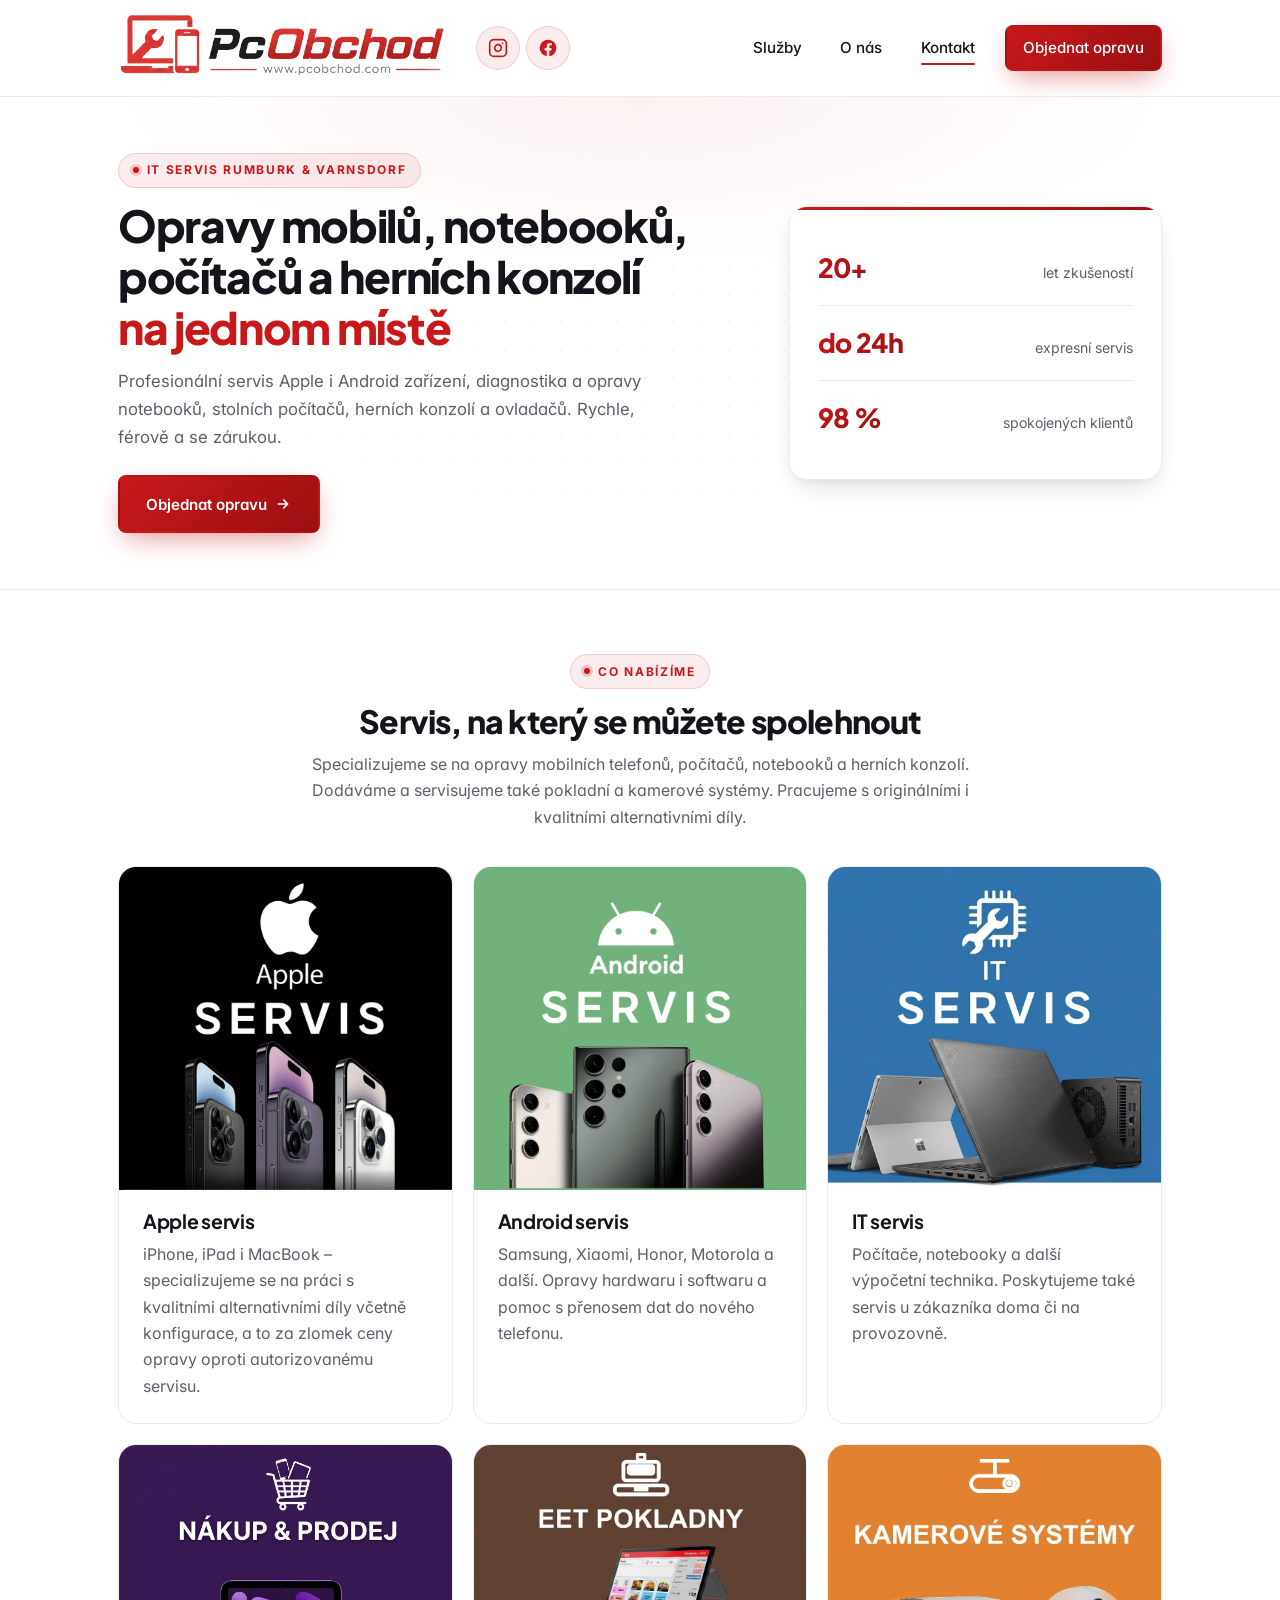
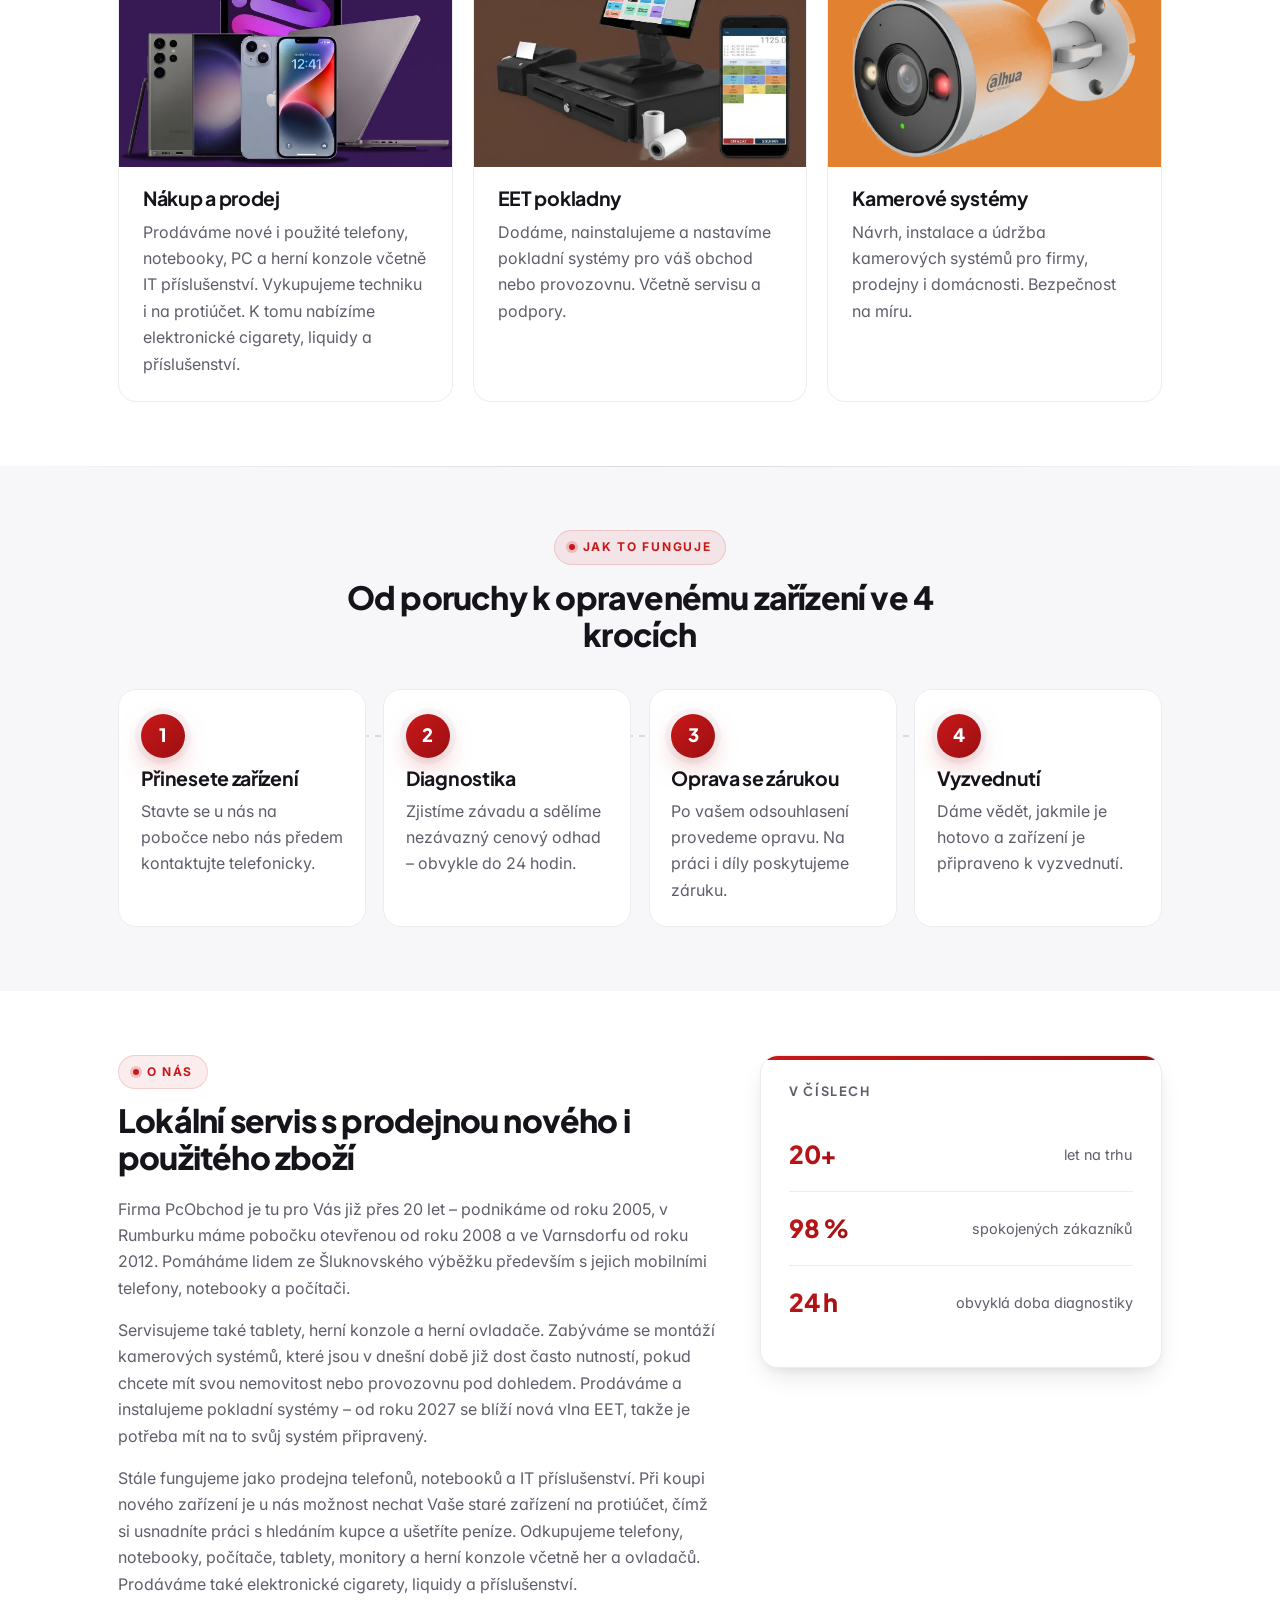
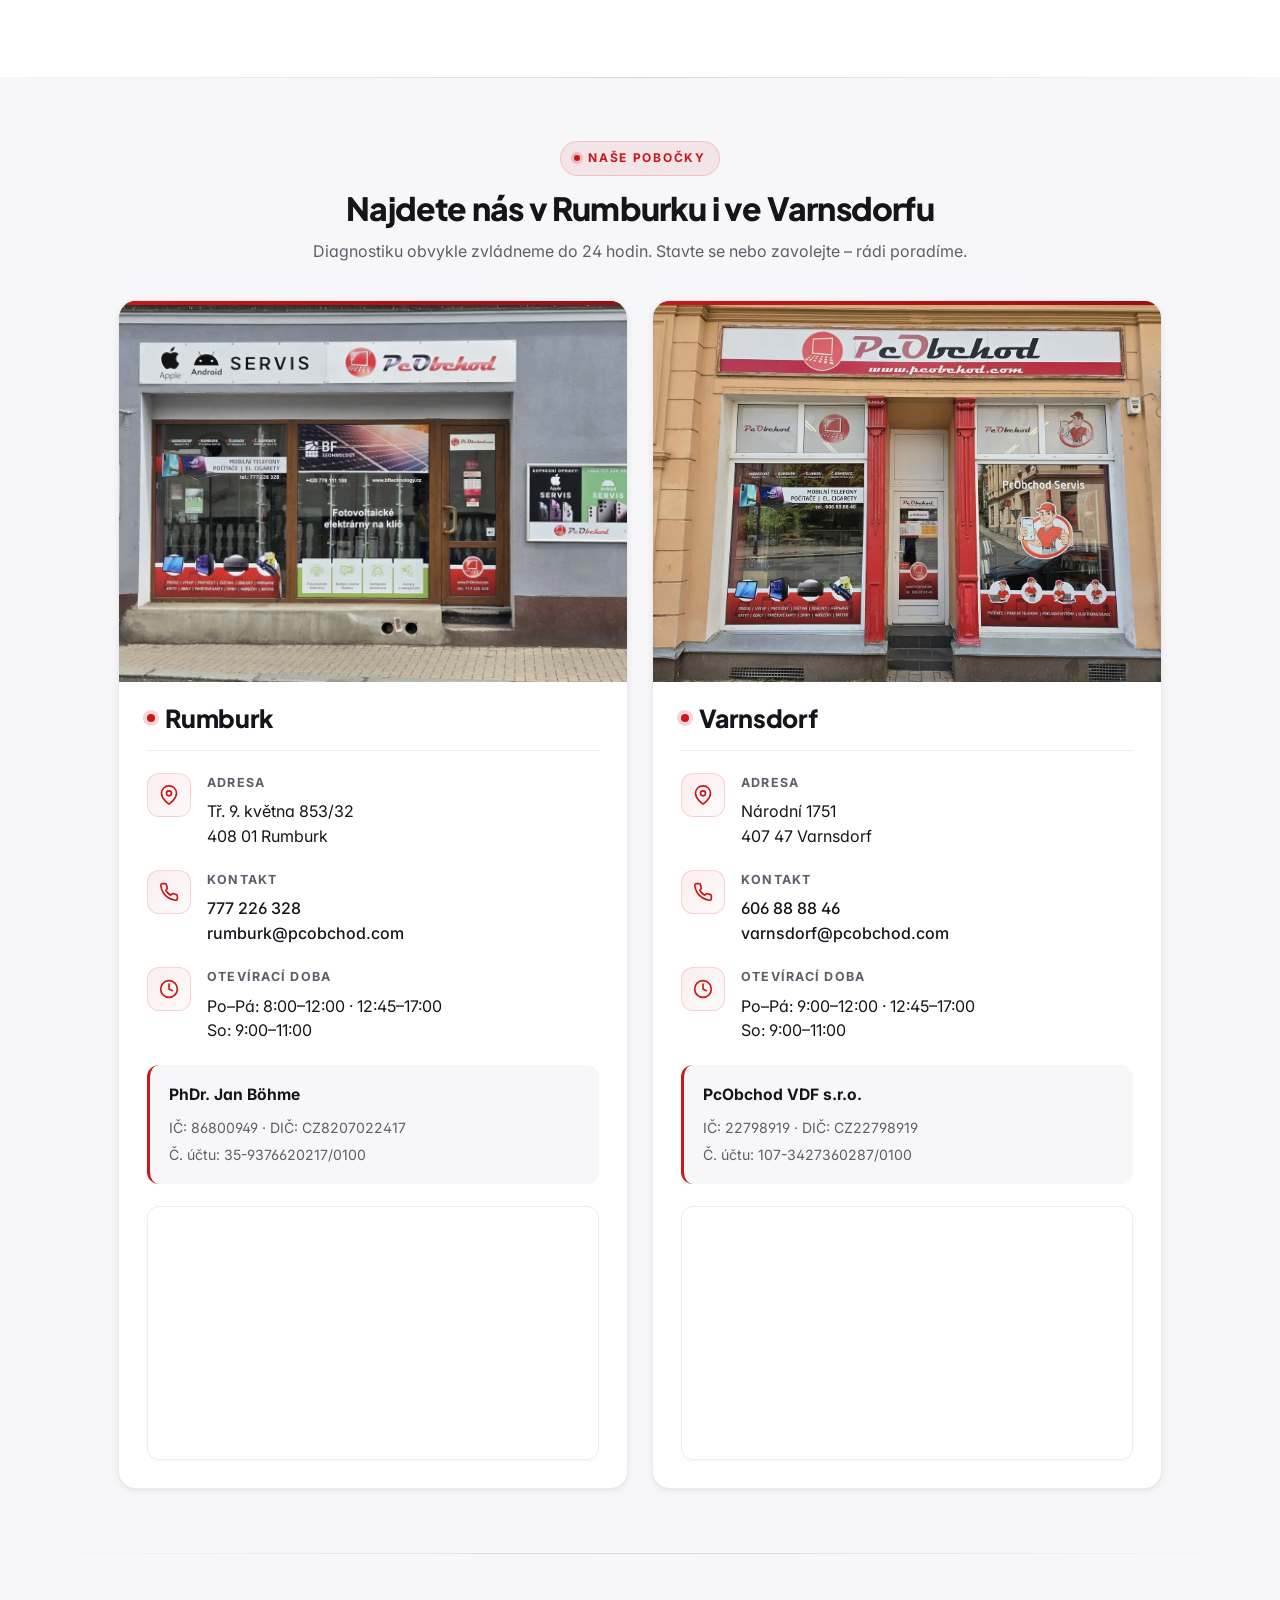
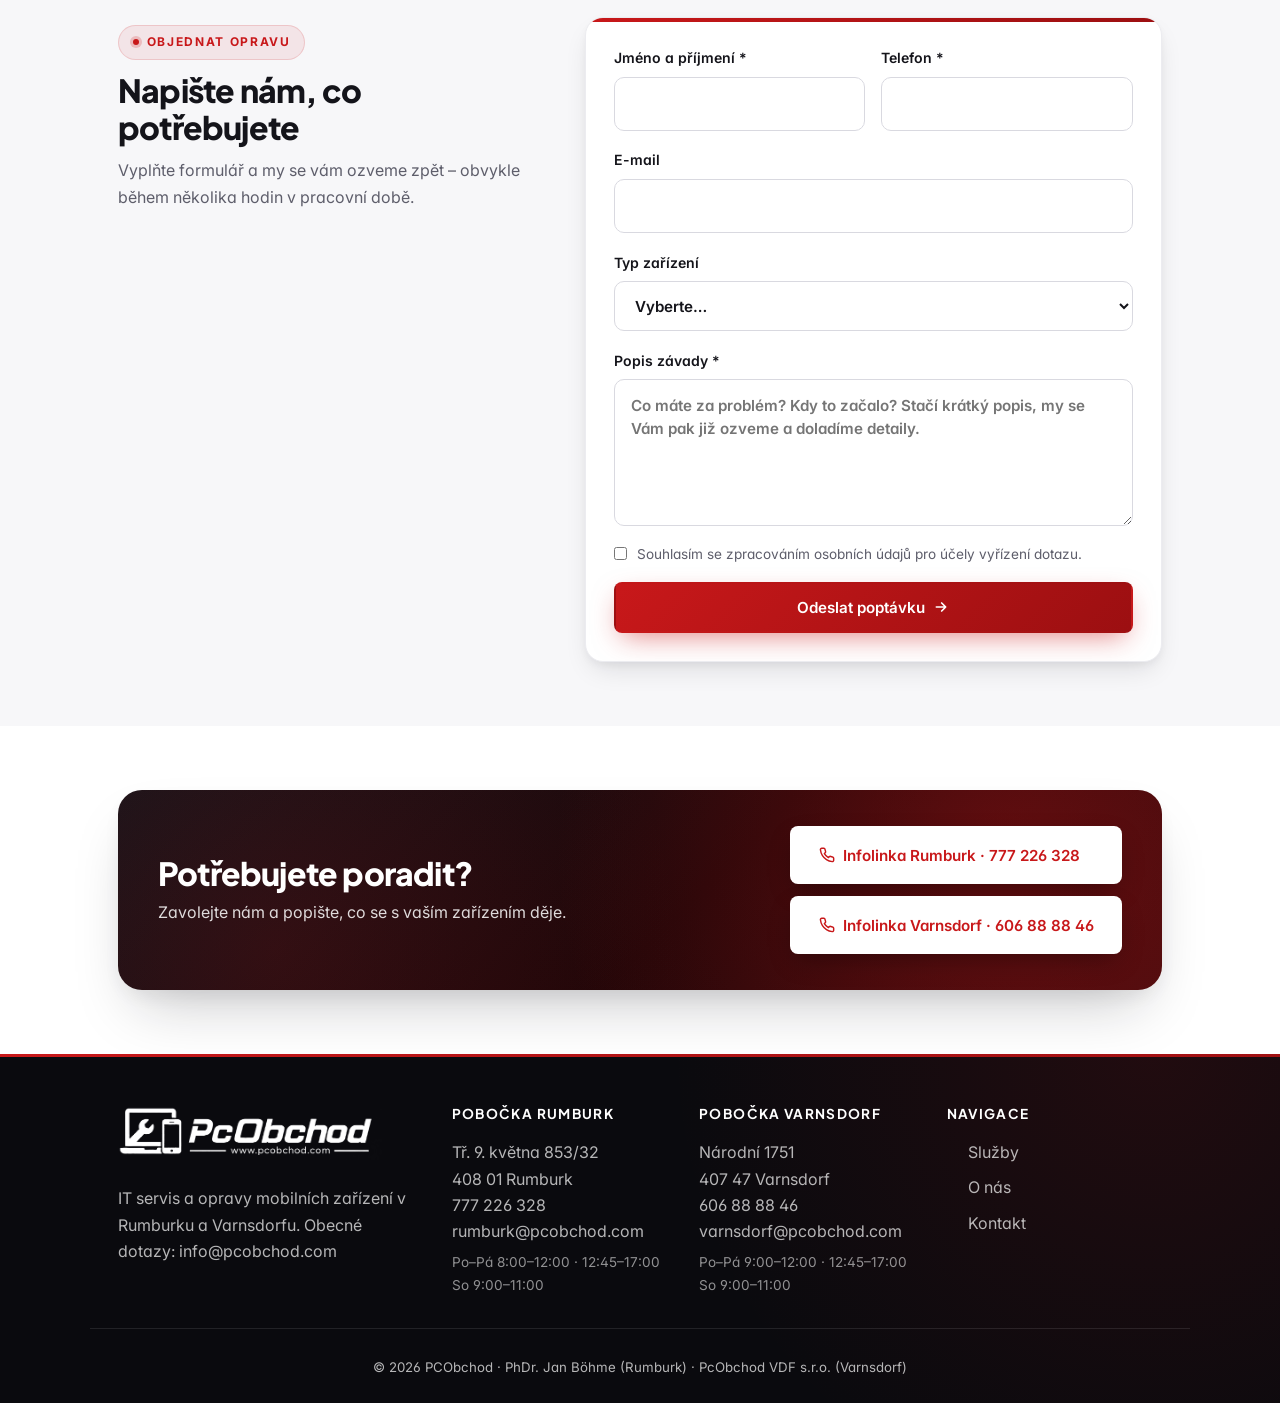
==== index.html @ e296c0eb "Update index.html" ====
<!DOCTYPE html>
<html lang="cs">
<head>
    <meta charset="UTF-8">
    <meta name="viewport" content="width=device-width, initial-scale=1.0">
    <meta name="description" content="PCObchod Rumburk – IT servis, opravy mobilů, telefonů, počítačů a notebooků. Apple a Android servis. Tř. 9. května 853/32, Rumburk.">
    <meta name="theme-color" content="#c8181a">
    <title>PCObchod Rumburk – IT servis, opravy mobilů a počítačů</title>
    <link rel="icon" type="image/png" sizes="32x32" href="img/favicon-32.png">
    <link rel="icon" type="image/png" sizes="192x192" href="img/favicon-192.png">
    <link rel="icon" type="image/png" sizes="512x512" href="img/favicon-512.png">
    <link rel="apple-touch-icon" sizes="180x180" href="img/apple-touch-icon.png">
    <link rel="shortcut icon" href="img/favicon.png">
    <link rel="preconnect" href="https://fonts.googleapis.com">
    <link rel="preconnect" href="https://fonts.gstatic.com" crossorigin>
    <link rel="stylesheet" href="https://fonts.googleapis.com/css2?family=Inter:wght@400;500;600;700&family=Plus+Jakarta+Sans:wght@600;700;800&display=swap">
    <link rel="stylesheet" href="css/style.css">
</head>
<body>
    <header class="header">
        <div class="container header-inner">
            <div class="header-left">
                <a href="#top" class="logo">
                    <img src="img/logo_new.webp" alt="PCObchod – IT servis Rumburk" width="1200" height="253">
                </a>
                <div class="header-social">
                    <a href="https://www.instagram.com/pcobchod.servis/" target="_blank" rel="noopener" class="social-btn social-btn-light" aria-label="Instagram">
                        <svg viewBox="0 0 24 24" fill="none" stroke="currentColor" stroke-width="2" stroke-linecap="round" stroke-linejoin="round"><rect x="2" y="2" width="20" height="20" rx="5" ry="5"/><path d="M16 11.37A4 4 0 1 1 12.63 8 4 4 0 0 1 16 11.37z"/><line x1="17.5" y1="6.5" x2="17.51" y2="6.5"/></svg>
                    </a>
                    <a href="https://www.facebook.com/PCOBCHOD?locale=cs_CZ" target="_blank" rel="noopener" class="social-btn social-btn-light" aria-label="Facebook">
                        <svg viewBox="0 0 24 24" fill="currentColor"><path d="M22 12a10 10 0 1 0-11.56 9.88v-6.99H7.9V12h2.54V9.8c0-2.51 1.49-3.89 3.78-3.89 1.09 0 2.24.2 2.24.2v2.46h-1.26c-1.24 0-1.63.77-1.63 1.56V12h2.78l-.44 2.89h-2.34v6.99A10 10 0 0 0 22 12z"/></svg>
                    </a>
                </div>
            </div>
            <button class="nav-toggle" aria-label="Otevřít menu" aria-expanded="false">
                <span></span><span></span><span></span>
            </button>
            <nav class="nav">
                <a href="#sluzby">Služby</a>
                <a href="#o-nas">O nás</a>
                <a href="#kontakt">Kontakt</a>
                <a href="#objednat" class="btn btn-primary btn-sm">Objednat opravu</a>
            </nav>
        </div>
    </header>

    <span id="top"></span>

    <section class="hero">
        <div class="container hero-inner">
            <div class="hero-text" data-reveal>
                <span class="eyebrow">IT servis Rumburk &amp; Varnsdorf</span>
                <h1>Opravy mobilů, notebooků, počítačů a herních konzolí <span class="accent">na jednom místě</span></h1>
                <p class="lead">Profesionální servis Apple i Android zařízení, diagnostika a opravy notebooků, stolních počítačů, herních konzolí a ovladačů. Rychle, férově a se zárukou.</p>
                <div class="hero-cta">
                    <a href="#objednat" class="btn btn-primary">
                        Objednat opravu
                        <svg viewBox="0 0 24 24" fill="none" stroke="currentColor" stroke-width="2.5" stroke-linecap="round" stroke-linejoin="round"><path d="M5 12h14M13 6l6 6-6 6"/></svg>
                    </a>
                </div>
            </div>
            <aside class="hero-aside" data-reveal style="--reveal-delay: 120ms">
                <ul class="hero-meta">
                    <li><strong>20+</strong> <span>let zkušeností</span></li>
                    <li><strong>do 24h</strong> <span>expresní servis</span></li>
                    <li><strong>98 %</strong> <span>spokojených klientů</span></li>
                </ul>
            </aside>
        </div>
    </section>

    <section class="section" id="sluzby">
        <div class="container">
            <div class="section-head" data-reveal>
                <span class="eyebrow">Co nabízíme</span>
                <h2>Servis, na který se můžete spolehnout</h2>
                <p>Specializujeme se na opravy mobilních telefonů, počítačů, notebooků a herních konzolí. Dodáváme a servisujeme také pokladní a kamerové systémy. Pracujeme s originálními i kvalitními alternativními díly.</p>
            </div>

            <div class="grid grid-services">
                <article class="service-card service-card-image" data-reveal>
                    <div class="service-image">
                        <img src="img/service-apple.webp" alt="Apple servis – iPhone, iPad, MacBook" width="900" height="872" loading="lazy">
                    </div>
                    <div class="service-body">
                        <h3>Apple servis</h3>
                        <p>iPhone, iPad i MacBook – specializujeme se na práci s kvalitními alternativními díly včetně konfigurace, a to za zlomek ceny opravy oproti autorizovanému servisu.</p>
                    </div>
                </article>

                <article class="service-card service-card-image" data-reveal style="--reveal-delay: 100ms">
                    <div class="service-image">
                        <img src="img/service-android.webp" alt="Android servis – Samsung, Xiaomi, Huawei" width="900" height="872" loading="lazy">
                    </div>
                    <div class="service-body">
                        <h3>Android servis</h3>
                        <p>Samsung, Xiaomi, Honor, Motorola a další. Opravy hardwaru i softwaru a pomoc s přenosem dat do nového telefonu.</p>
                    </div>
                </article>

                <article class="service-card service-card-image" data-reveal style="--reveal-delay: 200ms">
                    <div class="service-image">
                        <img src="img/servis_new.webp" alt="IT servis – počítače a notebooky" width="1024" height="992" loading="lazy">
                    </div>
                    <div class="service-body">
                        <h3>IT servis</h3>
                        <p>Počítače, notebooky a další výpočetní technika. Poskytujeme také servis u zákazníka doma či na provozovně.</p>
                    </div>
                </article>

                <article class="service-card service-card-image" data-reveal style="--reveal-delay: 300ms">
                    <div class="service-image">
                        <img src="img/nakup_prodej.webp" alt="Nákup a prodej – telefony, tablety, notebooky" width="1200" height="1161" loading="lazy">
                    </div>
                    <div class="service-body">
                        <h3>Nákup a prodej</h3>
                        <p>Prodáváme nové i použité telefony, notebooky, PC a herní konzole včetně IT příslušenství. Vykupujeme techniku i na protiúčet. K tomu nabízíme elektronické cigarety, liquidy a příslušenství.</p>
                    </div>
                </article>

                <article class="service-card service-card-image" data-reveal style="--reveal-delay: 400ms">
                    <div class="service-image">
                        <img src="img/service-eet.webp" alt="EET pokladny" width="1200" height="899" loading="lazy">
                    </div>
                    <div class="service-body">
                        <h3>EET pokladny</h3>
                        <p>Dodáme, nainstalujeme a nastavíme pokladní systémy pro váš obchod nebo provozovnu. Včetně servisu a podpory.</p>
                    </div>
                </article>

                <article class="service-card service-card-image" data-reveal style="--reveal-delay: 500ms">
                    <div class="service-image">
                        <img src="img/service-kamery.webp" alt="Kamerové systémy" width="900" height="900" loading="lazy">
                    </div>
                    <div class="service-body">
                        <h3>Kamerové systémy</h3>
                        <p>Návrh, instalace a údržba kamerových systémů pro firmy, prodejny i domácnosti. Bezpečnost na míru.</p>
                    </div>
                </article>
            </div>
        </div>
    </section>

    <section class="section section-alt">
        <div class="container">
            <div class="section-head" data-reveal>
                <span class="eyebrow">Jak to funguje</span>
                <h2>Od poruchy k opravenému zařízení ve 4 krocích</h2>
            </div>

            <ol class="steps">
                <li data-reveal>
                    <span class="step-num">1</span>
                    <h3>Přinesete zařízení</h3>
                    <p>Stavte se u nás na pobočce nebo nás předem kontaktujte telefonicky.</p>
                </li>
                <li data-reveal style="--reveal-delay: 100ms">
                    <span class="step-num">2</span>
                    <h3>Diagnostika</h3>
                    <p>Zjistíme závadu a sdělíme nezávazný cenový odhad – obvykle do 24 hodin.</p>
                </li>
                <li data-reveal style="--reveal-delay: 200ms">
                    <span class="step-num">3</span>
                    <h3>Oprava se zárukou</h3>
                    <p>Po vašem odsouhlasení provedeme opravu. Na práci i díly poskytujeme záruku.</p>
                </li>
                <li data-reveal style="--reveal-delay: 300ms">
                    <span class="step-num">4</span>
                    <h3>Vyzvednutí</h3>
                    <p>Dáme vědět, jakmile je hotovo a zařízení je připraveno k vyzvednutí.</p>
                </li>
            </ol>
        </div>
    </section>

    <section class="section" id="o-nas">
        <div class="container">
            <div class="split">
                <div class="split-text" data-reveal>
                    <span class="eyebrow">O nás</span>
                    <h2>Lokální servis s prodejnou nového i použitého zboží</h2>
                    <p>Firma PcObchod je tu pro Vás již přes 20 let – podnikáme od roku 2005, v Rumburku máme pobočku otevřenou od roku 2008 a ve Varnsdorfu od roku 2012. Pomáháme lidem ze Šluknovského výběžku především s jejich mobilními telefony, notebooky a počítači.</p>
                    <p>Servisujeme také tablety, herní konzole a herní ovladače. Zabýváme se montáží kamerových systémů, které jsou v dnešní době již dost často nutností, pokud chcete mít svou nemovitost nebo provozovnu pod dohledem. Prodáváme a instalujeme pokladní systémy – od roku 2027 se blíží nová vlna EET, takže je potřeba mít na to svůj systém připravený.</p>
                    <p>Stále fungujeme jako prodejna telefonů, notebooků a IT příslušenství. Při koupi nového zařízení je u nás možnost nechat Vaše staré zařízení na protiúčet, čímž si usnadníte práci s hledáním kupce a ušetříte peníze. Odkupujeme telefony, notebooky, počítače, tablety, monitory a herní konzole včetně her a ovladačů. Prodáváme také elektronické cigarety, liquidy a příslušenství.</p>
                </div>
                <div class="split-card" data-reveal style="--reveal-delay: 150ms">
                    <h4>V číslech</h4>
                    <ul class="stats-list">
                        <li><strong>20+</strong> <span>let na trhu</span></li>
                        <li><strong>98 %</strong> <span>spokojených zákazníků</span></li>
                        <li><strong>24 h</strong> <span>obvyklá doba diagnostiky</span></li>
                    </ul>
                </div>
            </div>
        </div>
    </section>

    <section class="section section-alt" id="kontakt">
        <div class="container">
            <div class="section-head" data-reveal>
                <span class="eyebrow">Naše pobočky</span>
                <h2>Najdete nás v Rumburku i ve Varnsdorfu</h2>
                <p>Diagnostiku obvykle zvládneme do 24 hodin. Stavte se nebo zavolejte – rádi poradíme.</p>
            </div>

            <div class="branches">
                <article class="branch-card" data-reveal>
                    <div class="branch-photo">
                        <img src="img/rbk_prodejna.webp" alt="Pobočka PCObchod Rumburk – Tř. 9. května 853/32" width="1400" height="788" loading="lazy">
                    </div>
                    <header class="branch-head">
                        <h3>Rumburk</h3>
                    </header>

                    <div class="branch-row">
                        <div class="branch-icon" aria-hidden="true">
                            <svg viewBox="0 0 24 24"><path d="M21 10c0 7-9 13-9 13s-9-6-9-13a9 9 0 0 1 18 0z"/><circle cx="12" cy="10" r="3"/></svg>
                        </div>
                        <div>
                            <strong>Adresa</strong>
                            <p>Tř. 9. května 853/32<br>408 01 Rumburk</p>
                        </div>
                    </div>

                    <div class="branch-row">
                        <div class="branch-icon" aria-hidden="true">
                            <svg viewBox="0 0 24 24"><path d="M22 16.92v3a2 2 0 0 1-2.18 2 19.79 19.79 0 0 1-8.63-3.07 19.5 19.5 0 0 1-6-6 19.79 19.79 0 0 1-3.07-8.67A2 2 0 0 1 4.11 2h3a2 2 0 0 1 2 1.72 12.84 12.84 0 0 0 .7 2.81 2 2 0 0 1-.45 2.11L8.09 9.91a16 16 0 0 0 6 6l1.27-1.27a2 2 0 0 1 2.11-.45 12.84 12.84 0 0 0 2.81.7A2 2 0 0 1 22 16.92z"/></svg>
                        </div>
                        <div>
                            <strong>Kontakt</strong>
                            <p><a href="tel:+420777226328">777 226 328</a><br>
                            <a href="mailto:rumburk@pcobchod.com">rumburk@pcobchod.com</a></p>
                        </div>
                    </div>

                    <div class="branch-row">
                        <div class="branch-icon" aria-hidden="true">
                            <svg viewBox="0 0 24 24"><circle cx="12" cy="12" r="10"/><polyline points="12 6 12 12 16 14"/></svg>
                        </div>
                        <div>
                            <strong>Otevírací doba</strong>
                            <p>Po–Pá: 8:00–12:00 · 12:45–17:00<br>So: 9:00–11:00</p>
                        </div>
                    </div>

                    <div class="branch-business">
                        <strong>PhDr. Jan Böhme</strong>
                        <span>IČ: 86800949 · DIČ: CZ8207022417</span>
                        <span>Č. účtu: 35-9376620217/0100</span>
                    </div>

                    <div class="branch-map">
                        <iframe
                            src="https://www.openstreetmap.org/export/embed.html?bbox=14.5450%2C50.9480%2C14.5650%2C50.9580&amp;layer=mapnik&amp;marker=50.9530%2C14.5550"
                            title="Mapa – Rumburk Tř. 9. května 853/32"
                            loading="lazy"></iframe>
                    </div>
                </article>

                <article class="branch-card" data-reveal style="--reveal-delay: 150ms">
                    <div class="branch-photo">
                        <img src="img/vdf_prodejna.webp" alt="Pobočka PCObchod Varnsdorf – Národní 1751" width="1400" height="1050" loading="lazy">
                    </div>
                    <header class="branch-head">
                        <h3>Varnsdorf</h3>
                    </header>

                    <div class="branch-row">
                        <div class="branch-icon" aria-hidden="true">
                            <svg viewBox="0 0 24 24"><path d="M21 10c0 7-9 13-9 13s-9-6-9-13a9 9 0 0 1 18 0z"/><circle cx="12" cy="10" r="3"/></svg>
                        </div>
                        <div>
                            <strong>Adresa</strong>
                            <p>Národní 1751<br>407 47 Varnsdorf</p>
                        </div>
                    </div>

                    <div class="branch-row">
                        <div class="branch-icon" aria-hidden="true">
                            <svg viewBox="0 0 24 24"><path d="M22 16.92v3a2 2 0 0 1-2.18 2 19.79 19.79 0 0 1-8.63-3.07 19.5 19.5 0 0 1-6-6 19.79 19.79 0 0 1-3.07-8.67A2 2 0 0 1 4.11 2h3a2 2 0 0 1 2 1.72 12.84 12.84 0 0 0 .7 2.81 2 2 0 0 1-.45 2.11L8.09 9.91a16 16 0 0 0 6 6l1.27-1.27a2 2 0 0 1 2.11-.45 12.84 12.84 0 0 0 2.81.7A2 2 0 0 1 22 16.92z"/></svg>
                        </div>
                        <div>
                            <strong>Kontakt</strong>
                            <p><a href="tel:+420606888846">606 88 88 46</a><br>
                            <a href="mailto:varnsdorf@pcobchod.com">varnsdorf@pcobchod.com</a></p>
                        </div>
                    </div>

                    <div class="branch-row">
                        <div class="branch-icon" aria-hidden="true">
                            <svg viewBox="0 0 24 24"><circle cx="12" cy="12" r="10"/><polyline points="12 6 12 12 16 14"/></svg>
                        </div>
                        <div>
                            <strong>Otevírací doba</strong>
                            <p>Po–Pá: 9:00–12:00 · 12:45–17:00<br>So: 9:00–11:00</p>
                        </div>
                    </div>

                    <div class="branch-business">
                        <strong>PcObchod VDF s.r.o.</strong>
                        <span>IČ: 22798919 · DIČ: CZ22798919</span>
                        <span>Č. účtu: 107-3427360287/0100</span>
                    </div>

                    <div class="branch-map">
                        <iframe
                            src="https://www.openstreetmap.org/export/embed.html?bbox=14.6080%2C50.9050%2C14.6280%2C50.9150&amp;layer=mapnik&amp;marker=50.9097%2C14.6172"
                            title="Mapa – Varnsdorf Národní 1751"
                            loading="lazy"></iframe>
                    </div>
                </article>
            </div>
        </div>
    </section>

    <section class="section section-alt" id="objednat">
        <div class="container">
            <div class="form-wrap">
                <div class="form-text" data-reveal>
                    <span class="eyebrow">Objednat opravu</span>
                    <h2>Napište nám, co potřebujete</h2>
                    <p>Vyplňte formulář a my se vám ozveme zpět – obvykle během několika hodin v pracovní době.</p>
                </div>

                <form class="form" action="https://api.web3forms.com/submit" method="POST" data-reveal style="--reveal-delay: 150ms">
                    <input type="hidden" name="access_key" value="a232e8a3-eaba-466a-b5f4-cc34fd7a3a84">
                    <input type="hidden" name="subject" value="Nová poptávka z webu PCObchod">
                    <input type="hidden" name="from_name" value="PCObchod – web formulář">
                    <input type="checkbox" name="botcheck" style="display:none" tabindex="-1" autocomplete="off">

                    <div class="form-row">
                        <label>
                            <span>Jméno a příjmení *</span>
                            <input type="text" name="name" required autocomplete="name">
                        </label>
                        <label>
                            <span>Telefon *</span>
                            <input type="tel" name="phone" required autocomplete="tel">
                        </label>
                    </div>
                    <label>
                        <span>E-mail</span>
                        <input type="email" name="email" autocomplete="email">
                    </label>
                    <label>
                        <span>Typ zařízení</span>
                        <select name="device">
                            <option value="">Vyberte…</option>
                            <option>Apple telefon</option>
                            <option>Android telefon</option>
                            <option>Apple tablet</option>
                            <option>Android tablet</option>
                            <option>Notebook</option>
                            <option>Stolní počítač</option>
                            <option>Herní konzole</option>
                            <option>Jiné</option>
                        </select>
                    </label>
                    <label>
                        <span>Popis závady *</span>
                        <textarea name="message" rows="5" required placeholder="Co máte za problém? Kdy to začalo? Stačí krátký popis, my se Vám pak již ozveme a doladíme detaily."></textarea>
                    </label>
                    <label class="check">
                        <input type="checkbox" required>
                        <span>Souhlasím se zpracováním osobních údajů pro účely vyřízení dotazu.</span>
                    </label>
                    <button type="submit" class="btn btn-primary">
                        Odeslat poptávku
                        <svg viewBox="0 0 24 24" fill="none" stroke="currentColor" stroke-width="2.5" stroke-linecap="round" stroke-linejoin="round"><path d="M5 12h14M13 6l6 6-6 6"/></svg>
                    </button>
                </form>
            </div>
        </div>
    </section>

    <section class="section">
        <div class="container">
            <div class="cta-box" data-reveal>
                <div>
                    <h2>Potřebujete poradit?</h2>
                    <p>Zavolejte nám a popište, co se s vaším zařízením děje.</p>
                </div>
                <div class="cta-actions">
                    <a href="tel:+420777226328" class="btn btn-primary">
                        <svg viewBox="0 0 24 24" fill="none" stroke="currentColor" stroke-width="2.2" stroke-linecap="round" stroke-linejoin="round"><path d="M22 16.92v3a2 2 0 0 1-2.18 2 19.79 19.79 0 0 1-8.63-3.07 19.5 19.5 0 0 1-6-6 19.79 19.79 0 0 1-3.07-8.67A2 2 0 0 1 4.11 2h3a2 2 0 0 1 2 1.72 12.84 12.84 0 0 0 .7 2.81 2 2 0 0 1-.45 2.11L8.09 9.91a16 16 0 0 0 6 6l1.27-1.27a2 2 0 0 1 2.11-.45 12.84 12.84 0 0 0 2.81.7A2 2 0 0 1 22 16.92z"/></svg>
                        Infolinka Rumburk · 777 226 328
                    </a>
                    <a href="tel:+420606888846" class="btn btn-primary">
                        <svg viewBox="0 0 24 24" fill="none" stroke="currentColor" stroke-width="2.2" stroke-linecap="round" stroke-linejoin="round"><path d="M22 16.92v3a2 2 0 0 1-2.18 2 19.79 19.79 0 0 1-8.63-3.07 19.5 19.5 0 0 1-6-6 19.79 19.79 0 0 1-3.07-8.67A2 2 0 0 1 4.11 2h3a2 2 0 0 1 2 1.72 12.84 12.84 0 0 0 .7 2.81 2 2 0 0 1-.45 2.11L8.09 9.91a16 16 0 0 0 6 6l1.27-1.27a2 2 0 0 1 2.11-.45 12.84 12.84 0 0 0 2.81.7A2 2 0 0 1 22 16.92z"/></svg>
                        Infolinka Varnsdorf · 606 88 88 46
                    </a>
                </div>
            </div>
        </div>
    </section>

    <footer class="footer">
        <div class="container footer-inner">
            <div>
                <a href="#top" class="logo logo-light">
                    <img src="img/logo_new.webp" alt="PCObchod" width="1200" height="253" loading="lazy">
                </a>
                <p>IT servis a opravy mobilních zařízení v Rumburku a Varnsdorfu. Obecné dotazy: <a href="mailto:info@pcobchod.com">info@pcobchod.com</a></p>
            </div>
            <div>
                <h4>Pobočka Rumburk</h4>
                <p>Tř. 9. května 853/32<br>408 01 Rumburk</p>
                <p><a href="tel:+420777226328">777 226 328</a><br><a href="mailto:rumburk@pcobchod.com">rumburk@pcobchod.com</a></p>
                <p class="footer-small">Po–Pá 8:00–12:00 · 12:45–17:00<br>So 9:00–11:00</p>
            </div>
            <div>
                <h4>Pobočka Varnsdorf</h4>
                <p>Národní 1751<br>407 47 Varnsdorf</p>
                <p><a href="tel:+420606888846">606 88 88 46</a><br><a href="mailto:varnsdorf@pcobchod.com">varnsdorf@pcobchod.com</a></p>
                <p class="footer-small">Po–Pá 9:00–12:00 · 12:45–17:00<br>So 9:00–11:00</p>
            </div>
            <div>
                <h4>Navigace</h4>
                <ul class="footer-links">
                    <li><a href="#sluzby">Služby</a></li>
                    <li><a href="#o-nas">O nás</a></li>
                    <li><a href="#kontakt">Kontakt</a></li>
                </ul>
            </div>
        </div>
        <div class="container footer-bottom">
            <p>© 2026 PCObchod · PhDr. Jan Böhme (Rumburk) · PcObchod VDF s.r.o. (Varnsdorf)</p>
        </div>
    </footer>

    <script src="js/main.js"></script>
</body>
</html>
---- css/style.css ----
/* ---------- Tokens ---------- */
:root {
    --primary: #c8181a;
    --primary-dark: #9c0f11;
    --primary-light: #e63a3c;
    --primary-glow: rgba(200, 24, 26, 0.45);
    --accent: #c8181a;

    --bg: #ffffff;
    --bg-alt: #f7f7f9;
    --bg-soft: #fafafb;
    --bg-dark: #14141a;
    --bg-darker: #0a0a0e;

    --text: #14141a;
    --text-muted: #5e5e6b;
    --text-faint: #8e8e99;

    --border: #ececf0;
    --border-strong: #d9d9e0;

    --shadow-xs: 0 1px 2px rgba(20, 20, 26, 0.05);
    --shadow-sm: 0 2px 8px rgba(20, 20, 26, 0.06), 0 1px 2px rgba(20, 20, 26, 0.04);
    --shadow-md: 0 12px 28px -8px rgba(20, 20, 26, 0.14), 0 4px 10px -2px rgba(20, 20, 26, 0.06);
    --shadow-lg: 0 30px 60px -20px rgba(20, 20, 26, 0.25), 0 8px 24px -4px rgba(20, 20, 26, 0.08);
    --shadow-red: 0 10px 28px -8px rgba(200, 24, 26, 0.55);
    --shadow-red-sm: 0 4px 14px -2px rgba(200, 24, 26, 0.35);

    --radius-sm: 8px;
    --radius: 12px;
    --radius-lg: 18px;
    --radius-xl: 24px;

    --container: 1100px;
    --transition: 0.25s cubic-bezier(0.4, 0, 0.2, 1);
    --transition-slow: 0.45s cubic-bezier(0.4, 0, 0.2, 1);

    --grad-primary: linear-gradient(135deg, #c8181a 0%, #9c0f11 100%);
    --grad-primary-soft: linear-gradient(135deg, rgba(200, 24, 26, 0.08), rgba(200, 24, 26, 0.02));
    --grad-dark: linear-gradient(135deg, #14141a 0%, #1f0608 55%, #3a0a0c 100%);
}

* { box-sizing: border-box; margin: 0; padding: 0; }

html { scroll-behavior: smooth; scroll-padding-top: 112px; }

body {
    font-family: "Inter", -apple-system, BlinkMacSystemFont, "Segoe UI", Roboto, sans-serif;
    color: var(--text);
    background: var(--bg);
    line-height: 1.65;
    -webkit-font-smoothing: antialiased;
    -moz-osx-font-smoothing: grayscale;
    text-rendering: optimizeLegibility;
    font-feature-settings: "cv02", "cv03", "cv04", "cv11";
}

img, iframe, svg { max-width: 100%; display: block; }

a { color: var(--primary); text-decoration: none; transition: color var(--transition); }
a:hover { color: var(--primary-dark); }

ul { list-style: none; }

::selection { background: var(--primary); color: #fff; }

h1, h2, h3, h4 {
    font-family: "Plus Jakarta Sans", "Inter", -apple-system, sans-serif;
    line-height: 1.15;
    color: var(--text);
    font-weight: 800;
    letter-spacing: -0.025em;
}
h1 { font-size: clamp(1.9rem, 4vw, 2.75rem); font-weight: 800; letter-spacing: -0.03em; }
h2 { font-size: clamp(1.5rem, 2.6vw, 2rem); margin-bottom: 0.7rem; letter-spacing: -0.025em; }
h3 { font-size: 1.22rem; margin-bottom: 0.5rem; font-weight: 700; letter-spacing: -0.015em; }
h4 { font-size: 1rem; margin-bottom: 0.75rem; font-weight: 700; }

p { color: var(--text-muted); }

.container {
    max-width: var(--container);
    margin: 0 auto;
    padding: 0 28px;
}

.eyebrow {
    display: inline-flex;
    align-items: center;
    gap: 0.5rem;
    font-size: 0.75rem;
    font-weight: 700;
    text-transform: uppercase;
    letter-spacing: 0.14em;
    color: var(--primary);
    margin-bottom: 0.8rem;
    padding: 0.4rem 0.85rem;
    background: rgba(200, 24, 26, 0.08);
    border-radius: 999px;
    border: 1px solid rgba(200, 24, 26, 0.15);
}
.eyebrow::before {
    content: "";
    width: 6px;
    height: 6px;
    border-radius: 50%;
    background: var(--primary);
    box-shadow: 0 0 0 3px rgba(200, 24, 26, 0.2);
}

.lead {
    font-size: 1.15rem;
    color: var(--text-muted);
    max-width: 60ch;
    line-height: 1.65;
}

.accent {
    color: var(--primary);
    position: relative;
    display: inline-block;
}

/* ---------- Buttons ---------- */
.btn {
    display: inline-flex;
    align-items: center;
    justify-content: center;
    gap: 0.5rem;
    padding: 0.9rem 1.65rem;
    font-weight: 600;
    font-family: inherit;
    border-radius: var(--radius-sm);
    border: 2px solid transparent;
    cursor: pointer;
    font-size: 0.95rem;
    transition: transform var(--transition), background var(--transition), box-shadow var(--transition), color var(--transition), border-color var(--transition);
    text-align: center;
    position: relative;
    overflow: hidden;
    isolation: isolate;
}
.btn-sm { padding: 0.6rem 1.1rem; font-size: 0.85rem; }
.btn-primary {
    background: var(--grad-primary);
    color: #fff;
    box-shadow: var(--shadow-red);
}
.btn-primary::after {
    content: "";
    position: absolute;
    inset: 0;
    background: linear-gradient(135deg, var(--primary-light), var(--primary));
    opacity: 0;
    transition: opacity var(--transition);
    z-index: -1;
}
.btn-primary:hover {
    color: #fff;
    transform: translateY(-2px);
    box-shadow: 0 16px 34px -8px rgba(200, 24, 26, 0.65);
}
.btn-primary:hover::after { opacity: 1; }
.btn-primary:active { transform: translateY(0); }

.btn-ghost {
    background: transparent;
    color: var(--text);
    border-color: var(--border-strong);
}
.btn-ghost:hover {
    border-color: var(--primary);
    color: var(--primary);
    transform: translateY(-2px);
    background: rgba(200, 24, 26, 0.04);
}

.btn svg { width: 16px; height: 16px; }

/* ---------- Header ---------- */
.header {
    position: sticky;
    top: 0;
    z-index: 50;
    background: rgba(255, 255, 255, 0.85);
    backdrop-filter: saturate(180%) blur(14px);
    -webkit-backdrop-filter: saturate(180%) blur(14px);
    border-bottom: 1px solid var(--border);
    transition: box-shadow var(--transition), border-color var(--transition);
}
.header.scrolled {
    box-shadow: var(--shadow-sm);
    border-bottom-color: transparent;
}
.header::after {
    content: "";
    position: absolute;
    left: 0;
    right: 0;
    bottom: -1px;
    height: 2px;
    background: var(--grad-primary);
    transform: scaleX(0);
    transform-origin: left;
    transition: transform var(--transition-slow);
}
.header.scrolled::after { transform: scaleX(1); }
.header-inner {
    display: flex;
    align-items: center;
    justify-content: space-between;
    height: 96px;
    position: relative;
}
.header-left {
    display: flex;
    align-items: center;
    gap: 1rem;
}
.header-social {
    display: inline-flex;
    gap: 0.4rem;
}
.social-btn-light {
    width: 38px;
    height: 38px;
    background: rgba(200, 24, 26, 0.08);
    border: 1.5px solid rgba(200, 24, 26, 0.15);
    color: var(--primary);
}
.social-btn-light:hover {
    background: var(--primary);
    color: #fff;
    border-color: var(--primary);
    transform: translateY(-2px);
}
.social-btn-light svg { width: 18px; height: 18px; }
.logo {
    display: inline-flex;
    align-items: center;
    gap: 0.5rem;
    transition: transform var(--transition);
}
.logo:hover { transform: scale(1.02); }
.logo img {
    height: 72px;
    width: auto;
    display: block;
}
.logo-light {
    display: inline-block;
    margin-bottom: 1rem;
    filter: brightness(0) invert(1);
}
.logo-light img { height: 56px; }

.nav {
    display: flex;
    align-items: center;
    gap: 0.4rem;
}
.nav a {
    color: var(--text);
    font-weight: 500;
    font-size: 0.95rem;
    padding: 0.55rem 1rem;
    border-radius: var(--radius-sm);
    transition: all var(--transition);
    position: relative;
}
.nav a:not(.btn)::after {
    content: "";
    position: absolute;
    bottom: 0.3rem;
    left: 1rem;
    right: 1rem;
    height: 2px;
    background: var(--primary);
    border-radius: 2px;
    transform: scaleX(0);
    transform-origin: center;
    transition: transform var(--transition);
}
.nav a:not(.btn):hover {
    color: var(--primary);
}
.nav a:not(.btn):hover::after,
.nav a:not(.btn).active::after {
    transform: scaleX(1);
}
.nav a.btn { color: #fff; margin-left: 0.5rem; }
.nav a.btn:not(.btn-primary) { color: var(--text); }

.nav-toggle {
    display: none;
    background: none;
    border: 0;
    cursor: pointer;
    width: 44px;
    height: 44px;
    flex-direction: column;
    justify-content: center;
    align-items: center;
    gap: 5px;
    border-radius: var(--radius-sm);
    transition: background var(--transition);
}
.nav-toggle:hover { background: var(--bg-alt); }
.nav-toggle span {
    display: block;
    width: 22px;
    height: 2px;
    background: var(--text);
    border-radius: 2px;
    transition: transform var(--transition), opacity var(--transition);
}

/* ---------- Hero ---------- */
.hero {
    padding: 3.5rem 0 3.5rem;
    background: #fff;
    color: var(--text);
    overflow: hidden;
    position: relative;
    border-bottom: 1px solid var(--border);
}
.hero::before {
    content: "";
    position: absolute;
    inset: 0;
    background:
        radial-gradient(ellipse 60% 50% at 50% 0%, rgba(200, 24, 26, 0.06), transparent 70%);
    pointer-events: none;
}
.hero::after {
    content: "";
    position: absolute;
    inset: 0;
    background-image:
        radial-gradient(circle at 1px 1px, rgba(20, 20, 26, 0.05) 1px, transparent 0);
    background-size: 28px 28px;
    pointer-events: none;
    mask-image: radial-gradient(ellipse at center, black 20%, transparent 65%);
    -webkit-mask-image: radial-gradient(ellipse at center, black 20%, transparent 65%);
}
.hero .container { position: relative; z-index: 1; }
.hero .accent {
    color: var(--primary);
}

.hero-inner {
    display: grid;
    grid-template-columns: 1.25fr 0.75fr;
    gap: 3rem;
    align-items: center;
}
.hero-text h1 { margin-bottom: 1rem; }
.hero-text .lead { margin-bottom: 1.5rem; font-size: 1.05rem; max-width: 52ch; }
.hero-cta {
    display: flex;
    gap: 0.75rem;
    flex-wrap: wrap;
}
.hero-aside {
    background: #fff;
    border: 1px solid var(--border);
    border-radius: var(--radius-lg);
    box-shadow: var(--shadow-md);
    padding: 1.5rem 1.75rem;
    position: relative;
    overflow: hidden;
}
.hero-aside::before {
    content: "";
    position: absolute;
    top: 0; left: 0; right: 0;
    height: 3px;
    background: var(--grad-primary);
}
.hero-meta {
    display: flex;
    flex-direction: column;
    gap: 0;
}
.hero-meta li {
    display: flex;
    align-items: baseline;
    justify-content: space-between;
    gap: 1rem;
    padding: 0.95rem 0;
    border-bottom: 1px solid var(--border);
}
.hero-meta li:last-child { border-bottom: 0; }
.hero-meta strong {
    font-size: 1.65rem;
    color: var(--text);
    font-weight: 800;
    font-family: "Plus Jakarta Sans", "Inter", sans-serif;
    letter-spacing: -0.02em;
    background: var(--grad-primary);
    -webkit-background-clip: text;
    background-clip: text;
    -webkit-text-fill-color: transparent;
}
.hero-meta span {
    font-size: 0.88rem;
    color: var(--text-muted);
    text-align: right;
}

/* ---------- Sections ---------- */
.section { padding: 4rem 0; position: relative; }
.section-alt {
    background: var(--bg-alt);
    position: relative;
}
.section-alt::before {
    content: "";
    position: absolute;
    top: 0; left: 0; right: 0;
    height: 1px;
    background: linear-gradient(90deg, transparent, var(--border-strong), transparent);
}

.section-head {
    text-align: center;
    max-width: 700px;
    margin: 0 auto 2.25rem;
}
.section-head .eyebrow { margin-bottom: 0.9rem; }
.section-head .lead, .section-head p {
    margin: 0.6rem auto 0;
}

/* ---------- Grids ---------- */
.grid {
    display: grid;
    gap: 1.25rem;
}
.grid-3 { grid-template-columns: repeat(3, 1fr); }
.grid-4 { grid-template-columns: repeat(4, 1fr); }
.grid-services { grid-template-columns: repeat(3, 1fr); }

.service-card,
.value-card {
    background: #fff;
    border: 1px solid var(--border);
    border-radius: var(--radius-lg);
    padding: 1.5rem;
    transition: transform var(--transition), box-shadow var(--transition), border-color var(--transition);
    position: relative;
    overflow: hidden;
}
.service-card::before,
.value-card::before {
    content: "";
    position: absolute;
    top: 0; left: 0;
    width: 100%;
    height: 3px;
    background: var(--grad-primary);
    transform: scaleX(0);
    transform-origin: left;
    transition: transform var(--transition-slow);
    z-index: 2;
}
.service-card:hover::before,
.value-card:hover::before { transform: scaleX(1); }

.service-card:hover,
.value-card:hover {
    transform: translateY(-6px);
    box-shadow: var(--shadow-lg);
    border-color: transparent;
}
.service-card-image {
    padding: 0;
    overflow: hidden;
    display: flex;
    flex-direction: column;
}
.service-card-image .service-image {
    aspect-ratio: 900/872;
    background: var(--bg-alt);
    overflow: hidden;
    position: relative;
}
.service-card-image .service-image::after {
    content: "";
    position: absolute;
    inset: 0;
    background: linear-gradient(180deg, transparent 60%, rgba(20, 20, 26, 0.08));
    pointer-events: none;
    opacity: 0;
    transition: opacity var(--transition);
}
.service-card-image:hover .service-image::after { opacity: 1; }
.service-card-image .service-image img {
    width: 100%;
    height: 100%;
    object-fit: cover;
    display: block;
    transition: transform 0.6s cubic-bezier(0.4, 0, 0.2, 1);
}
.service-card-image:hover .service-image img {
    transform: scale(1.06);
}
.service-card-image .service-body {
    padding: 1.25rem 1.5rem 1.5rem;
}
.service-card-image h3 {
    margin-bottom: 0.55rem;
}
.service-icon {
    width: 56px; height: 56px;
    display: grid; place-items: center;
    background: var(--grad-primary);
    color: #fff;
    border-radius: var(--radius);
    font-size: 1.6rem;
    margin-bottom: 1rem;
    box-shadow: var(--shadow-red-sm);
}
.service-card p,
.value-card p { margin-bottom: 0; }

/* ---------- Steps ---------- */
.steps {
    display: grid;
    grid-template-columns: repeat(4, 1fr);
    gap: 1.1rem;
    position: relative;
    counter-reset: step;
    list-style: none;
    padding-left: 0;
}
.steps::before {
    content: "";
    position: absolute;
    top: 46px;
    left: 12%;
    right: 12%;
    height: 2px;
    background: repeating-linear-gradient(90deg, var(--border-strong) 0 6px, transparent 6px 12px);
    z-index: 0;
}
.steps li {
    background: #fff;
    border: 1px solid var(--border);
    border-radius: var(--radius-lg);
    padding: 1.5rem 1.35rem 1.4rem;
    position: relative;
    transition: transform var(--transition), box-shadow var(--transition), border-color var(--transition);
    z-index: 1;
}
.steps li:hover {
    transform: translateY(-4px);
    box-shadow: var(--shadow-md);
    border-color: transparent;
}
.steps li h3 {
    margin-top: 0.6rem;
}
.step-num {
    display: inline-grid;
    place-items: center;
    width: 44px; height: 44px;
    background: var(--grad-primary);
    color: #fff;
    border-radius: 50%;
    font-weight: 800;
    font-family: "Plus Jakarta Sans", "Inter", sans-serif;
    font-size: 1.15rem;
    box-shadow: var(--shadow-red), 0 0 0 6px #fff;
    position: relative;
}
.section-alt .step-num { box-shadow: var(--shadow-red), 0 0 0 6px var(--bg-alt); }

/* ---------- Split (services detail) ---------- */
.split {
    display: grid;
    grid-template-columns: 1.2fr 0.8fr;
    gap: 2.5rem;
    align-items: start;
}
.split-text h2 { margin-bottom: 1.25rem; }
.split-text p { margin-bottom: 1rem; }

.split-card {
    background: #fff;
    border: 1px solid var(--border);
    border-radius: var(--radius-lg);
    padding: 1.75rem;
    box-shadow: var(--shadow-md);
    position: sticky;
    top: 92px;
    overflow: hidden;
}
.split-card::before {
    content: "";
    position: absolute;
    top: 0; left: 0; right: 0;
    height: 4px;
    background: var(--grad-primary);
}
.split-card h4 {
    font-size: 0.8rem;
    text-transform: uppercase;
    letter-spacing: 0.12em;
    color: var(--text-muted);
    margin-bottom: 1.25rem;
    font-weight: 700;
}

.stats-list li {
    display: flex;
    justify-content: space-between;
    align-items: center;
    padding: 1rem 0;
    border-bottom: 1px solid var(--border);
}
.stats-list li:last-child { border-bottom: 0; }
.stats-list strong {
    font-size: 1.55rem;
    color: var(--text);
    font-family: "Plus Jakarta Sans", sans-serif;
    font-weight: 800;
    letter-spacing: -0.02em;
    background: var(--grad-primary);
    -webkit-background-clip: text;
    background-clip: text;
    -webkit-text-fill-color: transparent;
}
.stats-list span { color: var(--text-muted); font-size: 0.9rem; }

/* ---------- CTA box ---------- */
.cta-box {
    background: var(--grad-dark);
    color: #fff;
    border-radius: var(--radius-xl);
    padding: 2.25rem 2.5rem;
    display: flex;
    align-items: center;
    justify-content: space-between;
    gap: 2rem;
    flex-wrap: wrap;
    box-shadow: var(--shadow-lg);
    position: relative;
    overflow: hidden;
}
.cta-box::before {
    content: "";
    position: absolute;
    inset: 0;
    background:
        radial-gradient(circle at 85% 30%, rgba(200, 24, 26, 0.35), transparent 50%),
        radial-gradient(circle at 15% 80%, rgba(200, 24, 26, 0.15), transparent 45%);
    pointer-events: none;
}
.cta-box > * { position: relative; z-index: 1; }
.cta-box h2 { color: #fff; margin-bottom: 0.5rem; }
.cta-box p { color: rgba(255, 255, 255, 0.85); margin-top: 0.25rem; max-width: 50ch; }
.cta-actions {
    display: flex;
    flex-direction: column;
    gap: 0.75rem;
    align-items: stretch;
    min-width: 260px;
}
.cta-actions .btn { justify-content: flex-start; }
.social-btn {
    width: 44px;
    height: 44px;
    display: inline-grid;
    place-items: center;
    border-radius: 50%;
    transition: background var(--transition), border-color var(--transition), transform var(--transition), color var(--transition);
}
.social-btn svg { width: 20px; height: 20px; }
.cta-box .btn-primary {
    background: #fff;
    color: var(--primary);
    box-shadow: 0 10px 28px -8px rgba(0, 0, 0, 0.4);
}
.cta-box .btn-primary::after { display: none; }
.cta-box .btn-primary:hover {
    background: #fff;
    color: var(--primary-dark);
    transform: translateY(-2px);
    box-shadow: 0 16px 34px -8px rgba(0, 0, 0, 0.5);
}
.cta-box .btn-ghost {
    color: #fff;
    border-color: rgba(255, 255, 255, 0.35);
    background: rgba(255, 255, 255, 0.05);
}
.cta-box .btn-ghost:hover {
    background: rgba(255, 255, 255, 0.12);
    color: #fff;
    border-color: #fff;
}

/* ---------- Branches ---------- */
.branches {
    display: grid;
    grid-template-columns: 1fr 1fr;
    gap: 1.5rem;
}
.branch-card {
    background: #fff;
    border: 1px solid var(--border);
    border-radius: var(--radius-lg);
    padding: 1.75rem;
    box-shadow: var(--shadow-sm);
    display: flex;
    flex-direction: column;
    gap: 1.35rem;
    position: relative;
    overflow: hidden;
    transition: transform var(--transition), box-shadow var(--transition);
}
.branch-card:hover {
    transform: translateY(-4px);
    box-shadow: var(--shadow-lg);
}
.branch-card::before {
    content: "";
    position: absolute;
    top: 0; left: 0; right: 0;
    height: 4px;
    background: var(--grad-primary);
    z-index: 2;
}
.branch-photo {
    margin: -1.75rem -1.75rem 0;
    aspect-ratio: 4 / 3;
    overflow: hidden;
    background: var(--bg-alt);
}
.branch-photo img {
    width: 100%;
    height: 100%;
    object-fit: cover;
    object-position: center top;
    display: block;
    transition: transform 0.6s ease;
}
.branch-card:hover .branch-photo img {
    transform: scale(1.04);
}
.branch-head {
    display: flex;
    align-items: center;
    justify-content: space-between;
    gap: 1rem;
    border-bottom: 1px solid var(--border);
    padding-bottom: 1.1rem;
}
.branch-head h3 {
    margin: 0;
    font-size: 1.55rem;
    color: var(--text);
    font-weight: 800;
    display: inline-flex;
    align-items: center;
    gap: 0.6rem;
}
.branch-head h3::before {
    content: "";
    width: 8px;
    height: 8px;
    border-radius: 50%;
    background: var(--primary);
    box-shadow: 0 0 0 4px rgba(200, 24, 26, 0.18);
}
.branch-badge {
    background: rgba(200, 24, 26, 0.1);
    color: var(--primary);
    padding: 0.35rem 0.75rem;
    border-radius: 999px;
    font-size: 0.75rem;
    font-weight: 700;
    text-transform: uppercase;
    letter-spacing: 0.08em;
    white-space: nowrap;
}
.branch-row {
    display: flex;
    align-items: flex-start;
    gap: 1rem;
}
.branch-row strong {
    display: block;
    color: var(--text);
    font-weight: 700;
    font-size: 0.78rem;
    text-transform: uppercase;
    letter-spacing: 0.1em;
    margin-bottom: 0.35rem;
    color: var(--text-muted);
}
.branch-row p {
    color: var(--text);
    margin: 0;
    line-height: 1.55;
}
.branch-row a { color: var(--text); font-weight: 500; }
.branch-row a:hover { color: var(--primary); }
.branch-icon {
    flex-shrink: 0;
    width: 44px; height: 44px;
    display: grid; place-items: center;
    background: var(--grad-primary-soft);
    color: var(--primary);
    border-radius: var(--radius);
    border: 1px solid rgba(200, 24, 26, 0.15);
    transition: all var(--transition);
}
.branch-icon svg {
    width: 20px;
    height: 20px;
    stroke: currentColor;
    stroke-width: 2;
    fill: none;
    stroke-linecap: round;
    stroke-linejoin: round;
}
.branch-card:hover .branch-icon {
    background: var(--grad-primary);
    color: #fff;
    border-color: transparent;
    transform: scale(1.05);
    box-shadow: var(--shadow-red-sm);
}
.branch-business {
    background: var(--bg-alt);
    border-radius: var(--radius);
    padding: 1.1rem 1.2rem;
    display: flex;
    flex-direction: column;
    gap: 0.25rem;
    font-size: 0.88rem;
    color: var(--text-muted);
    border-left: 3px solid var(--primary);
}
.branch-business strong {
    color: var(--text);
    font-weight: 700;
    font-size: 0.98rem;
    margin-bottom: 0.25rem;
}
.branch-map {
    border-radius: var(--radius);
    overflow: hidden;
    border: 1px solid var(--border);
    aspect-ratio: 16 / 9;
    margin-top: auto;
    box-shadow: var(--shadow-xs);
    position: relative;
}
.branch-map iframe {
    width: 100%;
    height: 100%;
    border: 0;
    display: block;
    filter: saturate(0.85);
    transition: filter var(--transition);
}
.branch-card:hover .branch-map iframe { filter: saturate(1); }

.footer-small {
    font-size: 0.85rem;
    color: rgba(255, 255, 255, 0.55) !important;
    margin-top: 0.4rem;
}

/* ---------- Form ---------- */
.form-wrap {
    display: grid;
    grid-template-columns: 0.85fr 1.15fr;
    gap: 2.5rem;
    align-items: start;
}
.form-text { padding-top: 0.5rem; }

.form {
    background: #fff;
    border: 1px solid var(--border);
    border-radius: var(--radius-lg);
    padding: 1.75rem;
    box-shadow: var(--shadow-md);
    display: flex;
    flex-direction: column;
    gap: 1.1rem;
    position: relative;
    overflow: hidden;
}
.form::before {
    content: "";
    position: absolute;
    top: 0; left: 0; right: 0;
    height: 4px;
    background: var(--grad-primary);
}
.form-row {
    display: grid;
    grid-template-columns: 1fr 1fr;
    gap: 1rem;
}
.form label {
    display: flex;
    flex-direction: column;
    gap: 0.45rem;
    font-size: 0.88rem;
    font-weight: 600;
    color: var(--text);
}
.form input,
.form select,
.form textarea {
    width: 100%;
    padding: 0.85rem 1rem;
    border: 1.5px solid var(--border-strong);
    border-radius: 10px;
    font: inherit;
    font-size: 0.95rem;
    color: var(--text);
    background: #fff;
    transition: border-color var(--transition), box-shadow var(--transition), background var(--transition);
}
.form input:hover,
.form select:hover,
.form textarea:hover {
    border-color: var(--text-muted);
}
.form input:focus,
.form select:focus,
.form textarea:focus {
    outline: none;
    border-color: var(--primary);
    box-shadow: 0 0 0 4px rgba(200, 24, 26, 0.15);
    background: #fff;
}
.form textarea { resize: vertical; min-height: 120px; line-height: 1.55; }
.form .check {
    flex-direction: row;
    align-items: flex-start;
    gap: 0.65rem;
    font-weight: 400;
    color: var(--text-muted);
    font-size: 0.85rem;
    line-height: 1.5;
}
.form .check input {
    width: auto;
    margin-top: 0.2rem;
    accent-color: var(--primary);
}
.form-note {
    font-size: 0.78rem;
    color: var(--text-faint);
    text-align: center;
    font-style: italic;
}

/* ---------- Footer ---------- */
.footer {
    background: var(--bg-darker);
    color: rgba(255, 255, 255, 0.7);
    padding: 3.25rem 0 1.5rem;
    position: relative;
    overflow: hidden;
}
.footer::before {
    content: "";
    position: absolute;
    top: 0; left: 0; right: 0;
    height: 3px;
    background: var(--grad-primary);
}
.footer::after {
    content: "";
    position: absolute;
    inset: 0;
    background:
        radial-gradient(circle at 90% 0%, rgba(200, 24, 26, 0.12), transparent 40%);
    pointer-events: none;
}
.footer .container { position: relative; z-index: 1; }
.footer h4 {
    color: #fff;
    margin-bottom: 1.1rem;
    font-size: 0.85rem;
    text-transform: uppercase;
    letter-spacing: 0.1em;
    font-weight: 700;
}
.footer p, .footer a, .footer li { color: rgba(255, 255, 255, 0.7); }
.footer a { transition: color var(--transition); }
.footer a:hover { color: #fff; }
.footer-inner {
    display: grid;
    grid-template-columns: 1.4fr 1fr 1fr 1fr;
    gap: 2rem;
    padding-bottom: 2rem;
    border-bottom: 1px solid rgba(255, 255, 255, 0.1);
}
.footer-links li {
    margin-bottom: 0.55rem;
}
.footer-links a {
    display: inline-flex;
    align-items: center;
    gap: 0.4rem;
    transition: gap var(--transition), color var(--transition);
}
.footer-links a::before {
    content: "→";
    opacity: 0;
    transition: opacity var(--transition), transform var(--transition);
    transform: translateX(-4px);
}
.footer-links a:hover::before {
    opacity: 1;
    transform: translateX(0);
}
.footer-bottom {
    padding-top: 1.75rem;
    text-align: center;
    font-size: 0.83rem;
    color: rgba(255, 255, 255, 0.5);
}

/* ---------- Scroll reveal ---------- */
[data-reveal] {
    opacity: 0;
    transform: translateY(24px);
    transition: opacity 0.7s cubic-bezier(0.4, 0, 0.2, 1), transform 0.7s cubic-bezier(0.4, 0, 0.2, 1);
    transition-delay: var(--reveal-delay, 0ms);
}
[data-reveal].is-visible {
    opacity: 1;
    transform: translateY(0);
}
@media (prefers-reduced-motion: reduce) {
    [data-reveal] { opacity: 1; transform: none; transition: none; }
    .hero::before, .hero-blob { animation: none; }
}

/* ---------- Responsive ---------- */
@media (max-width: 980px) {
    .hero-inner { grid-template-columns: 1fr; gap: 2rem; }
    .hero-aside { max-width: 480px; }
    .grid-4 { grid-template-columns: repeat(2, 1fr); }
    .grid-3 { grid-template-columns: repeat(2, 1fr); }
    .grid-services { grid-template-columns: repeat(2, 1fr); }
    .steps { grid-template-columns: repeat(2, 1fr); }
    .steps::before { display: none; }
    .split, .form-wrap { grid-template-columns: 1fr; gap: 2rem; }
    .branches { grid-template-columns: 1fr; }
    .split-card { position: static; }
    .footer-inner { grid-template-columns: 1fr 1fr; }
    .cta-box { padding: 2.5rem; }
}

@media (max-width: 720px) {
    .nav-toggle { display: flex; }
    .header-inner { height: 72px; }
    .logo img { height: 54px; }
    .header-left { gap: 0.6rem; }
    .header-social { gap: 0.35rem; }
    .header-social .social-btn { width: 36px; height: 36px; }
    .header-social .social-btn svg { width: 16px; height: 16px; }
    .nav {
        position: absolute;
        top: 72px; left: 0; right: 0;
        flex-direction: column;
        align-items: stretch;
        gap: 0;
        background: #fff;
        border-bottom: 1px solid var(--border);
        padding: 0.75rem 1.5rem 1.5rem;
        box-shadow: var(--shadow-md);
        transform: translateY(-12px);
        opacity: 0;
        pointer-events: none;
        transition: transform var(--transition), opacity var(--transition);
    }
    .nav.open {
        transform: translateY(0);
        opacity: 1;
        pointer-events: auto;
    }
    .nav a {
        padding: 0.95rem 0;
        border-bottom: 1px solid var(--border);
        border-radius: 0;
    }
    .nav a:not(.btn)::after { display: none; }
    .nav a:last-child { border-bottom: 0; margin-top: 0.85rem; margin-left: 0; }
    .nav-toggle[aria-expanded="true"] span:nth-child(1) { transform: translateY(7px) rotate(45deg); }
    .nav-toggle[aria-expanded="true"] span:nth-child(2) { opacity: 0; }
    .nav-toggle[aria-expanded="true"] span:nth-child(3) { transform: translateY(-7px) rotate(-45deg); }

    .hero { padding: 2.5rem 0 3rem; }
    .section { padding: 3rem 0; }
    .grid-4, .grid-3, .grid-services, .steps, .form-row { grid-template-columns: 1fr; }
    .hero-meta { gap: 0; flex-wrap: wrap; padding-top: 1.5rem; }
    .hero-meta li { padding: 0 1.25rem; }
    .cta-box { padding: 2rem; flex-direction: column; align-items: flex-start; text-align: left; }
    .footer-inner { grid-template-columns: 1fr; gap: 2rem; padding-bottom: 2rem; }
    .branch-card { padding: 1.75rem; }
    .form { padding: 1.75rem; }
}
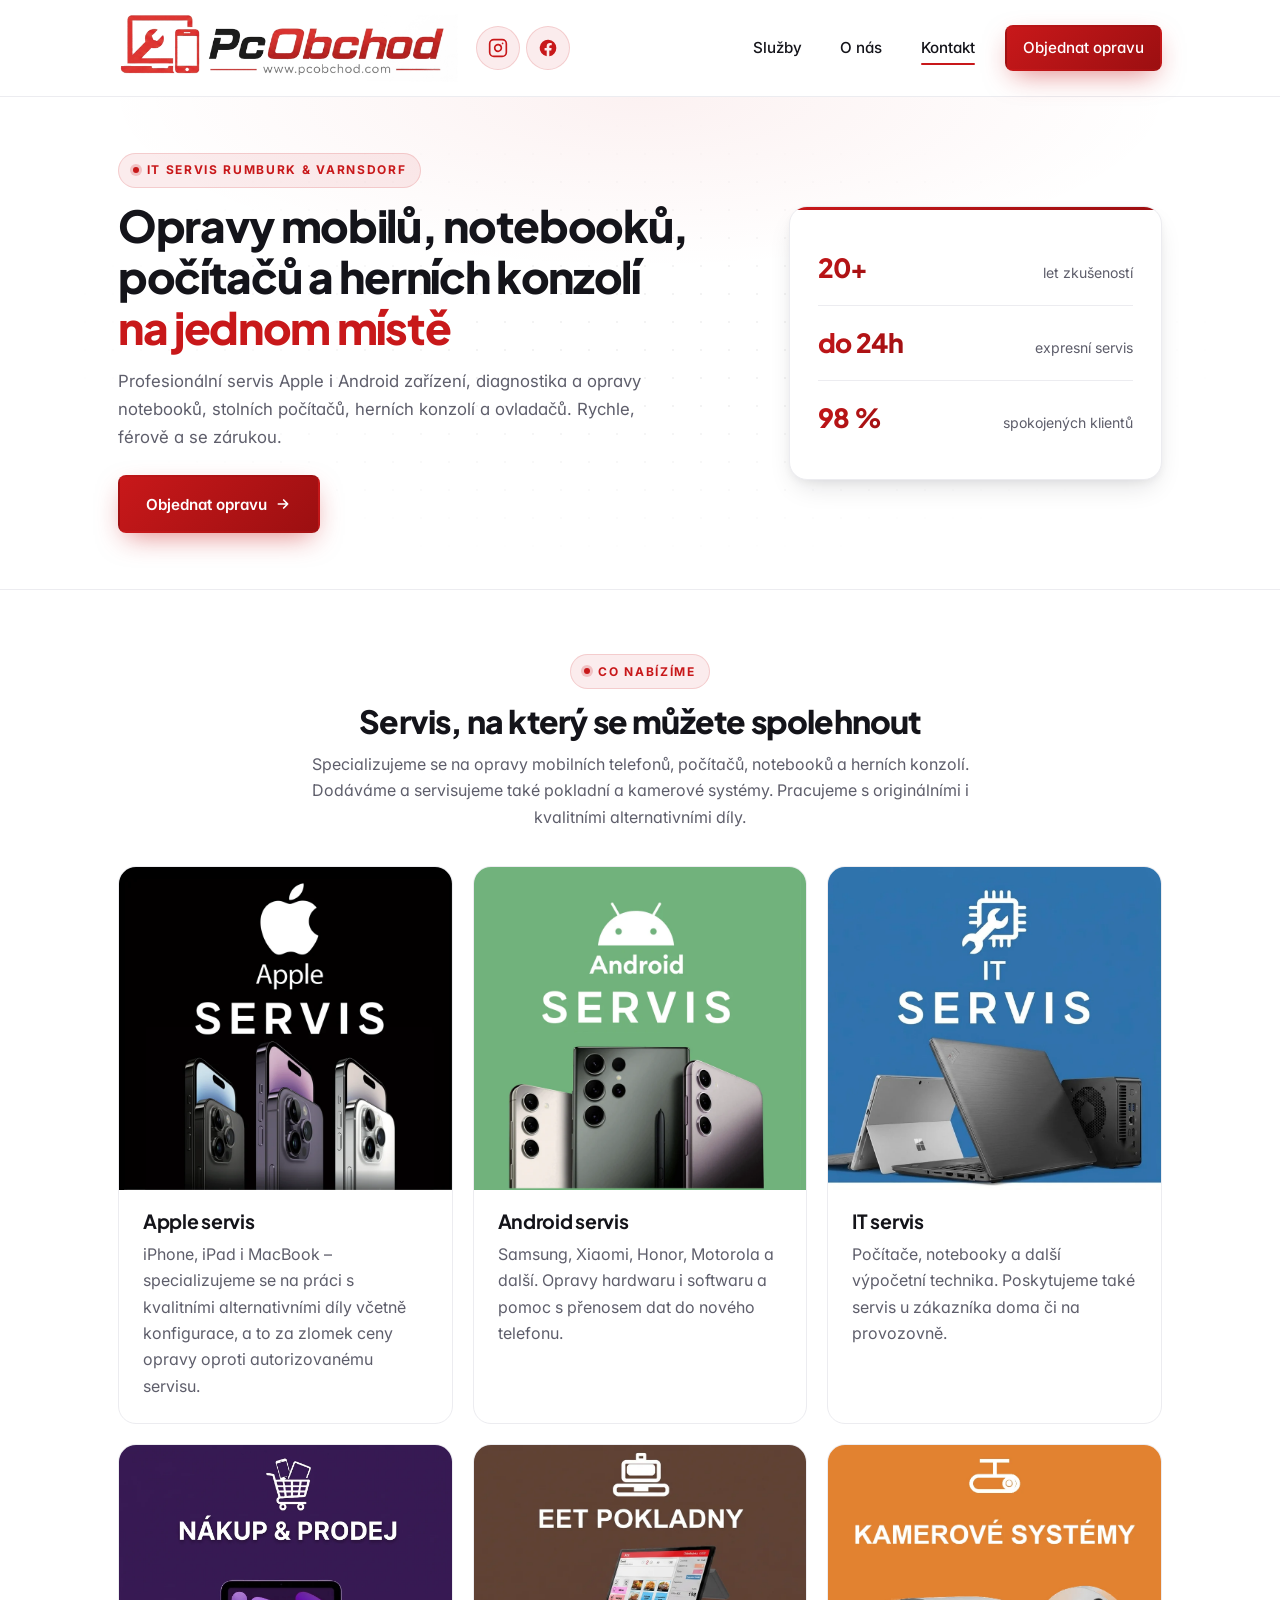
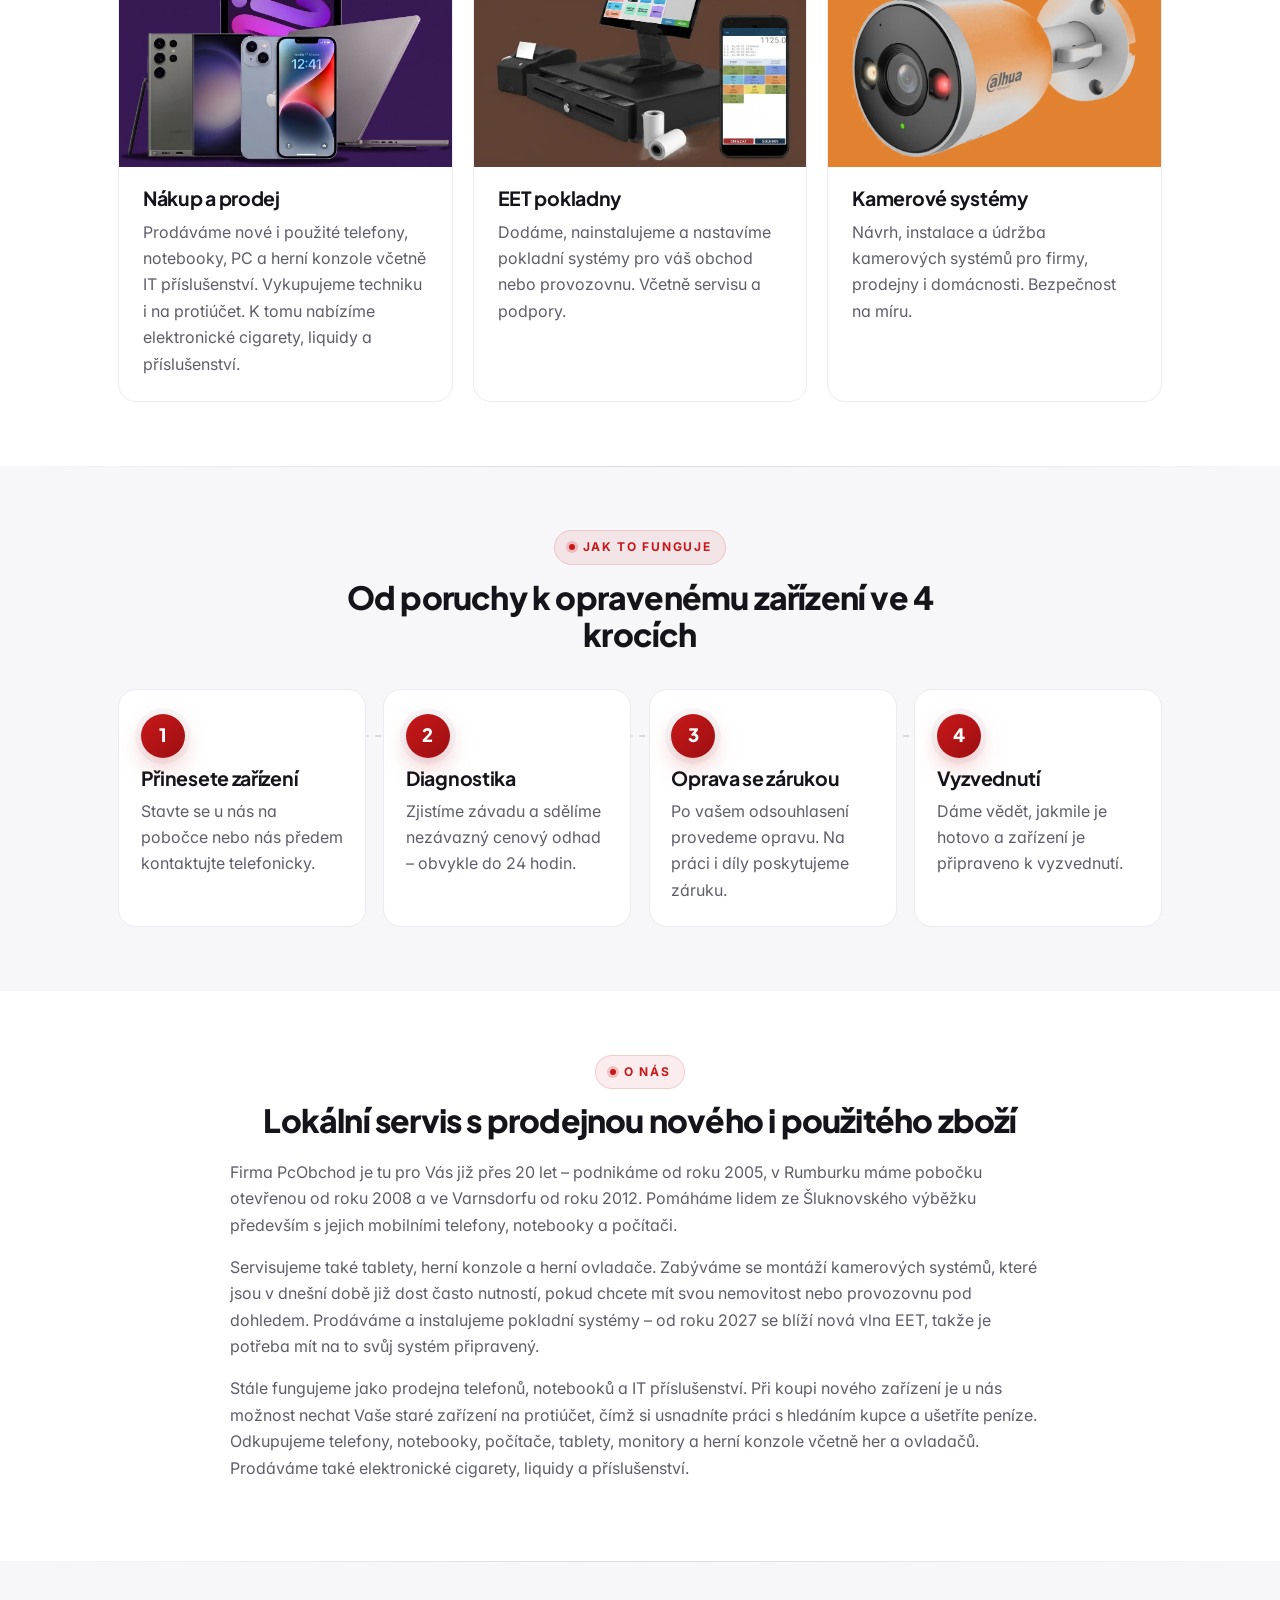
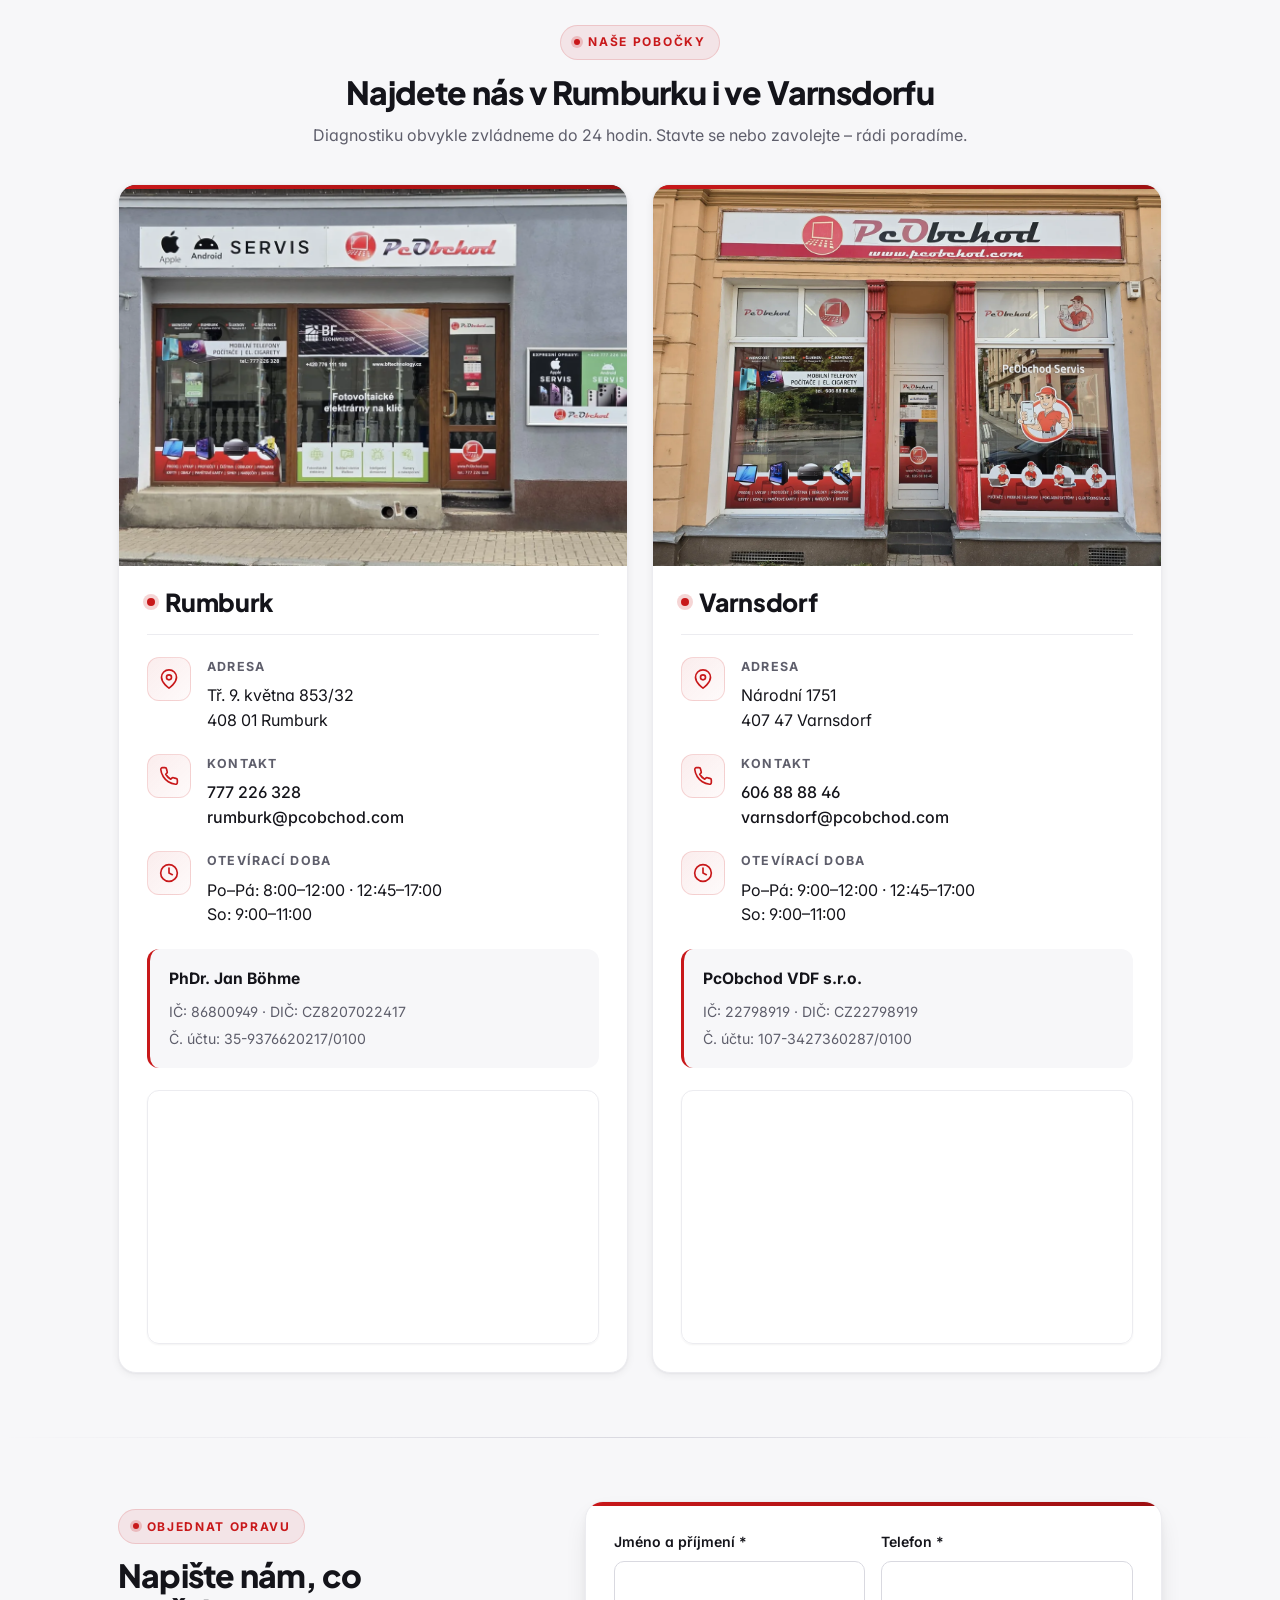
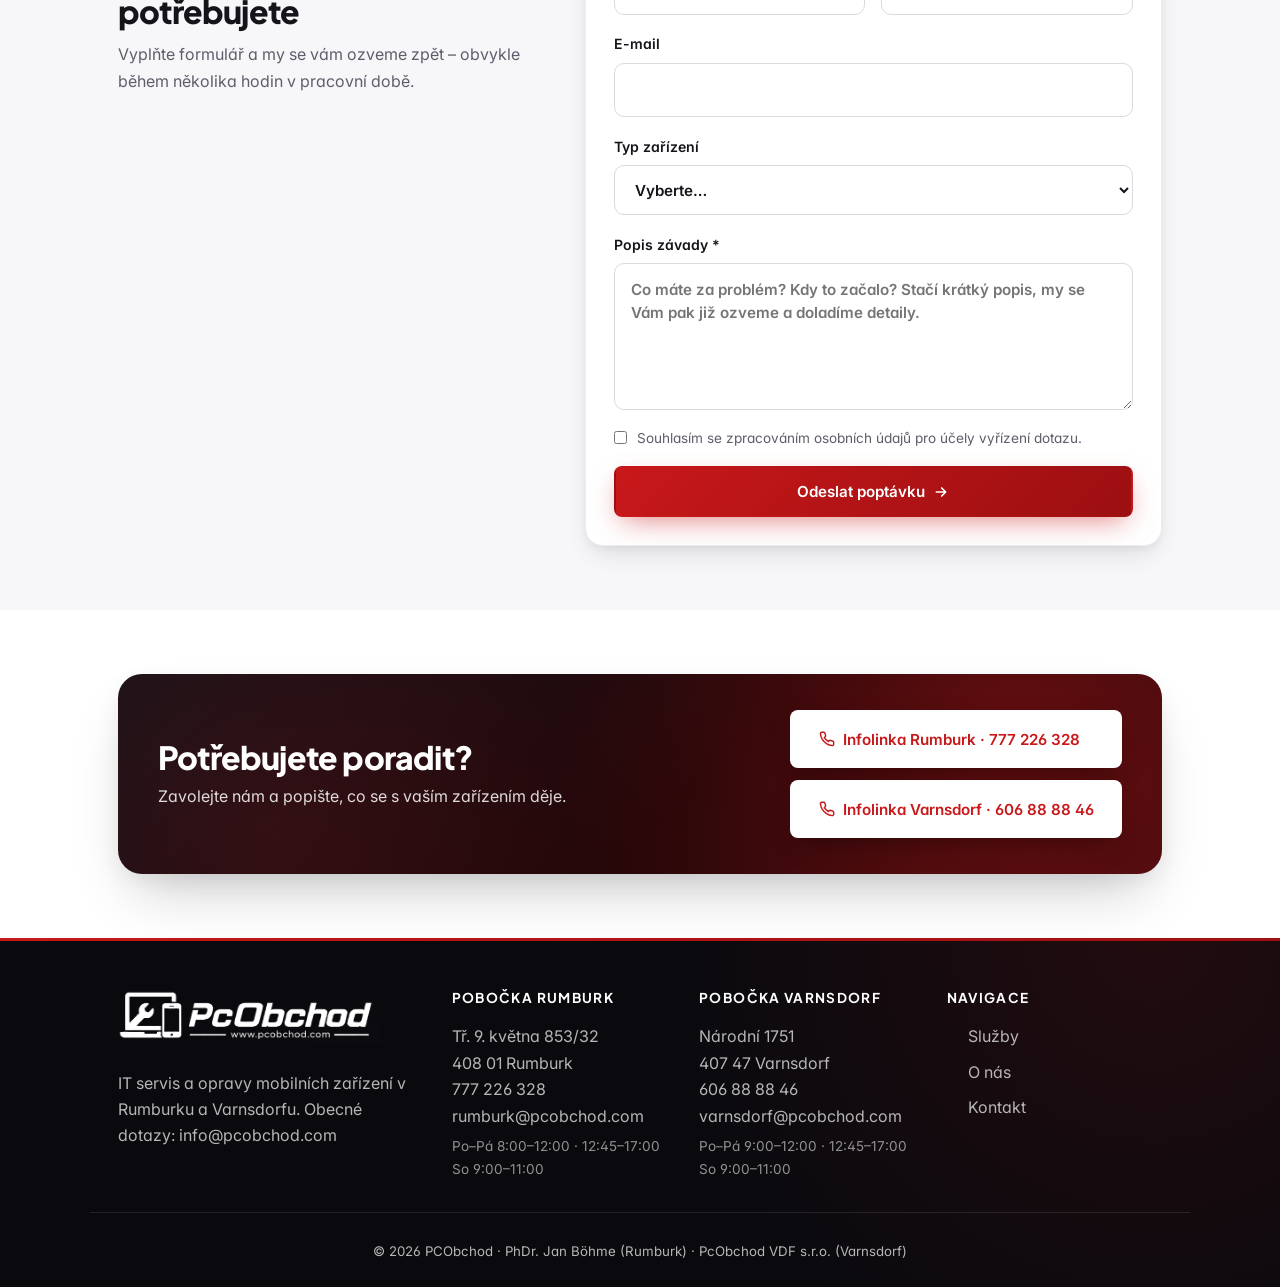
==== commit 7f890f64: "final" ====
--- a/index.html
+++ b/index.html
@@ -175,22 +175,12 @@
 
     <section class="section" id="o-nas">
         <div class="container">
-            <div class="split">
-                <div class="split-text" data-reveal>
-                    <span class="eyebrow">O nás</span>
-                    <h2>Lokální servis s prodejnou nového i použitého zboží</h2>
-                    <p>Firma PcObchod je tu pro Vás již přes 20 let – podnikáme od roku 2005, v Rumburku máme pobočku otevřenou od roku 2008 a ve Varnsdorfu od roku 2012. Pomáháme lidem ze Šluknovského výběžku především s jejich mobilními telefony, notebooky a počítači.</p>
-                    <p>Servisujeme také tablety, herní konzole a herní ovladače. Zabýváme se montáží kamerových systémů, které jsou v dnešní době již dost často nutností, pokud chcete mít svou nemovitost nebo provozovnu pod dohledem. Prodáváme a instalujeme pokladní systémy – od roku 2027 se blíží nová vlna EET, takže je potřeba mít na to svůj systém připravený.</p>
-                    <p>Stále fungujeme jako prodejna telefonů, notebooků a IT příslušenství. Při koupi nového zařízení je u nás možnost nechat Vaše staré zařízení na protiúčet, čímž si usnadníte práci s hledáním kupce a ušetříte peníze. Odkupujeme telefony, notebooky, počítače, tablety, monitory a herní konzole včetně her a ovladačů. Prodáváme také elektronické cigarety, liquidy a příslušenství.</p>
-                </div>
-                <div class="split-card" data-reveal style="--reveal-delay: 150ms">
-                    <h4>V číslech</h4>
-                    <ul class="stats-list">
-                        <li><strong>20+</strong> <span>let na trhu</span></li>
-                        <li><strong>98 %</strong> <span>spokojených zákazníků</span></li>
-                        <li><strong>24 h</strong> <span>obvyklá doba diagnostiky</span></li>
-                    </ul>
-                </div>
+            <div class="about-text" data-reveal>
+                <span class="eyebrow">O nás</span>
+                <h2>Lokální servis s prodejnou nového i použitého zboží</h2>
+                <p>Firma PcObchod je tu pro Vás již přes 20 let – podnikáme od roku 2005, v Rumburku máme pobočku otevřenou od roku 2008 a ve Varnsdorfu od roku 2012. Pomáháme lidem ze Šluknovského výběžku především s jejich mobilními telefony, notebooky a počítači.</p>
+                <p>Servisujeme také tablety, herní konzole a herní ovladače. Zabýváme se montáží kamerových systémů, které jsou v dnešní době již dost často nutností, pokud chcete mít svou nemovitost nebo provozovnu pod dohledem. Prodáváme a instalujeme pokladní systémy – od roku 2027 se blíží nová vlna EET, takže je potřeba mít na to svůj systém připravený.</p>
+                <p>Stále fungujeme jako prodejna telefonů, notebooků a IT příslušenství. Při koupi nového zařízení je u nás možnost nechat Vaše staré zařízení na protiúčet, čímž si usnadníte práci s hledáním kupce a ušetříte peníze. Odkupujeme telefony, notebooky, počítače, tablety, monitory a herní konzole včetně her a ovladačů. Prodáváme také elektronické cigarety, liquidy a příslušenství.</p>
             </div>
         </div>
     </section>
--- a/css/style.css
+++ b/css/style.css
@@ -585,6 +585,17 @@
 }
 .split-text h2 { margin-bottom: 1.25rem; }
 .split-text p { margin-bottom: 1rem; }
+
+.about-text {
+    max-width: 820px;
+    margin: 0 auto;
+    text-align: center;
+}
+.about-text h2 { margin-bottom: 1.25rem; }
+.about-text p {
+    margin-bottom: 1rem;
+    text-align: left;
+}
 
 .split-card {
     background: #fff;
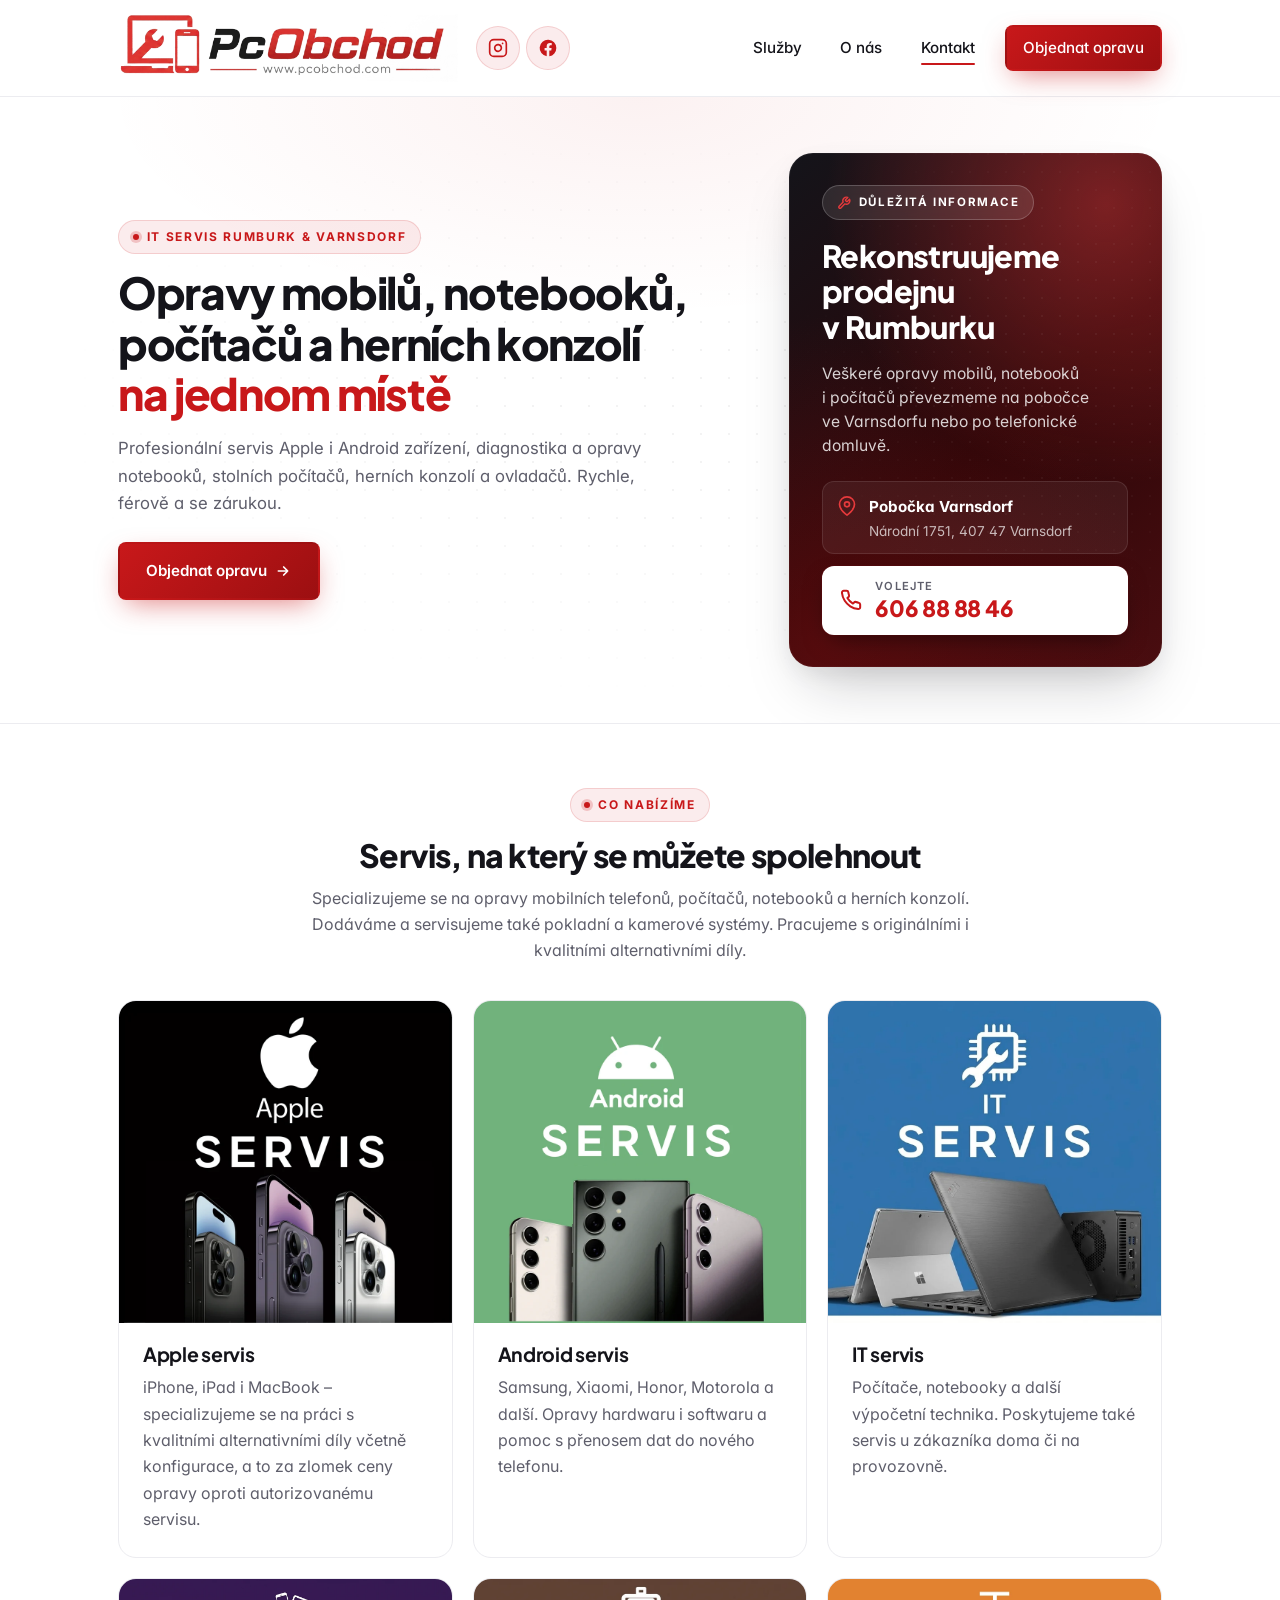
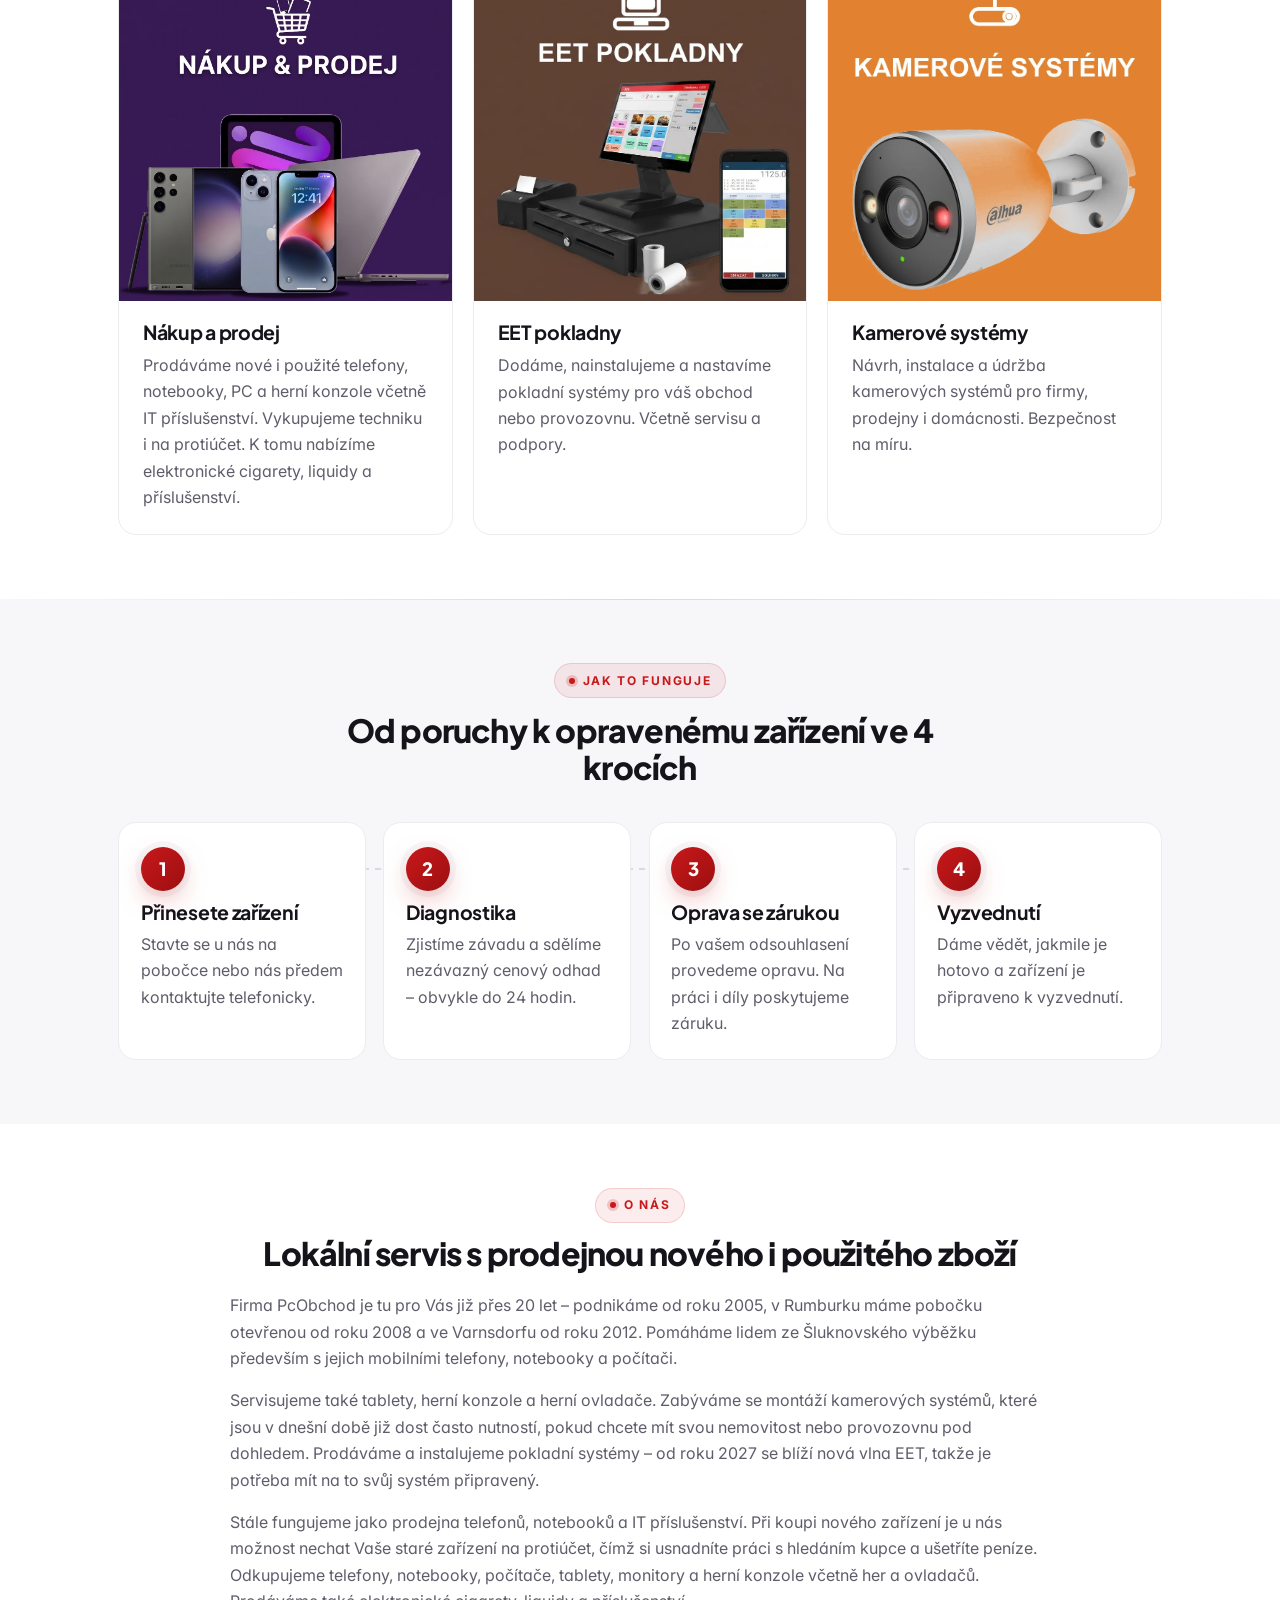
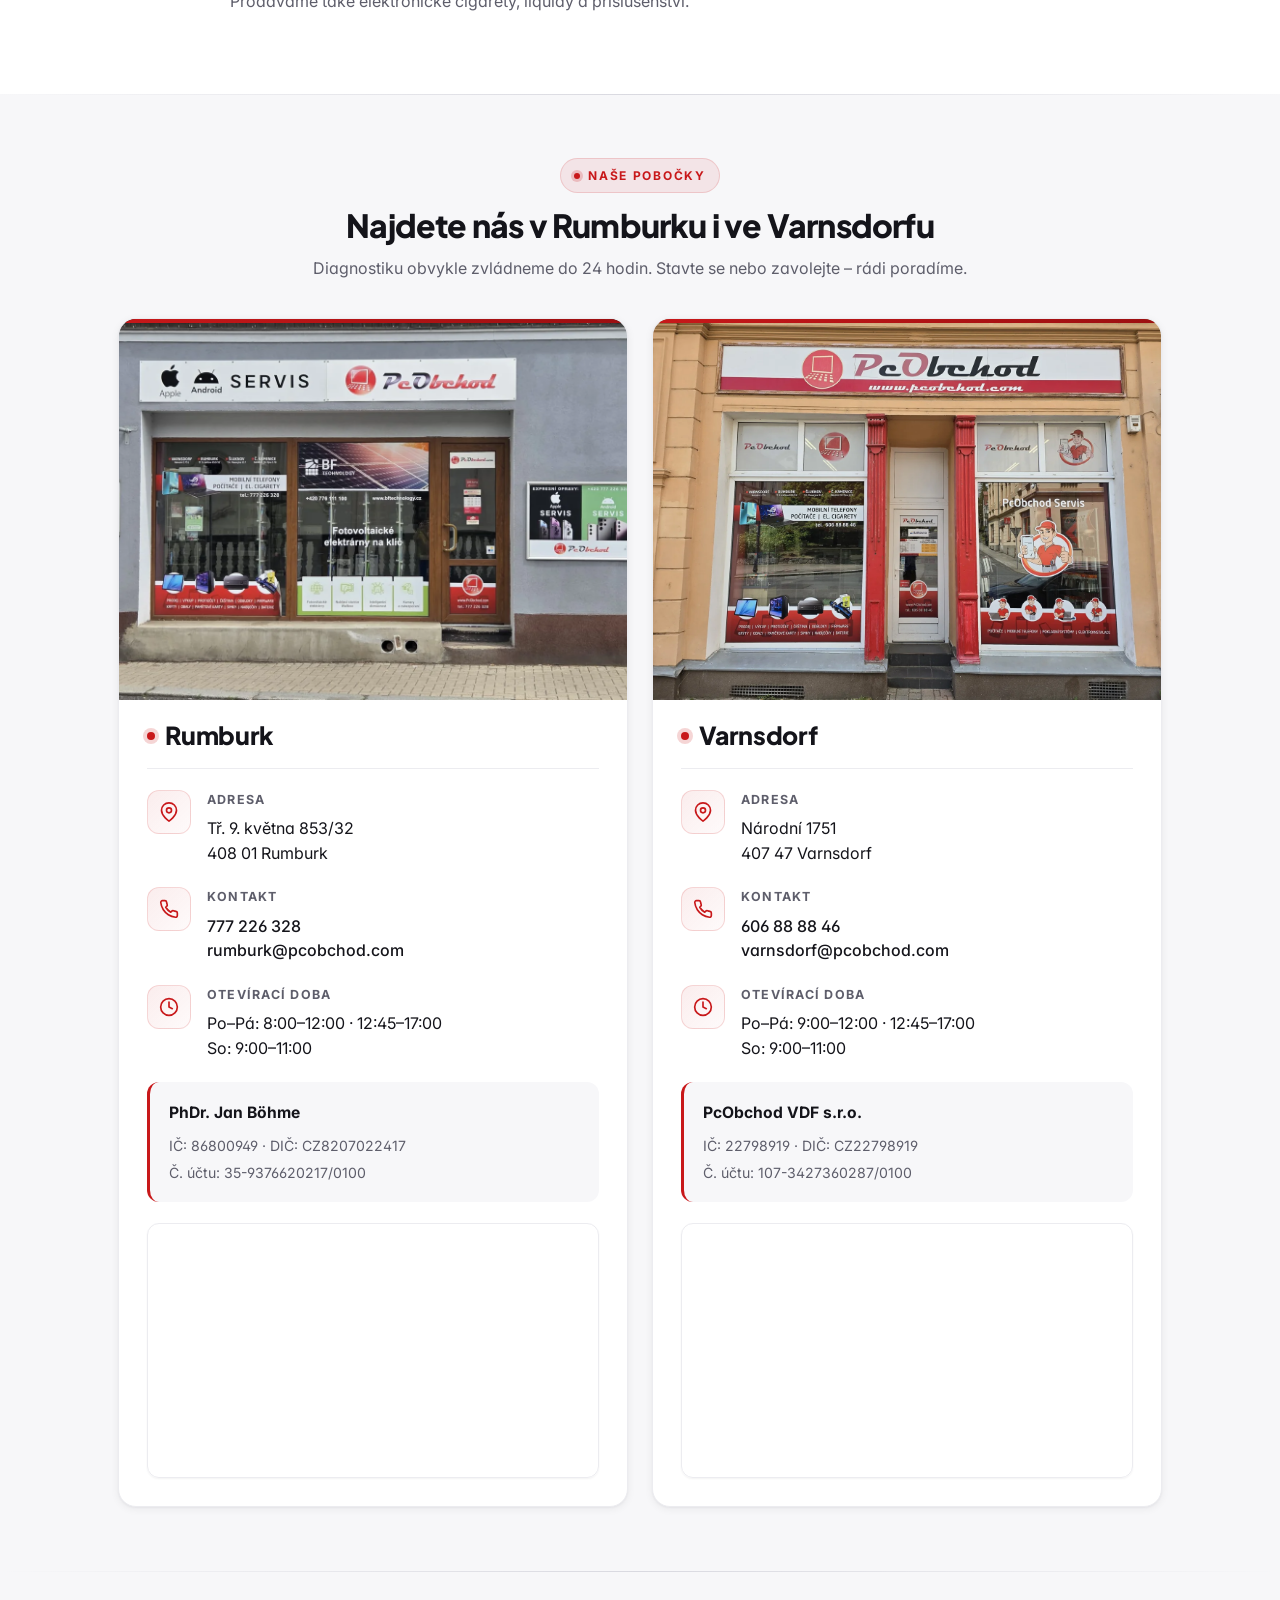
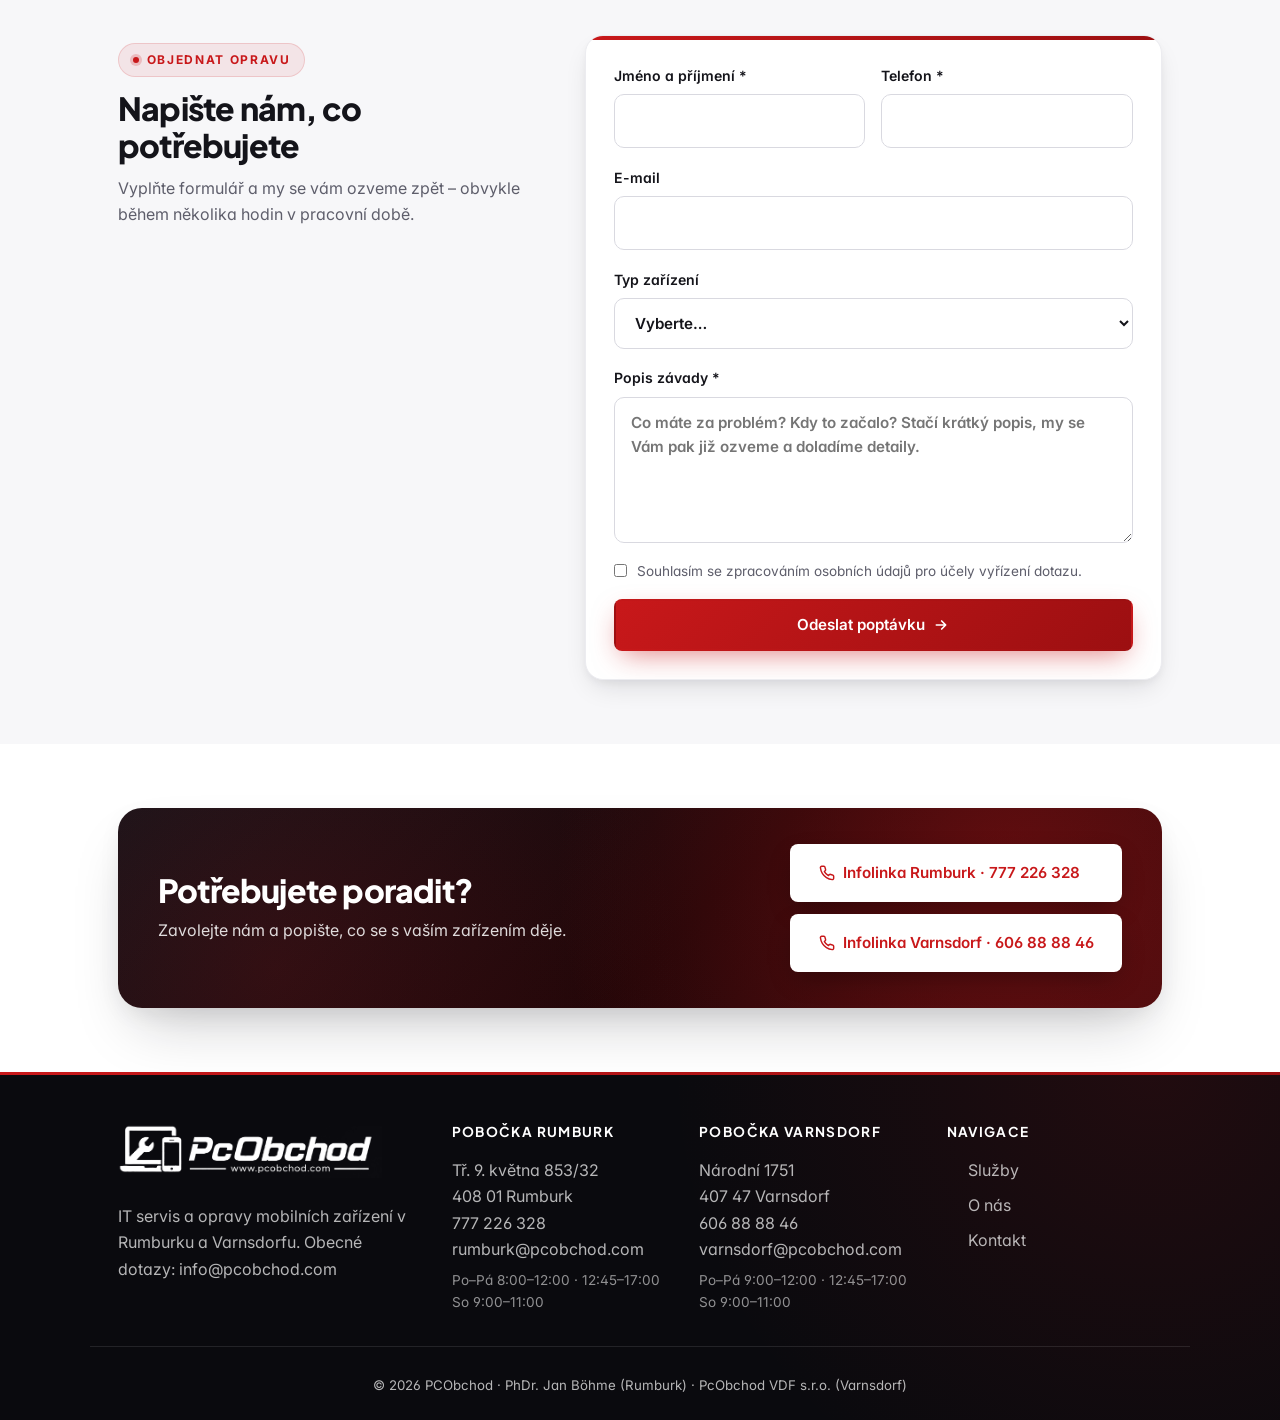
==== commit 249cbf84: "reko" ====
--- a/index.html
+++ b/index.html
@@ -6,6 +6,7 @@
     <meta name="description" content="PCObchod Rumburk – IT servis, opravy mobilů, telefonů, počítačů a notebooků. Apple a Android servis. Tř. 9. května 853/32, Rumburk.">
     <meta name="theme-color" content="#c8181a">
     <title>PCObchod Rumburk – IT servis, opravy mobilů a počítačů</title>
+    <link rel="canonical" href="https://www.pcobchod.com/">
     <link rel="icon" type="image/png" sizes="32x32" href="img/favicon-32.png">
     <link rel="icon" type="image/png" sizes="192x192" href="img/favicon-192.png">
     <link rel="icon" type="image/png" sizes="512x512" href="img/favicon-512.png">
@@ -59,12 +60,37 @@
                     </a>
                 </div>
             </div>
-            <aside class="hero-aside" data-reveal style="--reveal-delay: 120ms">
-                <ul class="hero-meta">
-                    <li><strong>20+</strong> <span>let zkušeností</span></li>
-                    <li><strong>do 24h</strong> <span>expresní servis</span></li>
-                    <li><strong>98 %</strong> <span>spokojených klientů</span></li>
-                </ul>
+            <aside class="hero-notice" data-reveal style="--reveal-delay: 120ms">
+                <div class="notice-glow" aria-hidden="true"></div>
+                <div class="notice-pattern" aria-hidden="true"></div>
+                <div class="notice-badge">
+                    <svg viewBox="0 0 24 24" fill="none" stroke="currentColor" stroke-width="2.4" stroke-linecap="round" stroke-linejoin="round" aria-hidden="true">
+                        <path d="M14.7 6.3a1 1 0 0 0 0 1.4l1.6 1.6a1 1 0 0 0 1.4 0l3.77-3.77a6 6 0 0 1-7.94 7.94l-6.91 6.91a2.12 2.12 0 0 1-3-3l6.91-6.91a6 6 0 0 1 7.94-7.94l-3.76 3.76z"/>
+                    </svg>
+                    <span>Důležitá informace</span>
+                </div>
+                <h2 class="notice-title">Rekonstruujeme<br>prodejnu v&nbsp;Rumburku</h2>
+                <p class="notice-text">Veškeré opravy mobilů, notebooků i&nbsp;počítačů převezmeme na&nbsp;pobočce ve&nbsp;Varnsdorfu nebo po&nbsp;telefonické domluvě.</p>
+                <div class="notice-contact">
+                    <div class="notice-location">
+                        <svg viewBox="0 0 24 24" fill="none" stroke="currentColor" stroke-width="2" stroke-linecap="round" stroke-linejoin="round" aria-hidden="true">
+                            <path d="M21 10c0 7-9 13-9 13s-9-6-9-13a9 9 0 0 1 18 0z"/><circle cx="12" cy="10" r="3"/>
+                        </svg>
+                        <div>
+                            <strong>Pobočka Varnsdorf</strong>
+                            <span>Národní 1751, 407 47&nbsp;Varnsdorf</span>
+                        </div>
+                    </div>
+                    <a href="tel:+420606888846" class="notice-phone">
+                        <svg viewBox="0 0 24 24" fill="none" stroke="currentColor" stroke-width="2.2" stroke-linecap="round" stroke-linejoin="round" aria-hidden="true">
+                            <path d="M22 16.92v3a2 2 0 0 1-2.18 2 19.79 19.79 0 0 1-8.63-3.07 19.5 19.5 0 0 1-6-6 19.79 19.79 0 0 1-3.07-8.67A2 2 0 0 1 4.11 2h3a2 2 0 0 1 2 1.72 12.84 12.84 0 0 0 .7 2.81 2 2 0 0 1-.45 2.11L8.09 9.91a16 16 0 0 0 6 6l1.27-1.27a2 2 0 0 1 2.11-.45 12.84 12.84 0 0 0 2.81.7A2 2 0 0 1 22 16.92z"/>
+                        </svg>
+                        <span>
+                            <small>Volejte</small>
+                            <strong>606 88 88 46</strong>
+                        </span>
+                    </a>
+                </div>
             </aside>
         </div>
     </section>
--- a/css/style.css
+++ b/css/style.css
@@ -176,6 +176,155 @@
 }
 
 .btn svg { width: 16px; height: 16px; }
+
+/* ---------- Hero notice (reconstruction banner) ---------- */
+.hero-notice {
+    position: relative;
+    background: linear-gradient(140deg, #14141a 0%, #2a0608 55%, #4a0d10 100%);
+    color: #fff;
+    border-radius: var(--radius-xl, 24px);
+    padding: 2rem 2.1rem 2rem;
+    overflow: hidden;
+    isolation: isolate;
+    box-shadow: var(--shadow-lg), 0 0 0 1px rgba(255,255,255,0.04) inset;
+    display: flex;
+    flex-direction: column;
+    gap: 1.1rem;
+}
+.notice-glow {
+    position: absolute;
+    inset: 0;
+    background:
+        radial-gradient(circle at 85% 10%, rgba(230, 58, 60, 0.45), transparent 50%),
+        radial-gradient(circle at 10% 95%, rgba(200, 24, 26, 0.25), transparent 55%);
+    pointer-events: none;
+    z-index: -1;
+}
+.notice-pattern {
+    position: absolute;
+    inset: 0;
+    background-image:
+        radial-gradient(circle at 1px 1px, rgba(255,255,255,0.08) 1px, transparent 0);
+    background-size: 18px 18px;
+    mask-image: radial-gradient(ellipse at 70% 40%, black 25%, transparent 70%);
+    -webkit-mask-image: radial-gradient(ellipse at 70% 40%, black 25%, transparent 70%);
+    pointer-events: none;
+    z-index: -1;
+    opacity: 0.6;
+}
+.notice-badge {
+    display: inline-flex;
+    align-items: center;
+    gap: 0.5rem;
+    align-self: flex-start;
+    padding: 0.45rem 0.85rem;
+    background: rgba(255, 255, 255, 0.1);
+    border: 1px solid rgba(255, 255, 255, 0.2);
+    border-radius: 999px;
+    font-size: 0.72rem;
+    font-weight: 700;
+    letter-spacing: 0.14em;
+    text-transform: uppercase;
+    color: #fff;
+    backdrop-filter: blur(6px);
+}
+.notice-badge svg {
+    width: 14px;
+    height: 14px;
+    color: var(--primary-light);
+}
+.notice-title {
+    font-family: "Plus Jakarta Sans", "Inter", sans-serif;
+    color: #fff;
+    font-size: clamp(1.5rem, 2.4vw, 2rem);
+    font-weight: 800;
+    line-height: 1.15;
+    letter-spacing: -0.02em;
+    margin: 0;
+}
+.notice-text {
+    color: rgba(255, 255, 255, 0.82);
+    font-size: 0.98rem;
+    line-height: 1.55;
+    margin: 0;
+}
+.notice-contact {
+    display: flex;
+    flex-direction: column;
+    gap: 0.75rem;
+    margin-top: 0.3rem;
+}
+.notice-location {
+    display: flex;
+    align-items: flex-start;
+    gap: 0.75rem;
+    padding: 0.75rem 0.9rem;
+    background: rgba(255, 255, 255, 0.06);
+    border: 1px solid rgba(255, 255, 255, 0.1);
+    border-radius: var(--radius);
+}
+.notice-location svg {
+    flex-shrink: 0;
+    width: 20px;
+    height: 20px;
+    color: var(--primary-light);
+    margin-top: 2px;
+}
+.notice-location strong {
+    display: block;
+    color: #fff;
+    font-size: 0.95rem;
+    font-weight: 700;
+    margin-bottom: 0.15rem;
+}
+.notice-location span {
+    display: block;
+    color: rgba(255, 255, 255, 0.7);
+    font-size: 0.85rem;
+    line-height: 1.4;
+}
+.notice-phone {
+    display: inline-flex;
+    align-items: center;
+    gap: 0.85rem;
+    padding: 0.9rem 1.1rem;
+    background: #fff;
+    color: var(--primary);
+    border-radius: var(--radius);
+    text-decoration: none;
+    box-shadow: 0 10px 24px -8px rgba(0, 0, 0, 0.5), 0 0 0 1px rgba(200, 24, 26, 0.08);
+    transition: transform var(--transition), box-shadow var(--transition);
+}
+.notice-phone:hover {
+    color: var(--primary-dark);
+    transform: translateY(-2px);
+    box-shadow: 0 16px 32px -8px rgba(0, 0, 0, 0.55);
+}
+.notice-phone svg {
+    width: 22px;
+    height: 22px;
+    flex-shrink: 0;
+}
+.notice-phone span {
+    display: flex;
+    flex-direction: column;
+    line-height: 1.1;
+}
+.notice-phone small {
+    font-size: 0.7rem;
+    font-weight: 600;
+    color: var(--text-muted);
+    text-transform: uppercase;
+    letter-spacing: 0.1em;
+    margin-bottom: 0.2rem;
+}
+.notice-phone strong {
+    font-family: "Plus Jakarta Sans", "Inter", sans-serif;
+    font-size: 1.4rem;
+    font-weight: 800;
+    letter-spacing: -0.01em;
+    color: var(--primary);
+}
 
 /* ---------- Header ---------- */
 .header {
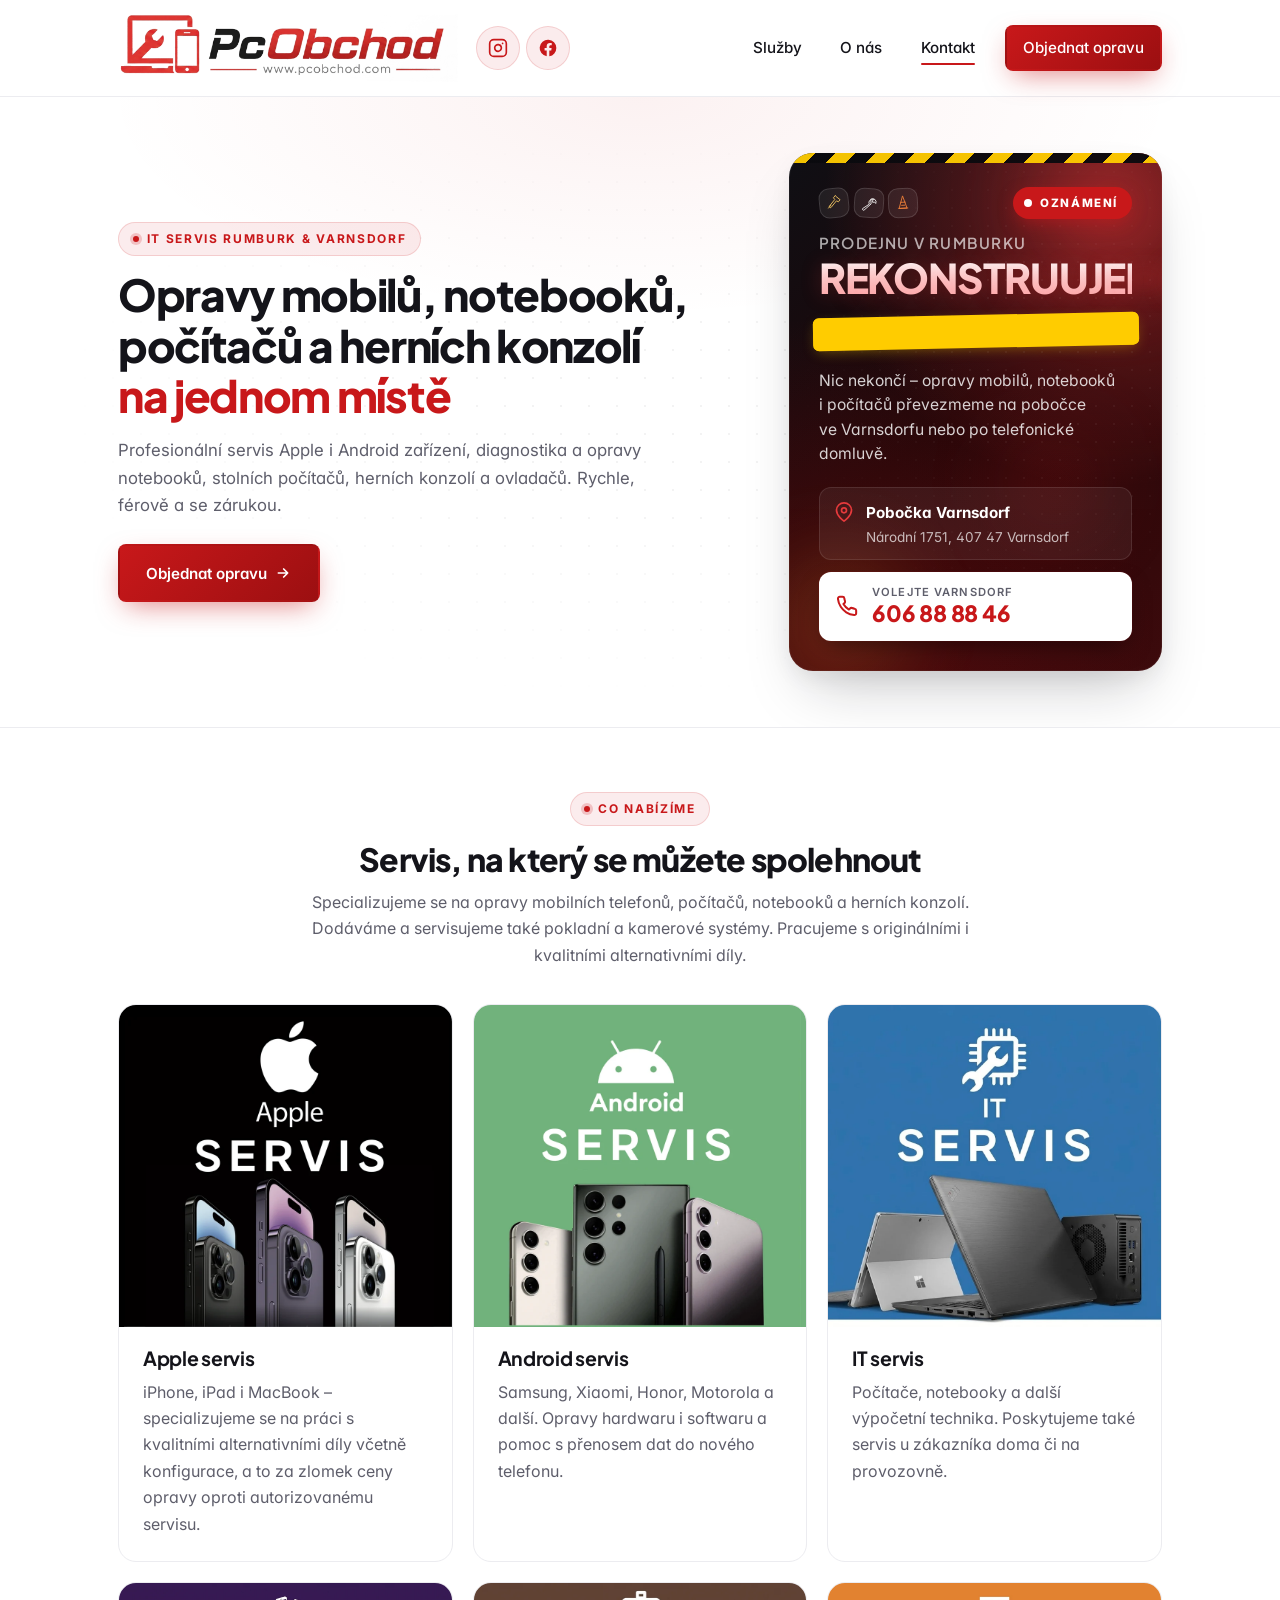
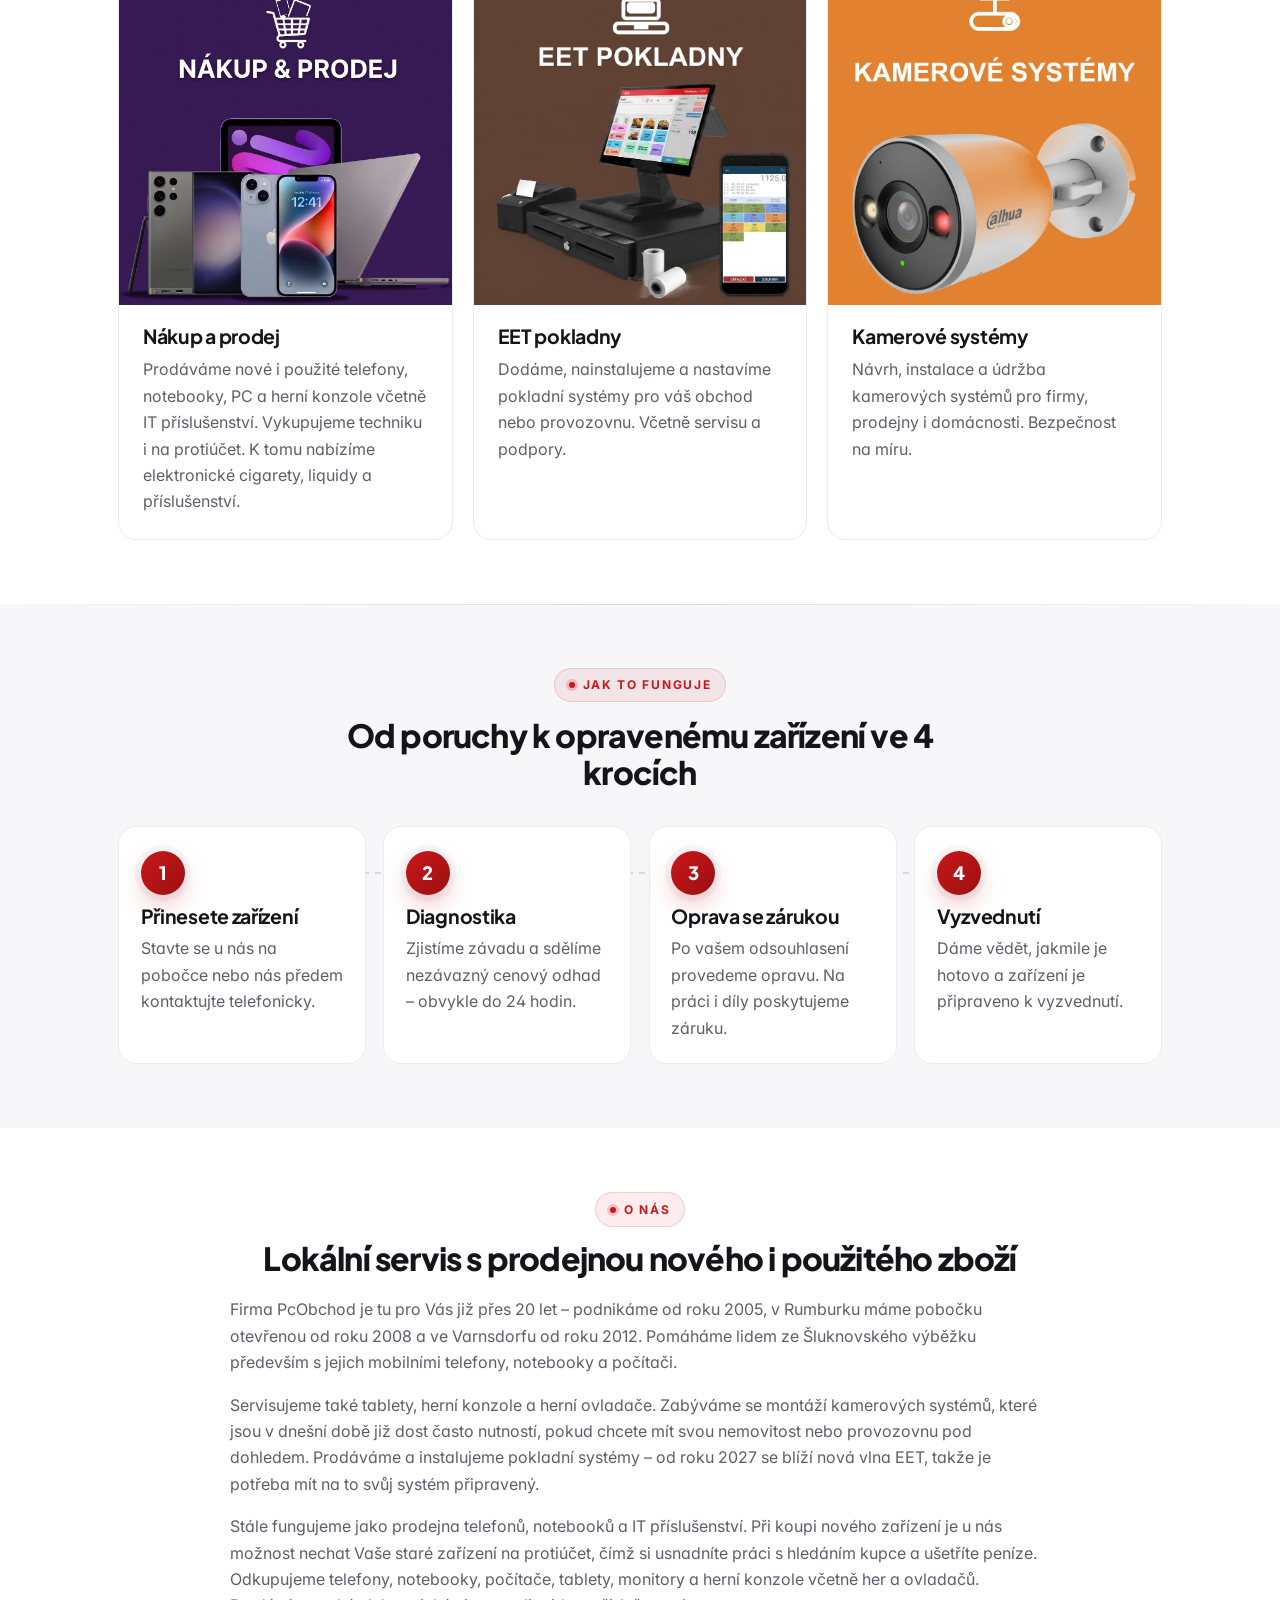
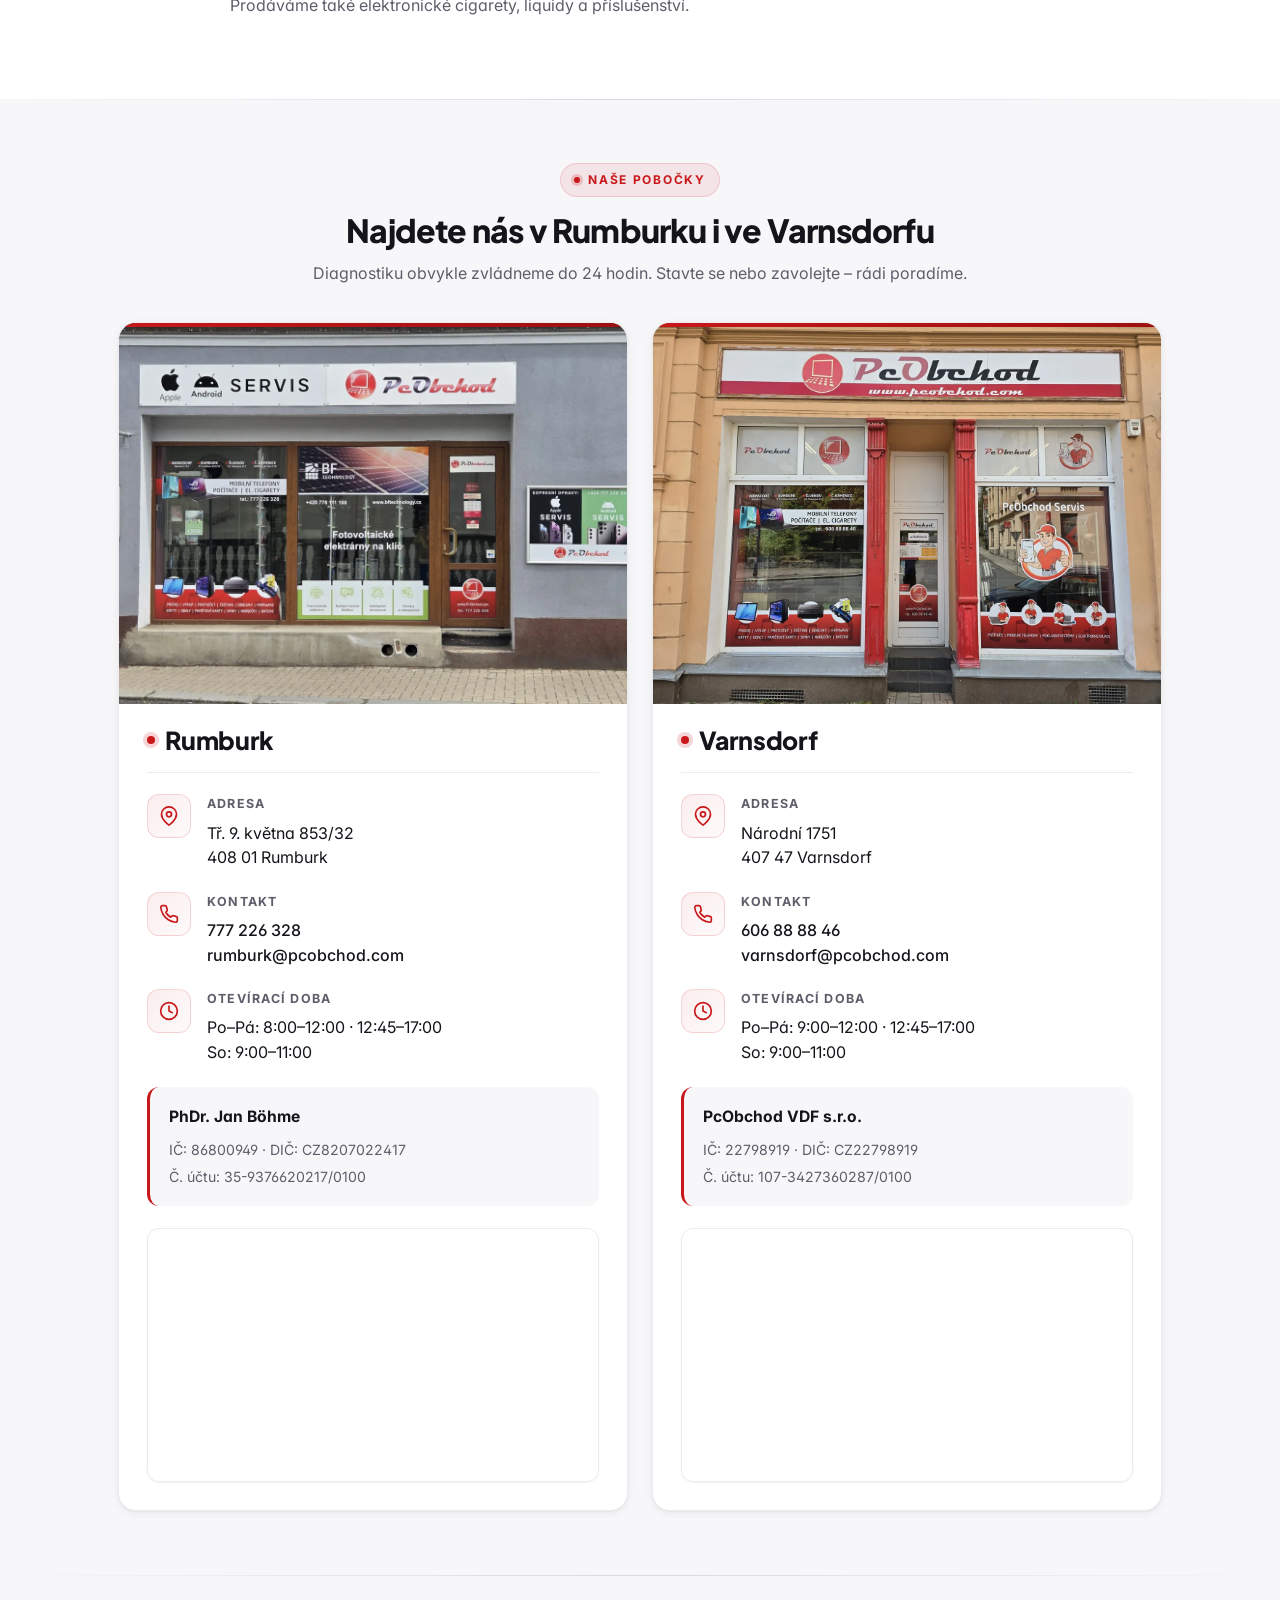
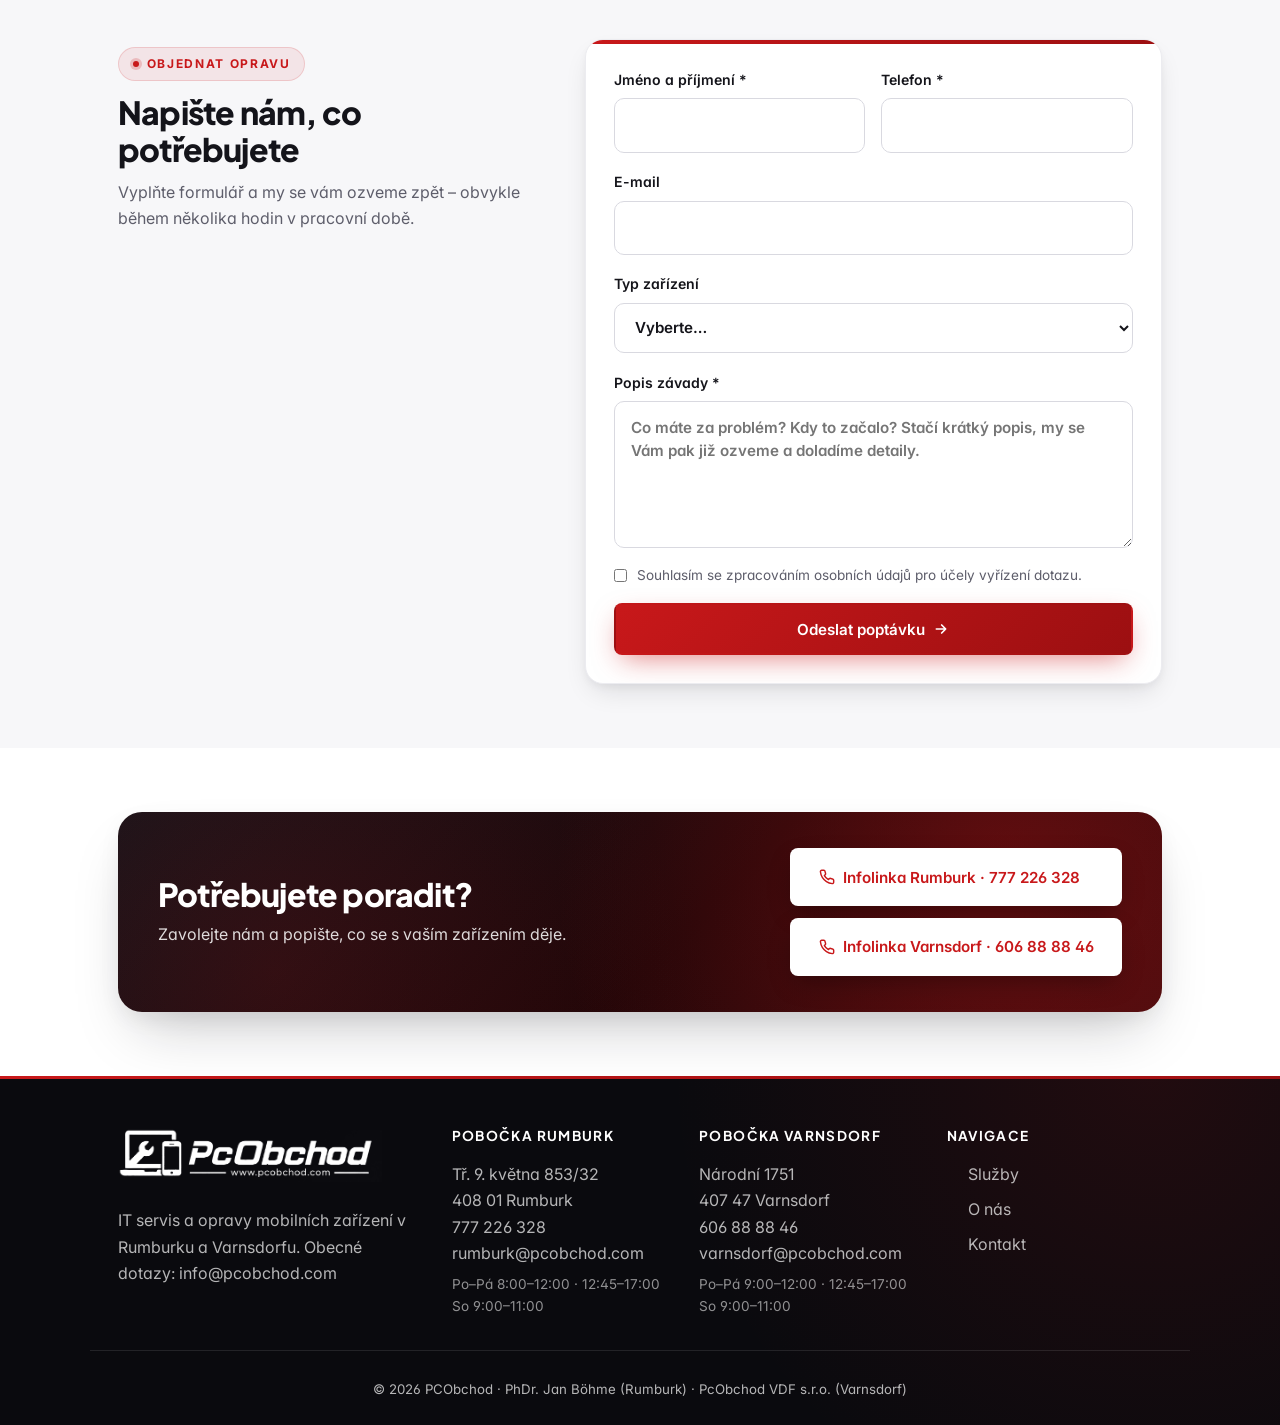
==== commit 5d0d2513: "upd 2" ====
--- a/index.html
+++ b/index.html
@@ -61,16 +61,51 @@
                 </div>
             </div>
             <aside class="hero-notice" data-reveal style="--reveal-delay: 120ms">
+                <div class="notice-stripes" aria-hidden="true"></div>
                 <div class="notice-glow" aria-hidden="true"></div>
                 <div class="notice-pattern" aria-hidden="true"></div>
-                <div class="notice-badge">
-                    <svg viewBox="0 0 24 24" fill="none" stroke="currentColor" stroke-width="2.4" stroke-linecap="round" stroke-linejoin="round" aria-hidden="true">
-                        <path d="M14.7 6.3a1 1 0 0 0 0 1.4l1.6 1.6a1 1 0 0 0 1.4 0l3.77-3.77a6 6 0 0 1-7.94 7.94l-6.91 6.91a2.12 2.12 0 0 1-3-3l6.91-6.91a6 6 0 0 1 7.94-7.94l-3.76 3.76z"/>
-                    </svg>
-                    <span>Důležitá informace</span>
-                </div>
-                <h2 class="notice-title">Rekonstruujeme<br>prodejnu v&nbsp;Rumburku</h2>
-                <p class="notice-text">Veškeré opravy mobilů, notebooků i&nbsp;počítačů převezmeme na&nbsp;pobočce ve&nbsp;Varnsdorfu nebo po&nbsp;telefonické domluvě.</p>
+                <div class="notice-blobs" aria-hidden="true">
+                    <span class="blob b1"></span>
+                    <span class="blob b2"></span>
+                    <span class="blob b3"></span>
+                </div>
+
+                <div class="notice-top">
+                    <div class="notice-tools" aria-hidden="true">
+                        <svg class="tool tool-hammer" viewBox="0 0 48 48" fill="none" stroke="currentColor" stroke-width="2.4" stroke-linecap="round" stroke-linejoin="round">
+                            <path d="M31 7l10 10-5 5-5-3-16 16a3 3 0 0 1-4-4l16-16-3-5 5-5z"/>
+                            <path d="M15 29l-7 7"/>
+                        </svg>
+                        <svg class="tool tool-wrench" viewBox="0 0 48 48" fill="none" stroke="currentColor" stroke-width="2.4" stroke-linecap="round" stroke-linejoin="round">
+                            <path d="M29 13a9 9 0 0 1 13 11l-4-4-4 2-2-4 4-4a9 9 0 0 0-11 13L8 40a3 3 0 0 0 4 4l17-17z"/>
+                        </svg>
+                        <svg class="tool tool-cone" viewBox="0 0 48 48" fill="none" stroke="currentColor" stroke-width="2.4" stroke-linecap="round" stroke-linejoin="round">
+                            <path d="M24 6l10 32H14z"/>
+                            <path d="M12 38h24"/>
+                            <path d="M18 22h12"/>
+                            <path d="M20 30h8"/>
+                        </svg>
+                    </div>
+                    <div class="notice-badge">
+                        <span class="dot"></span>
+                        <span>Oznámení</span>
+                    </div>
+                </div>
+
+                <h2 class="notice-title">
+                    <span class="title-small">Prodejnu v&nbsp;Rumburku</span>
+                    <span class="title-big">REKONSTRUUJEME</span>
+                </h2>
+
+                <div class="notice-tape" aria-hidden="true">
+                    <span>DOČASNĚ · UZAVŘENO · DOČASNĚ · UZAVŘENO · DOČASNĚ · UZAVŘENO</span>
+                </div>
+
+                <p class="notice-text">
+                    Nic nekončí – opravy mobilů, notebooků i&nbsp;počítačů převezmeme
+                    na&nbsp;pobočce ve&nbsp;Varnsdorfu nebo po&nbsp;telefonické domluvě.
+                </p>
+
                 <div class="notice-contact">
                     <div class="notice-location">
                         <svg viewBox="0 0 24 24" fill="none" stroke="currentColor" stroke-width="2" stroke-linecap="round" stroke-linejoin="round" aria-hidden="true">
@@ -86,7 +121,7 @@
                             <path d="M22 16.92v3a2 2 0 0 1-2.18 2 19.79 19.79 0 0 1-8.63-3.07 19.5 19.5 0 0 1-6-6 19.79 19.79 0 0 1-3.07-8.67A2 2 0 0 1 4.11 2h3a2 2 0 0 1 2 1.72 12.84 12.84 0 0 0 .7 2.81 2 2 0 0 1-.45 2.11L8.09 9.91a16 16 0 0 0 6 6l1.27-1.27a2 2 0 0 1 2.11-.45 12.84 12.84 0 0 0 2.81.7A2 2 0 0 1 22 16.92z"/>
                         </svg>
                         <span>
-                            <small>Volejte</small>
+                            <small>Volejte Varnsdorf</small>
                             <strong>606 88 88 46</strong>
                         </span>
                     </a>
--- a/css/style.css
+++ b/css/style.css
@@ -180,16 +180,64 @@
 /* ---------- Hero notice (reconstruction banner) ---------- */
 .hero-notice {
     position: relative;
-    background: linear-gradient(140deg, #14141a 0%, #2a0608 55%, #4a0d10 100%);
+    background:
+        linear-gradient(140deg, #0f0f14 0%, #1f0608 48%, #3d0a0c 100%);
     color: #fff;
     border-radius: var(--radius-xl, 24px);
-    padding: 2rem 2.1rem 2rem;
+    padding: 1.75rem 1.9rem 1.9rem;
     overflow: hidden;
     isolation: isolate;
-    box-shadow: var(--shadow-lg), 0 0 0 1px rgba(255,255,255,0.04) inset;
+    box-shadow: var(--shadow-lg), 0 0 0 1px rgba(255,255,255,0.05) inset;
     display: flex;
     flex-direction: column;
-    gap: 1.1rem;
+    gap: 1rem;
+}
+
+/* Yellow-black construction stripe along the top */
+.notice-stripes {
+    position: absolute;
+    top: 0; left: 0; right: 0;
+    height: 10px;
+    background: repeating-linear-gradient(
+        -45deg,
+        #ffcc00 0 14px,
+        #0a0a0e 14px 28px
+    );
+    opacity: 0.95;
+}
+
+/* Decorative blobs */
+.notice-blobs { position: absolute; inset: 0; pointer-events: none; z-index: -1; }
+.notice-blobs .blob {
+    position: absolute;
+    border-radius: 50%;
+    filter: blur(40px);
+    opacity: 0.55;
+}
+.notice-blobs .b1 {
+    width: 220px; height: 220px;
+    top: -60px; right: -60px;
+    background: radial-gradient(circle, rgba(230,58,60,0.9), transparent 70%);
+    animation: blob-float 9s ease-in-out infinite;
+}
+.notice-blobs .b2 {
+    width: 180px; height: 180px;
+    bottom: -40px; left: -40px;
+    background: radial-gradient(circle, rgba(255,180,60,0.5), transparent 70%);
+    animation: blob-float 11s ease-in-out infinite -3s;
+}
+.notice-blobs .b3 {
+    width: 140px; height: 140px;
+    top: 50%; right: 10%;
+    background: radial-gradient(circle, rgba(200,24,26,0.6), transparent 70%);
+    animation: blob-float 8s ease-in-out infinite -5s;
+}
+@keyframes blob-float {
+    0%, 100% { transform: translate(0, 0) scale(1); }
+    50% { transform: translate(14px, -18px) scale(1.08); }
+}
+@media (prefers-reduced-motion: reduce) {
+    .notice-blobs .blob, .notice-tape span { animation: none; }
 }
 .notice-glow {
     position: absolute;
@@ -212,36 +260,124 @@
     z-index: -1;
     opacity: 0.6;
 }
+.notice-top {
+    display: flex;
+    align-items: center;
+    justify-content: space-between;
+    gap: 1rem;
+    margin-top: 0.4rem;
+}
+.notice-tools {
+    display: inline-flex;
+    gap: 0.3rem;
+    color: #fff;
+    opacity: 0.9;
+}
+.notice-tools .tool {
+    width: 30px;
+    height: 30px;
+    padding: 5px;
+    border-radius: 10px;
+    background: rgba(255, 255, 255, 0.08);
+    border: 1px solid rgba(255, 255, 255, 0.15);
+}
+.notice-tools .tool-hammer { color: #ffd166; transform: rotate(-6deg); }
+.notice-tools .tool-wrench { color: #ffffff; transform: rotate(4deg); }
+.notice-tools .tool-cone { color: #ff8a3d; transform: rotate(-3deg); }
+
 .notice-badge {
     display: inline-flex;
     align-items: center;
     gap: 0.5rem;
-    align-self: flex-start;
-    padding: 0.45rem 0.85rem;
-    background: rgba(255, 255, 255, 0.1);
-    border: 1px solid rgba(255, 255, 255, 0.2);
+    padding: 0.4rem 0.85rem 0.4rem 0.7rem;
+    background: var(--primary);
     border-radius: 999px;
     font-size: 0.72rem;
-    font-weight: 700;
+    font-weight: 800;
     letter-spacing: 0.14em;
     text-transform: uppercase;
     color: #fff;
-    backdrop-filter: blur(6px);
-}
-.notice-badge svg {
-    width: 14px;
-    height: 14px;
-    color: var(--primary-light);
-}
+    box-shadow: 0 6px 18px -4px rgba(200, 24, 26, 0.6);
+}
+.notice-badge .dot {
+    width: 8px;
+    height: 8px;
+    border-radius: 50%;
+    background: #fff;
+    box-shadow: 0 0 0 0 rgba(255, 255, 255, 0.7);
+    animation: notice-pulse 1.6s ease-out infinite;
+}
+@keyframes notice-pulse {
+    0% { box-shadow: 0 0 0 0 rgba(255, 255, 255, 0.6); }
+    70% { box-shadow: 0 0 0 10px rgba(255, 255, 255, 0); }
+    100% { box-shadow: 0 0 0 0 rgba(255, 255, 255, 0); }
+}
+
 .notice-title {
     font-family: "Plus Jakarta Sans", "Inter", sans-serif;
     color: #fff;
-    font-size: clamp(1.5rem, 2.4vw, 2rem);
+    margin: 0;
+    display: flex;
+    flex-direction: column;
+    line-height: 1;
+}
+.notice-title .title-small {
+    font-size: 0.95rem;
+    font-weight: 600;
+    letter-spacing: 0.08em;
+    text-transform: uppercase;
+    color: rgba(255, 255, 255, 0.65);
+    margin-bottom: 0.5rem;
+}
+.notice-title .title-big {
+    font-size: clamp(1.9rem, 3.2vw, 2.6rem);
+    font-weight: 900;
+    letter-spacing: -0.03em;
+    line-height: 0.95;
+    background: linear-gradient(180deg, #fff 0%, #ffb0b2 100%);
+    -webkit-background-clip: text;
+    background-clip: text;
+    -webkit-text-fill-color: transparent;
+    text-shadow: 0 2px 20px rgba(230, 58, 60, 0.25);
+}
+
+/* Marquee construction tape */
+.notice-tape {
+    position: relative;
+    overflow: hidden;
+    background: #ffcc00;
+    color: #0a0a0e;
+    border-radius: 6px;
+    padding: 0.4rem 0;
+    font-family: "Plus Jakarta Sans", "Inter", sans-serif;
+    font-size: 0.78rem;
     font-weight: 800;
-    line-height: 1.15;
-    letter-spacing: -0.02em;
-    margin: 0;
-}
+    letter-spacing: 0.18em;
+    transform: rotate(-1.2deg);
+    box-shadow: 0 4px 14px -4px rgba(255, 204, 0, 0.4);
+    margin: 0.1rem -0.4rem 0.3rem;
+}
+.notice-tape::before, .notice-tape::after {
+    content: "";
+    position: absolute;
+    top: 0; bottom: 0;
+    width: 36px;
+    pointer-events: none;
+    z-index: 2;
+}
+.notice-tape::before { left: 0; background: linear-gradient(90deg, #ffcc00, transparent); }
+.notice-tape::after { right: 0; background: linear-gradient(-90deg, #ffcc00, transparent); }
+.notice-tape span {
+    display: inline-block;
+    padding-left: 100%;
+    white-space: nowrap;
+    animation: tape-scroll 18s linear infinite;
+}
+@keyframes tape-scroll {
+    0% { transform: translateX(0); }
+    100% { transform: translateX(-100%); }
+}
+
 .notice-text {
     color: rgba(255, 255, 255, 0.82);
     font-size: 0.98rem;
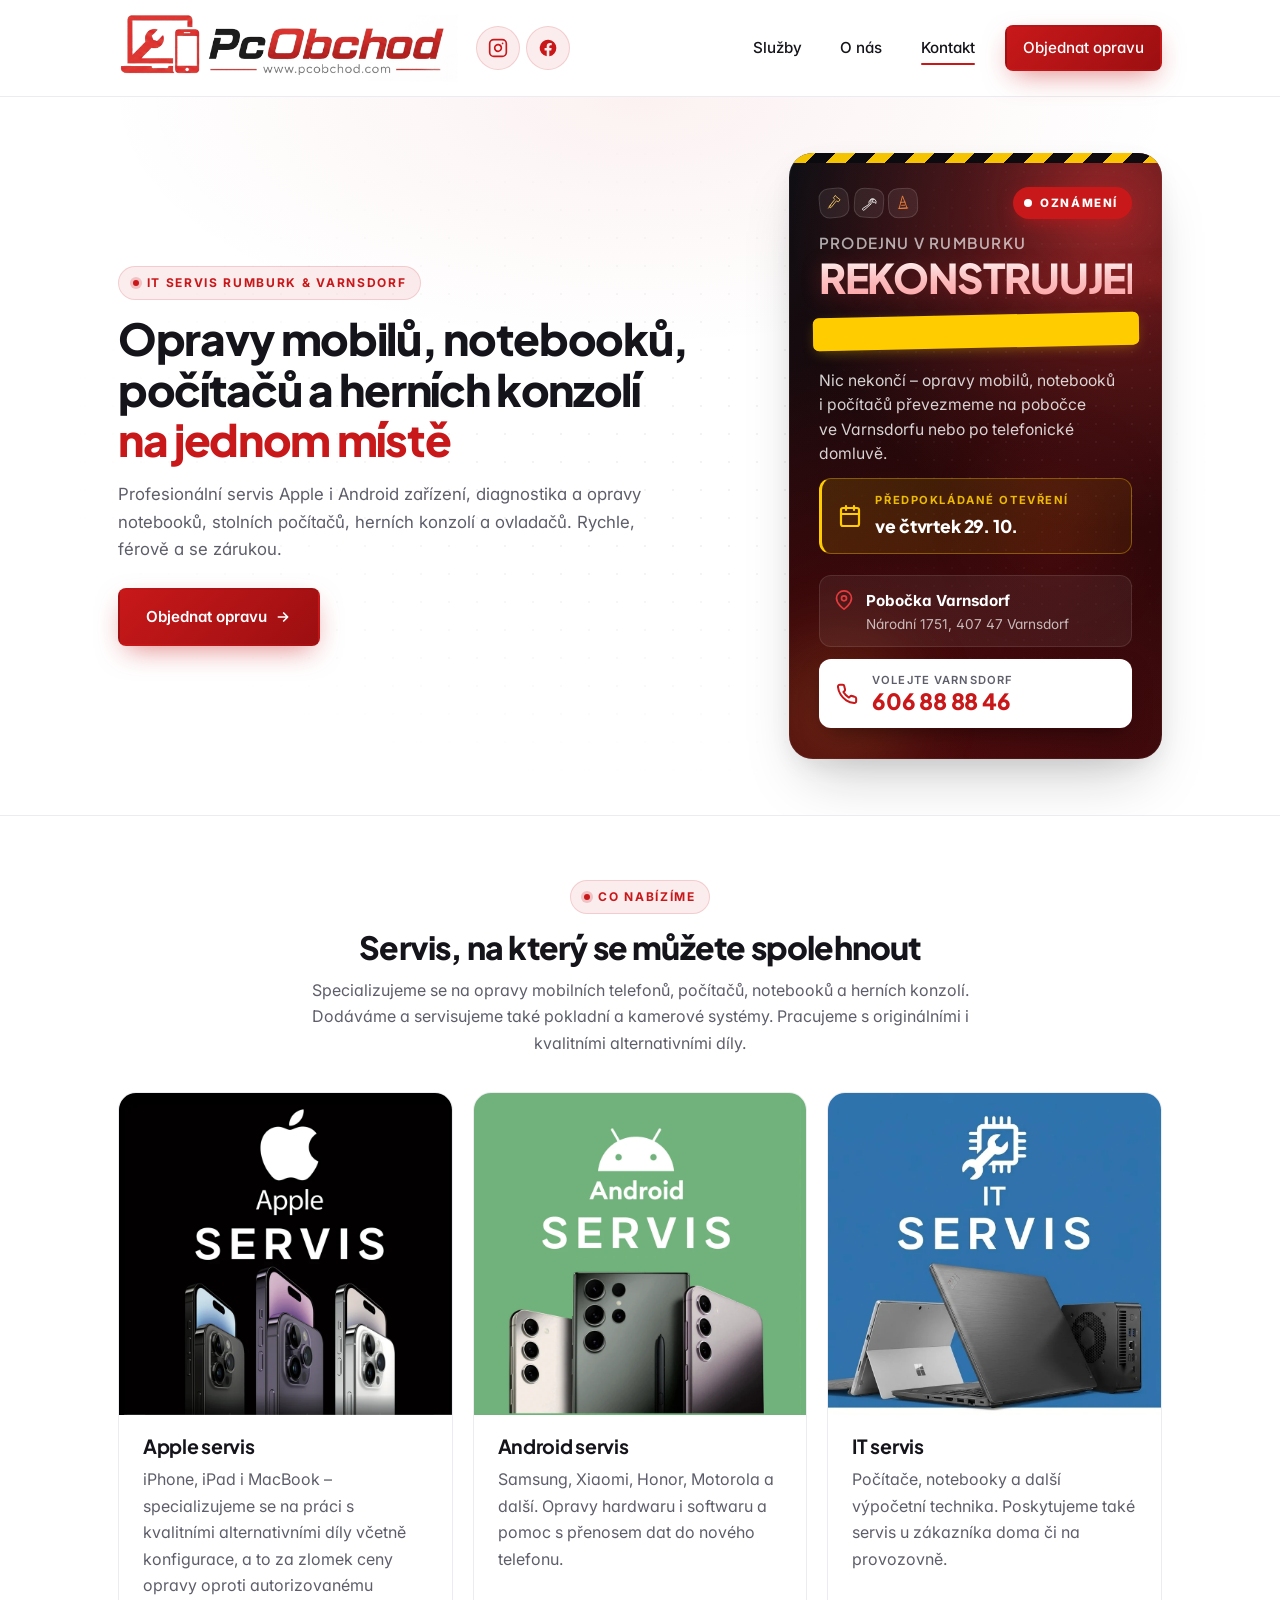
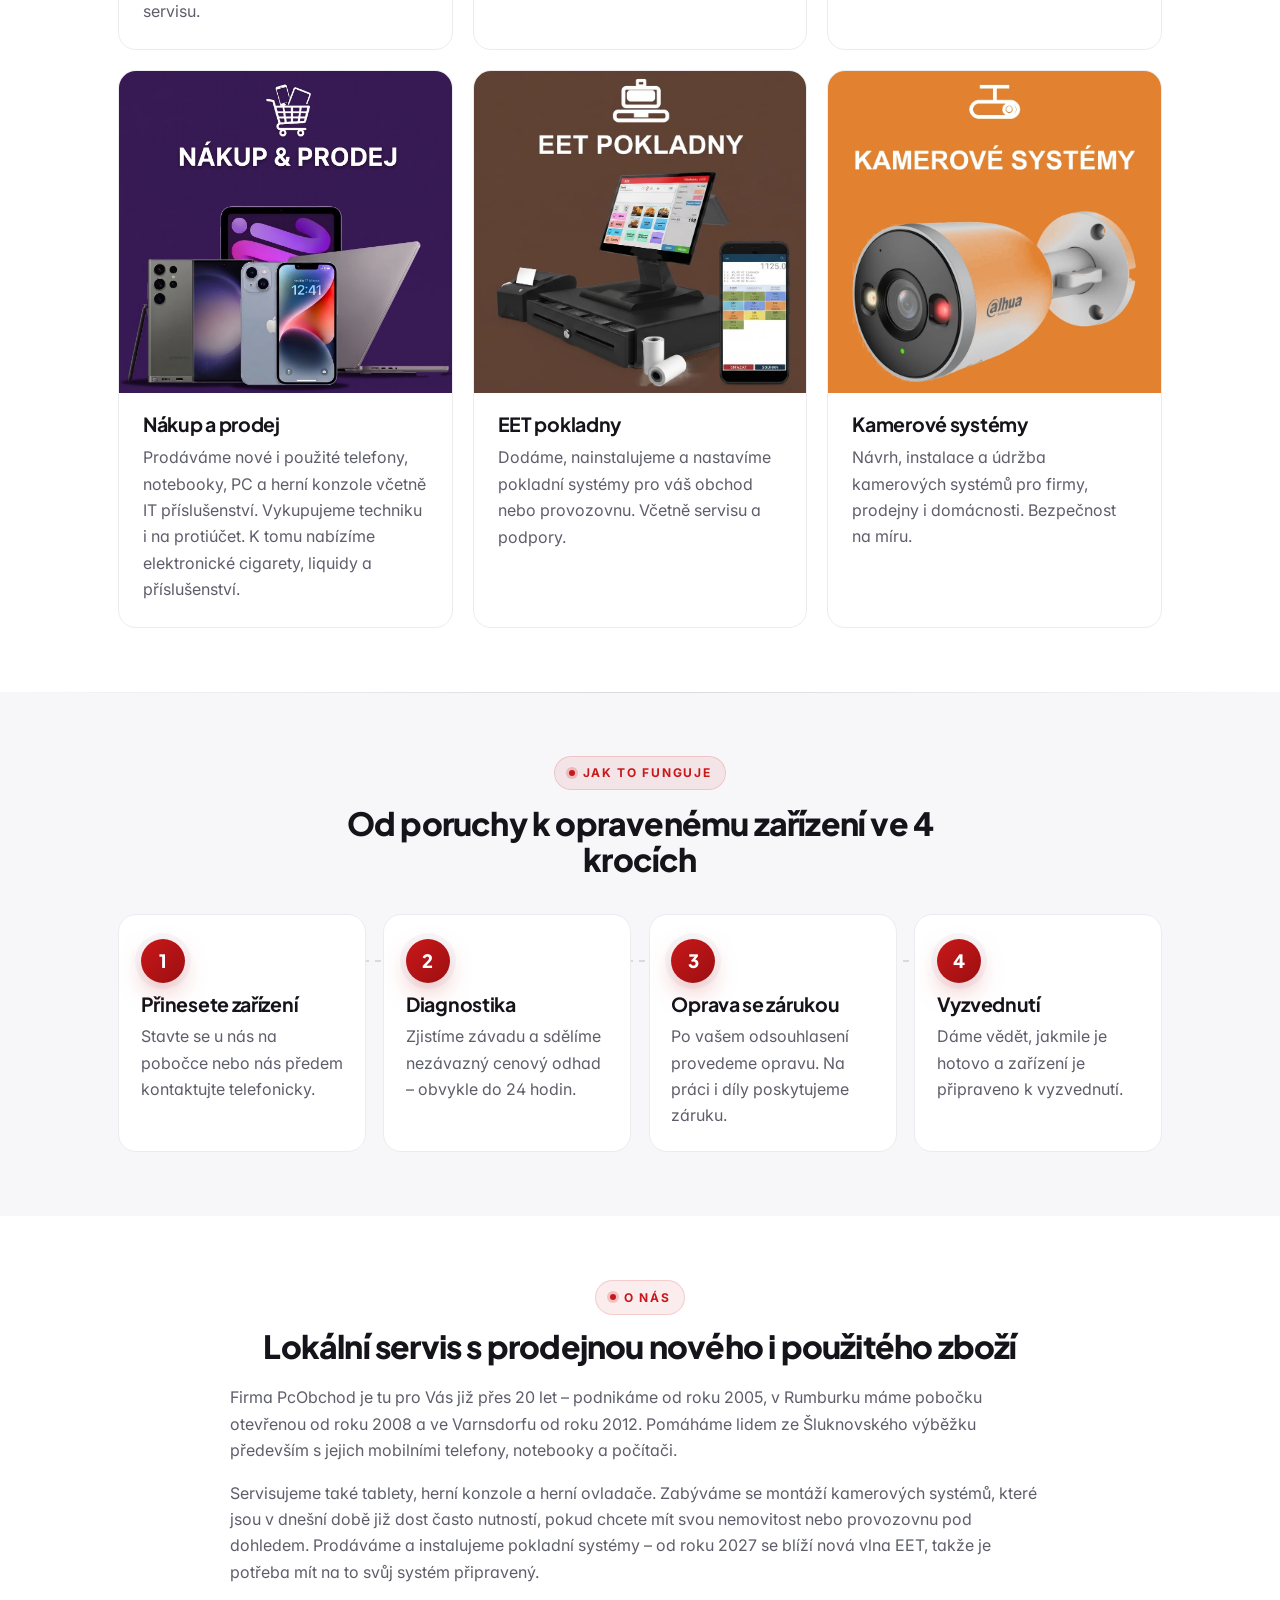
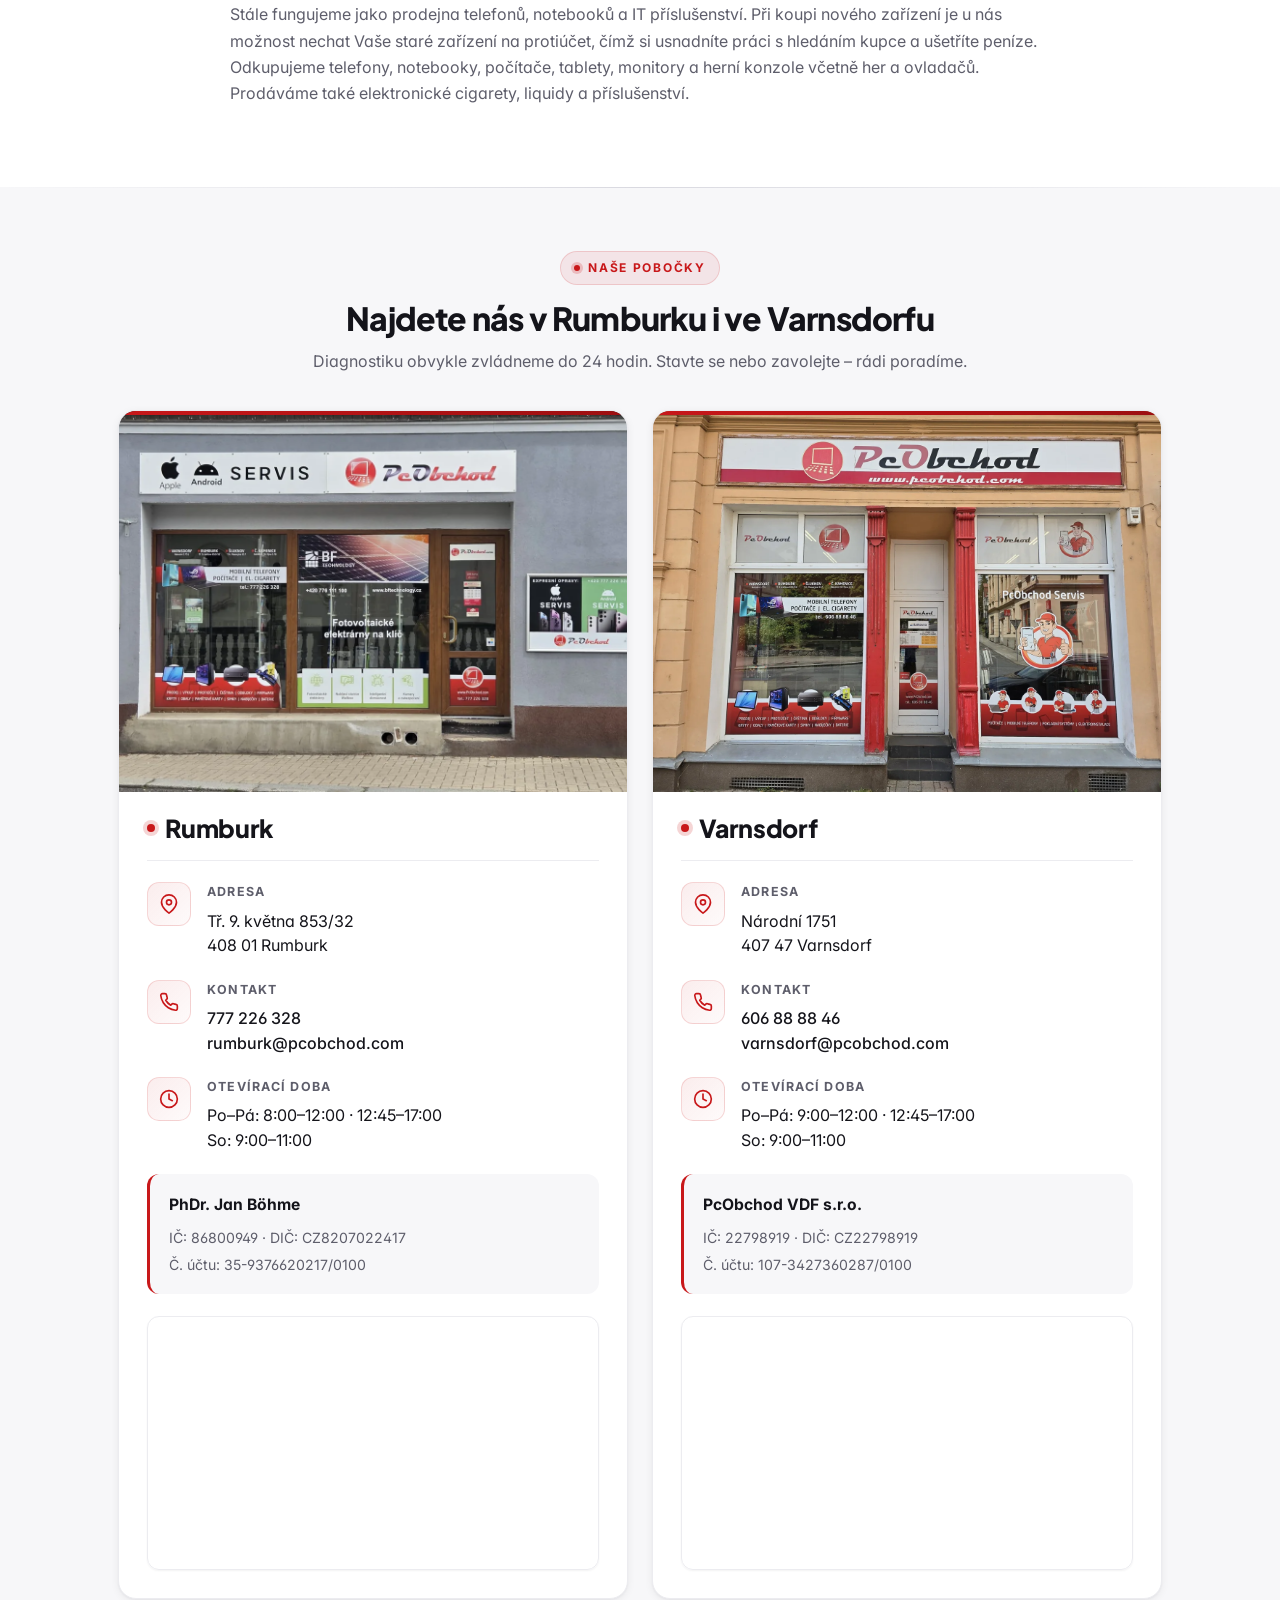
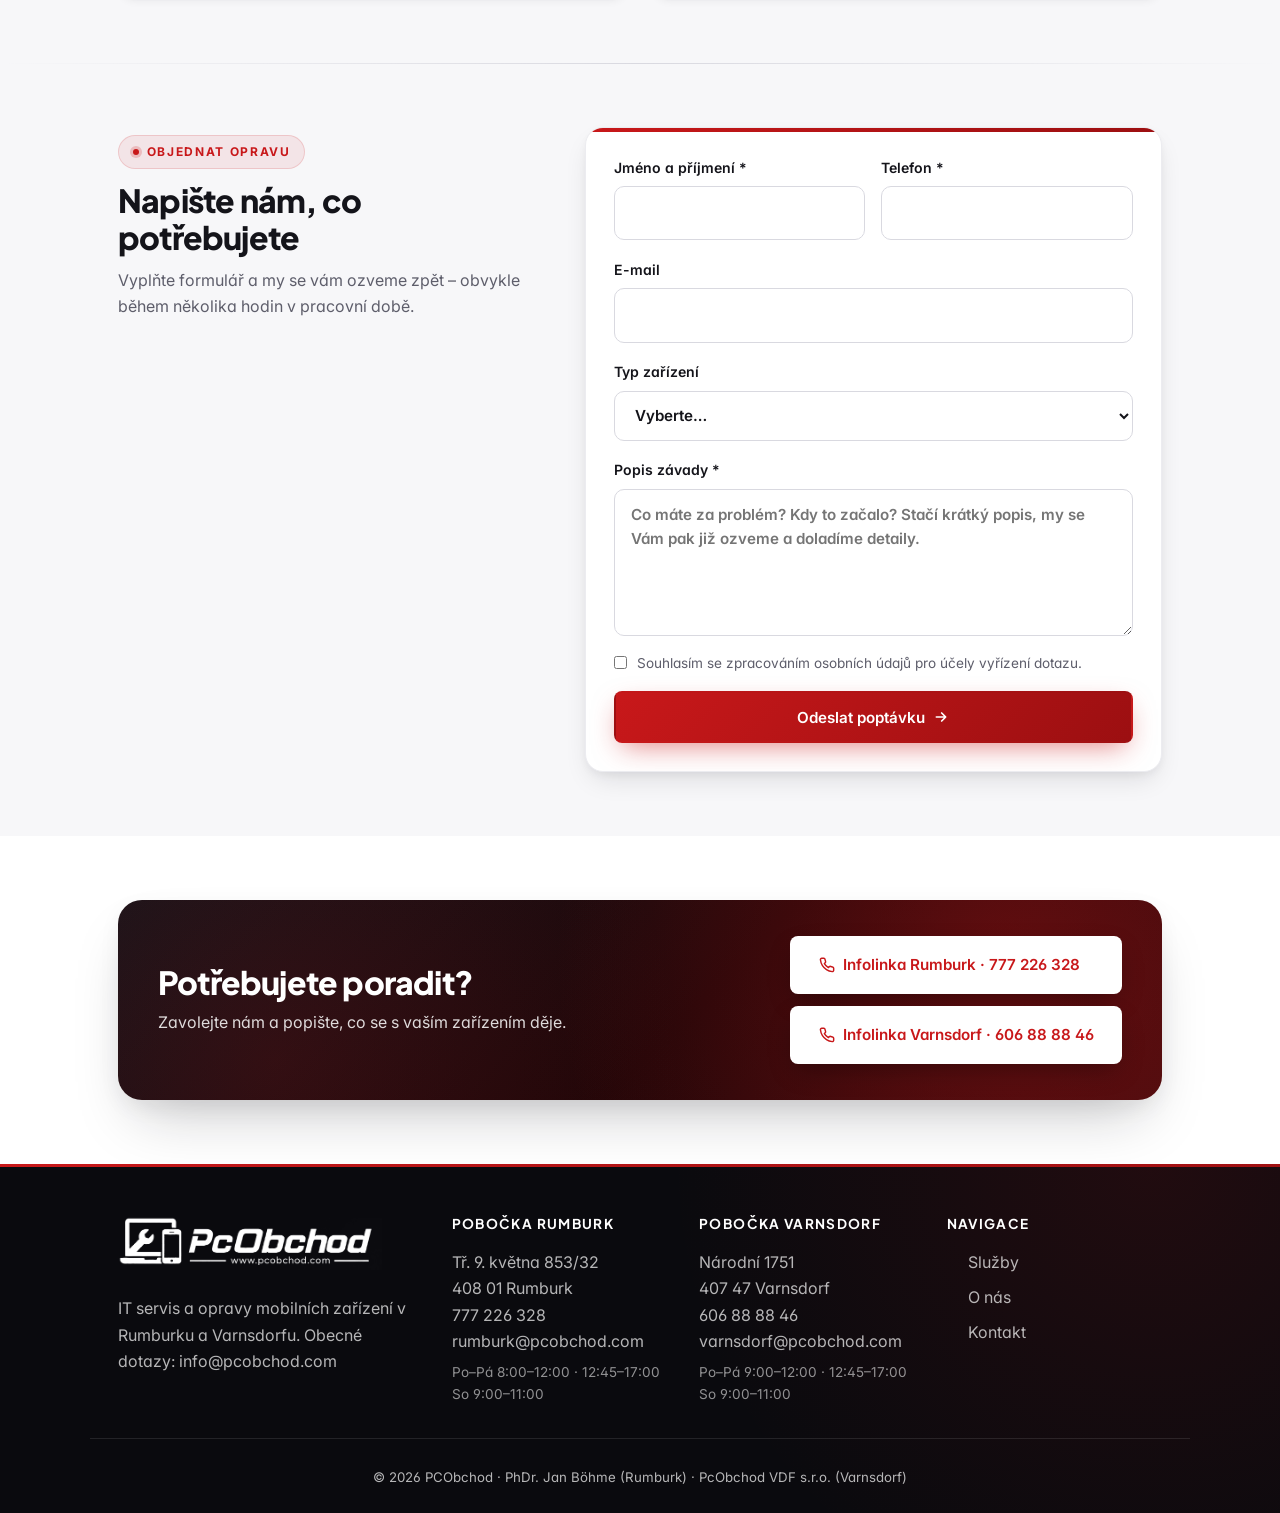
==== commit db49c4d9: "upd 3" ====
--- a/index.html
+++ b/index.html
@@ -105,6 +105,17 @@
                     Nic nekončí – opravy mobilů, notebooků i&nbsp;počítačů převezmeme
                     na&nbsp;pobočce ve&nbsp;Varnsdorfu nebo po&nbsp;telefonické domluvě.
                 </p>
+
+                <div class="notice-reopen">
+                    <svg viewBox="0 0 24 24" fill="none" stroke="currentColor" stroke-width="2.2" stroke-linecap="round" stroke-linejoin="round" aria-hidden="true">
+                        <rect x="3" y="4" width="18" height="18" rx="2"/>
+                        <path d="M16 2v4M8 2v4M3 10h18"/>
+                    </svg>
+                    <div>
+                        <small>Předpokládané otevření</small>
+                        <strong>ve&nbsp;čtvrtek 29.&nbsp;10.</strong>
+                    </div>
+                </div>
 
                 <div class="notice-contact">
                     <div class="notice-location">
--- a/css/style.css
+++ b/css/style.css
@@ -376,6 +376,41 @@
 @keyframes tape-scroll {
     0% { transform: translateX(0); }
     100% { transform: translateX(-100%); }
+}
+
+.notice-reopen {
+    display: flex;
+    align-items: center;
+    gap: 0.85rem;
+    padding: 0.75rem 1rem;
+    background: linear-gradient(135deg, rgba(255, 204, 0, 0.14), rgba(255, 204, 0, 0.06));
+    border: 1px solid rgba(255, 204, 0, 0.35);
+    border-left: 3px solid #ffcc00;
+    border-radius: var(--radius);
+    margin-top: -0.25rem;
+}
+.notice-reopen svg {
+    width: 24px;
+    height: 24px;
+    flex-shrink: 0;
+    color: #ffcc00;
+}
+.notice-reopen small {
+    display: block;
+    font-size: 0.7rem;
+    font-weight: 700;
+    letter-spacing: 0.14em;
+    text-transform: uppercase;
+    color: rgba(255, 204, 0, 0.9);
+    margin-bottom: 0.15rem;
+}
+.notice-reopen strong {
+    display: block;
+    font-family: "Plus Jakarta Sans", "Inter", sans-serif;
+    font-size: 1.1rem;
+    font-weight: 800;
+    color: #fff;
+    letter-spacing: -0.01em;
 }
 
 .notice-text {
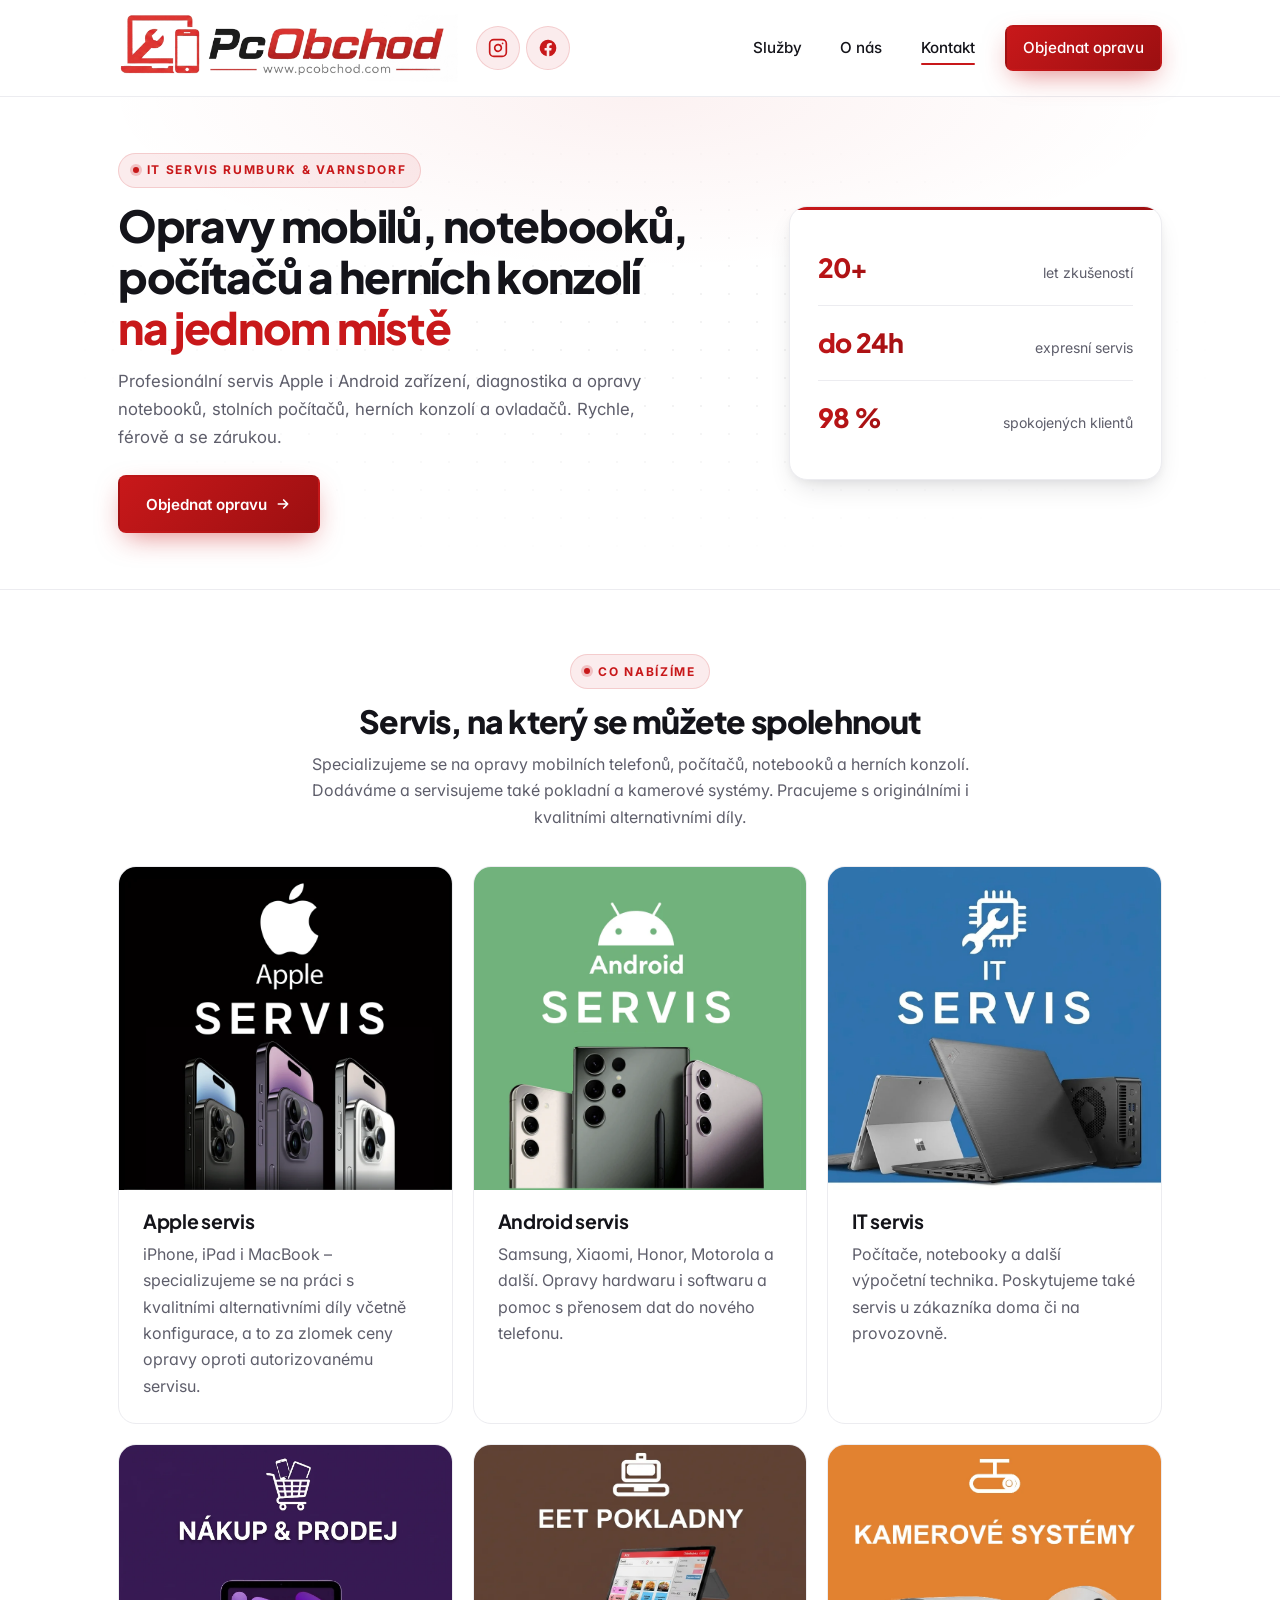
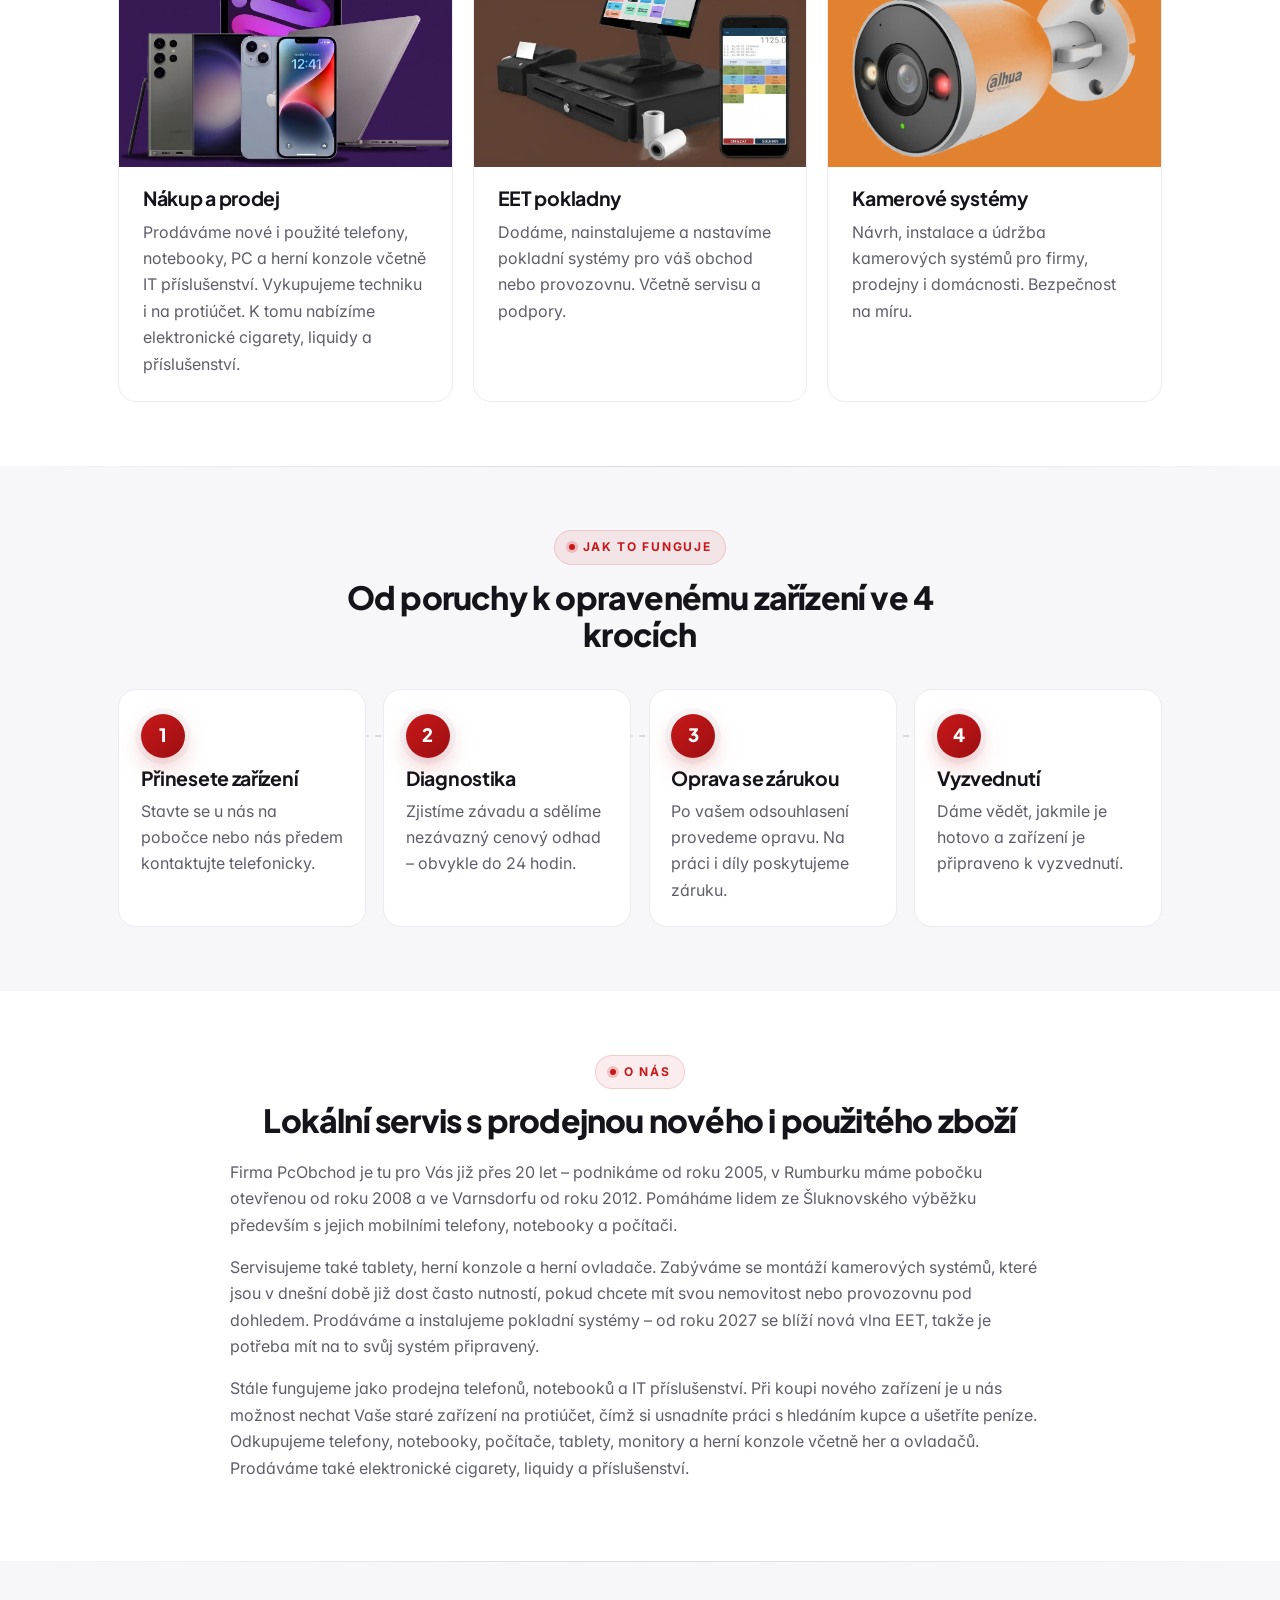
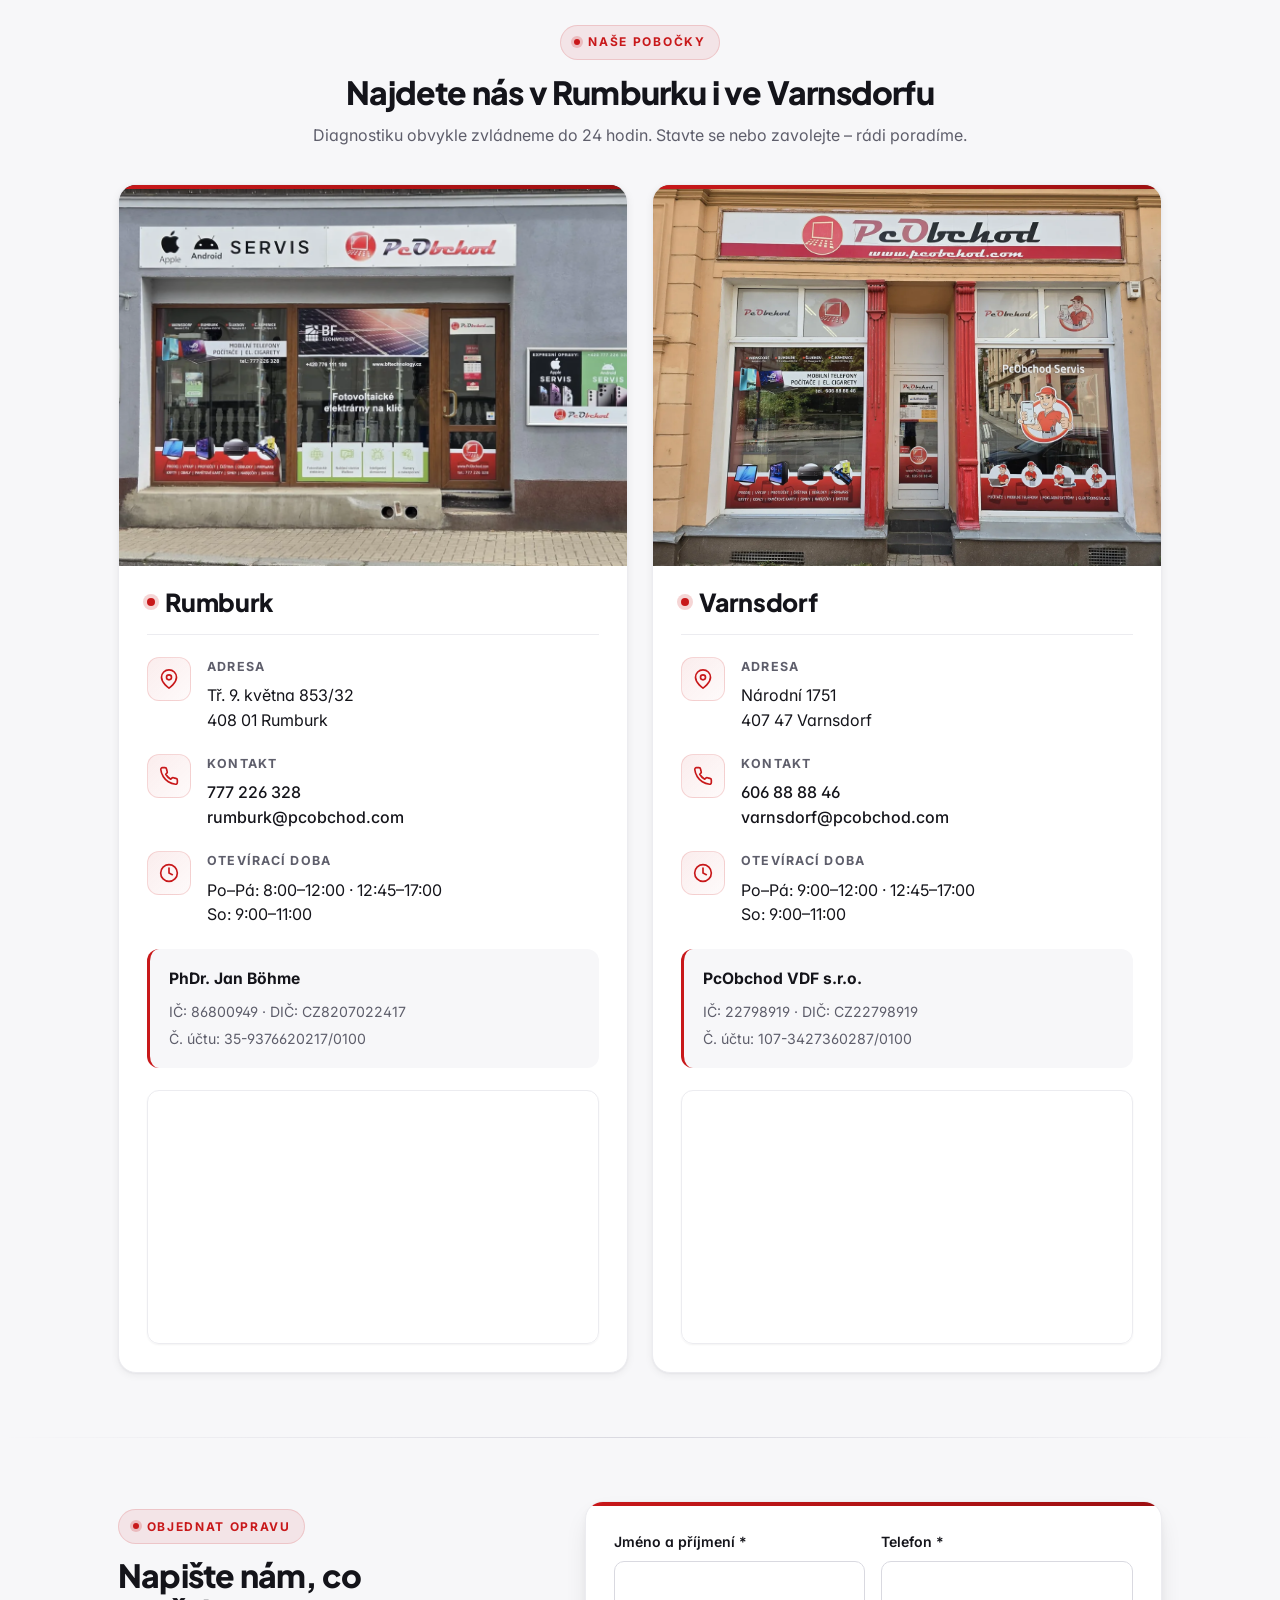
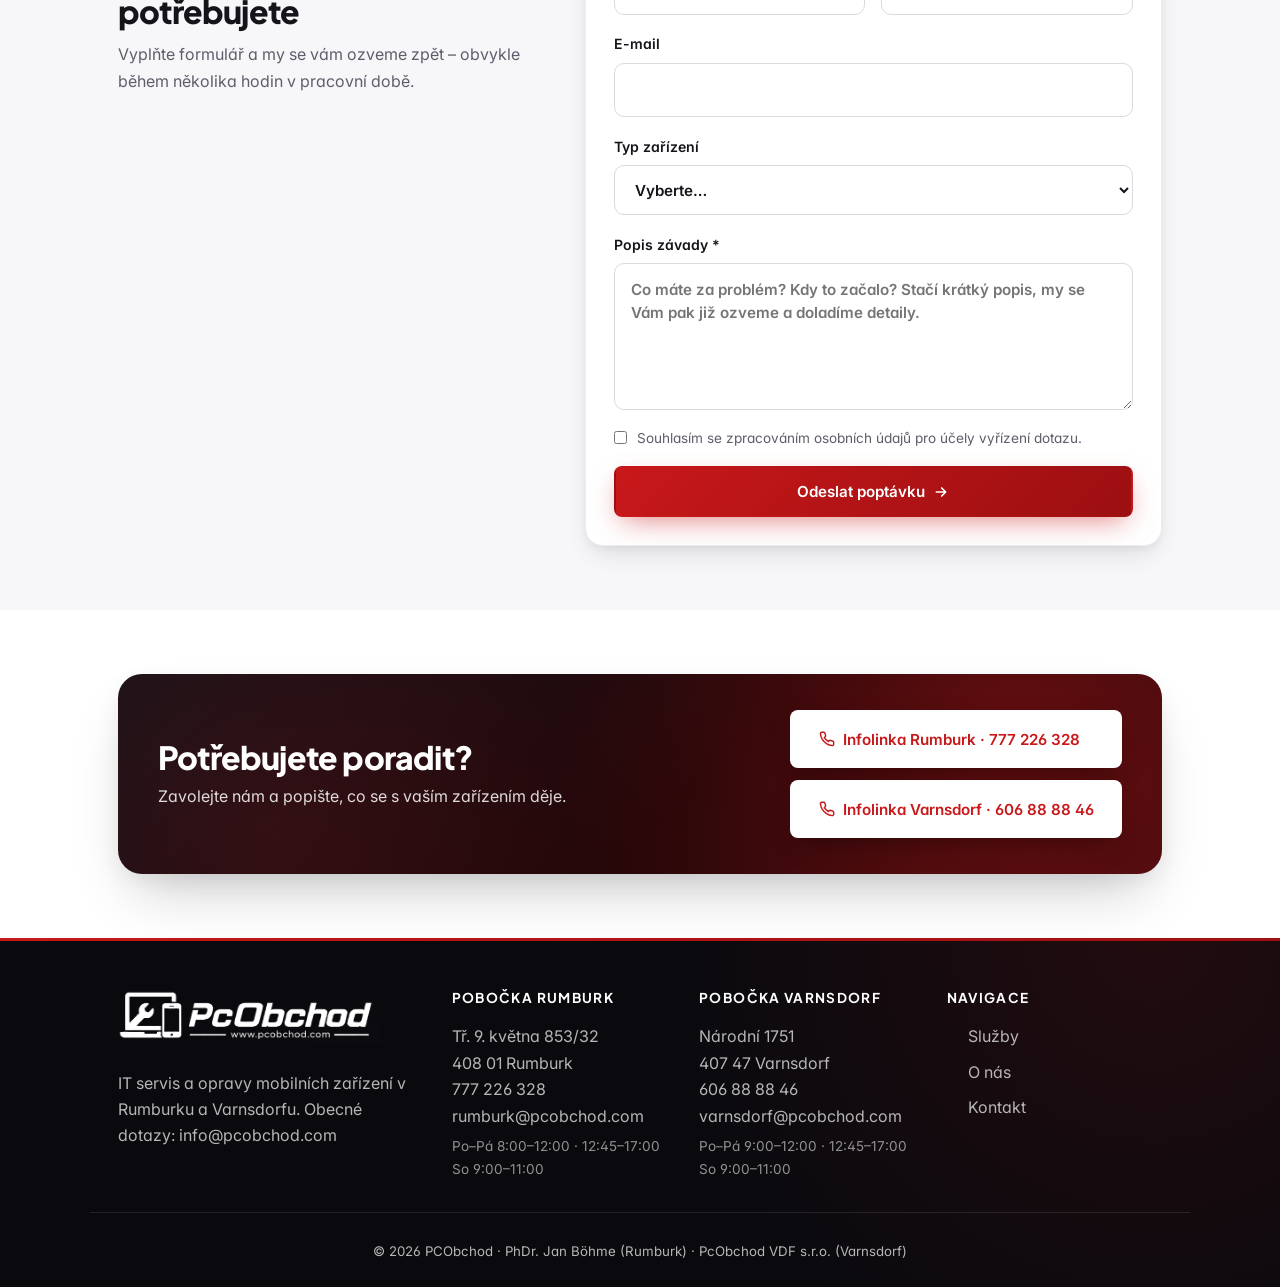
==== commit 81eb43dc: "Pryč banner o rekonstrukci prodejny Rumburk (index.html)" ====
--- a/index.html
+++ b/index.html
@@ -60,83 +60,12 @@
                     </a>
                 </div>
             </div>
-            <aside class="hero-notice" data-reveal style="--reveal-delay: 120ms">
-                <div class="notice-stripes" aria-hidden="true"></div>
-                <div class="notice-glow" aria-hidden="true"></div>
-                <div class="notice-pattern" aria-hidden="true"></div>
-                <div class="notice-blobs" aria-hidden="true">
-                    <span class="blob b1"></span>
-                    <span class="blob b2"></span>
-                    <span class="blob b3"></span>
-                </div>
-
-                <div class="notice-top">
-                    <div class="notice-tools" aria-hidden="true">
-                        <svg class="tool tool-hammer" viewBox="0 0 48 48" fill="none" stroke="currentColor" stroke-width="2.4" stroke-linecap="round" stroke-linejoin="round">
-                            <path d="M31 7l10 10-5 5-5-3-16 16a3 3 0 0 1-4-4l16-16-3-5 5-5z"/>
-                            <path d="M15 29l-7 7"/>
-                        </svg>
-                        <svg class="tool tool-wrench" viewBox="0 0 48 48" fill="none" stroke="currentColor" stroke-width="2.4" stroke-linecap="round" stroke-linejoin="round">
-                            <path d="M29 13a9 9 0 0 1 13 11l-4-4-4 2-2-4 4-4a9 9 0 0 0-11 13L8 40a3 3 0 0 0 4 4l17-17z"/>
-                        </svg>
-                        <svg class="tool tool-cone" viewBox="0 0 48 48" fill="none" stroke="currentColor" stroke-width="2.4" stroke-linecap="round" stroke-linejoin="round">
-                            <path d="M24 6l10 32H14z"/>
-                            <path d="M12 38h24"/>
-                            <path d="M18 22h12"/>
-                            <path d="M20 30h8"/>
-                        </svg>
-                    </div>
-                    <div class="notice-badge">
-                        <span class="dot"></span>
-                        <span>Oznámení</span>
-                    </div>
-                </div>
-
-                <h2 class="notice-title">
-                    <span class="title-small">Prodejnu v&nbsp;Rumburku</span>
-                    <span class="title-big">REKONSTRUUJEME</span>
-                </h2>
-
-                <div class="notice-tape" aria-hidden="true">
-                    <span>DOČASNĚ · UZAVŘENO · DOČASNĚ · UZAVŘENO · DOČASNĚ · UZAVŘENO</span>
-                </div>
-
-                <p class="notice-text">
-                    Nic nekončí – opravy mobilů, notebooků i&nbsp;počítačů převezmeme
-                    na&nbsp;pobočce ve&nbsp;Varnsdorfu nebo po&nbsp;telefonické domluvě.
-                </p>
-
-                <div class="notice-reopen">
-                    <svg viewBox="0 0 24 24" fill="none" stroke="currentColor" stroke-width="2.2" stroke-linecap="round" stroke-linejoin="round" aria-hidden="true">
-                        <rect x="3" y="4" width="18" height="18" rx="2"/>
-                        <path d="M16 2v4M8 2v4M3 10h18"/>
-                    </svg>
-                    <div>
-                        <small>Předpokládané otevření</small>
-                        <strong>ve&nbsp;čtvrtek 29.&nbsp;10.</strong>
-                    </div>
-                </div>
-
-                <div class="notice-contact">
-                    <div class="notice-location">
-                        <svg viewBox="0 0 24 24" fill="none" stroke="currentColor" stroke-width="2" stroke-linecap="round" stroke-linejoin="round" aria-hidden="true">
-                            <path d="M21 10c0 7-9 13-9 13s-9-6-9-13a9 9 0 0 1 18 0z"/><circle cx="12" cy="10" r="3"/>
-                        </svg>
-                        <div>
-                            <strong>Pobočka Varnsdorf</strong>
-                            <span>Národní 1751, 407 47&nbsp;Varnsdorf</span>
-                        </div>
-                    </div>
-                    <a href="tel:+420606888846" class="notice-phone">
-                        <svg viewBox="0 0 24 24" fill="none" stroke="currentColor" stroke-width="2.2" stroke-linecap="round" stroke-linejoin="round" aria-hidden="true">
-                            <path d="M22 16.92v3a2 2 0 0 1-2.18 2 19.79 19.79 0 0 1-8.63-3.07 19.5 19.5 0 0 1-6-6 19.79 19.79 0 0 1-3.07-8.67A2 2 0 0 1 4.11 2h3a2 2 0 0 1 2 1.72 12.84 12.84 0 0 0 .7 2.81 2 2 0 0 1-.45 2.11L8.09 9.91a16 16 0 0 0 6 6l1.27-1.27a2 2 0 0 1 2.11-.45 12.84 12.84 0 0 0 2.81.7A2 2 0 0 1 22 16.92z"/>
-                        </svg>
-                        <span>
-                            <small>Volejte Varnsdorf</small>
-                            <strong>606 88 88 46</strong>
-                        </span>
-                    </a>
-                </div>
+            <aside class="hero-aside" data-reveal style="--reveal-delay: 120ms">
+                <ul class="hero-meta">
+                    <li><strong>20+</strong> <span>let zkušeností</span></li>
+                    <li><strong>do 24h</strong> <span>expresní servis</span></li>
+                    <li><strong>98 %</strong> <span>spokojených klientů</span></li>
+                </ul>
             </aside>
         </div>
     </section>
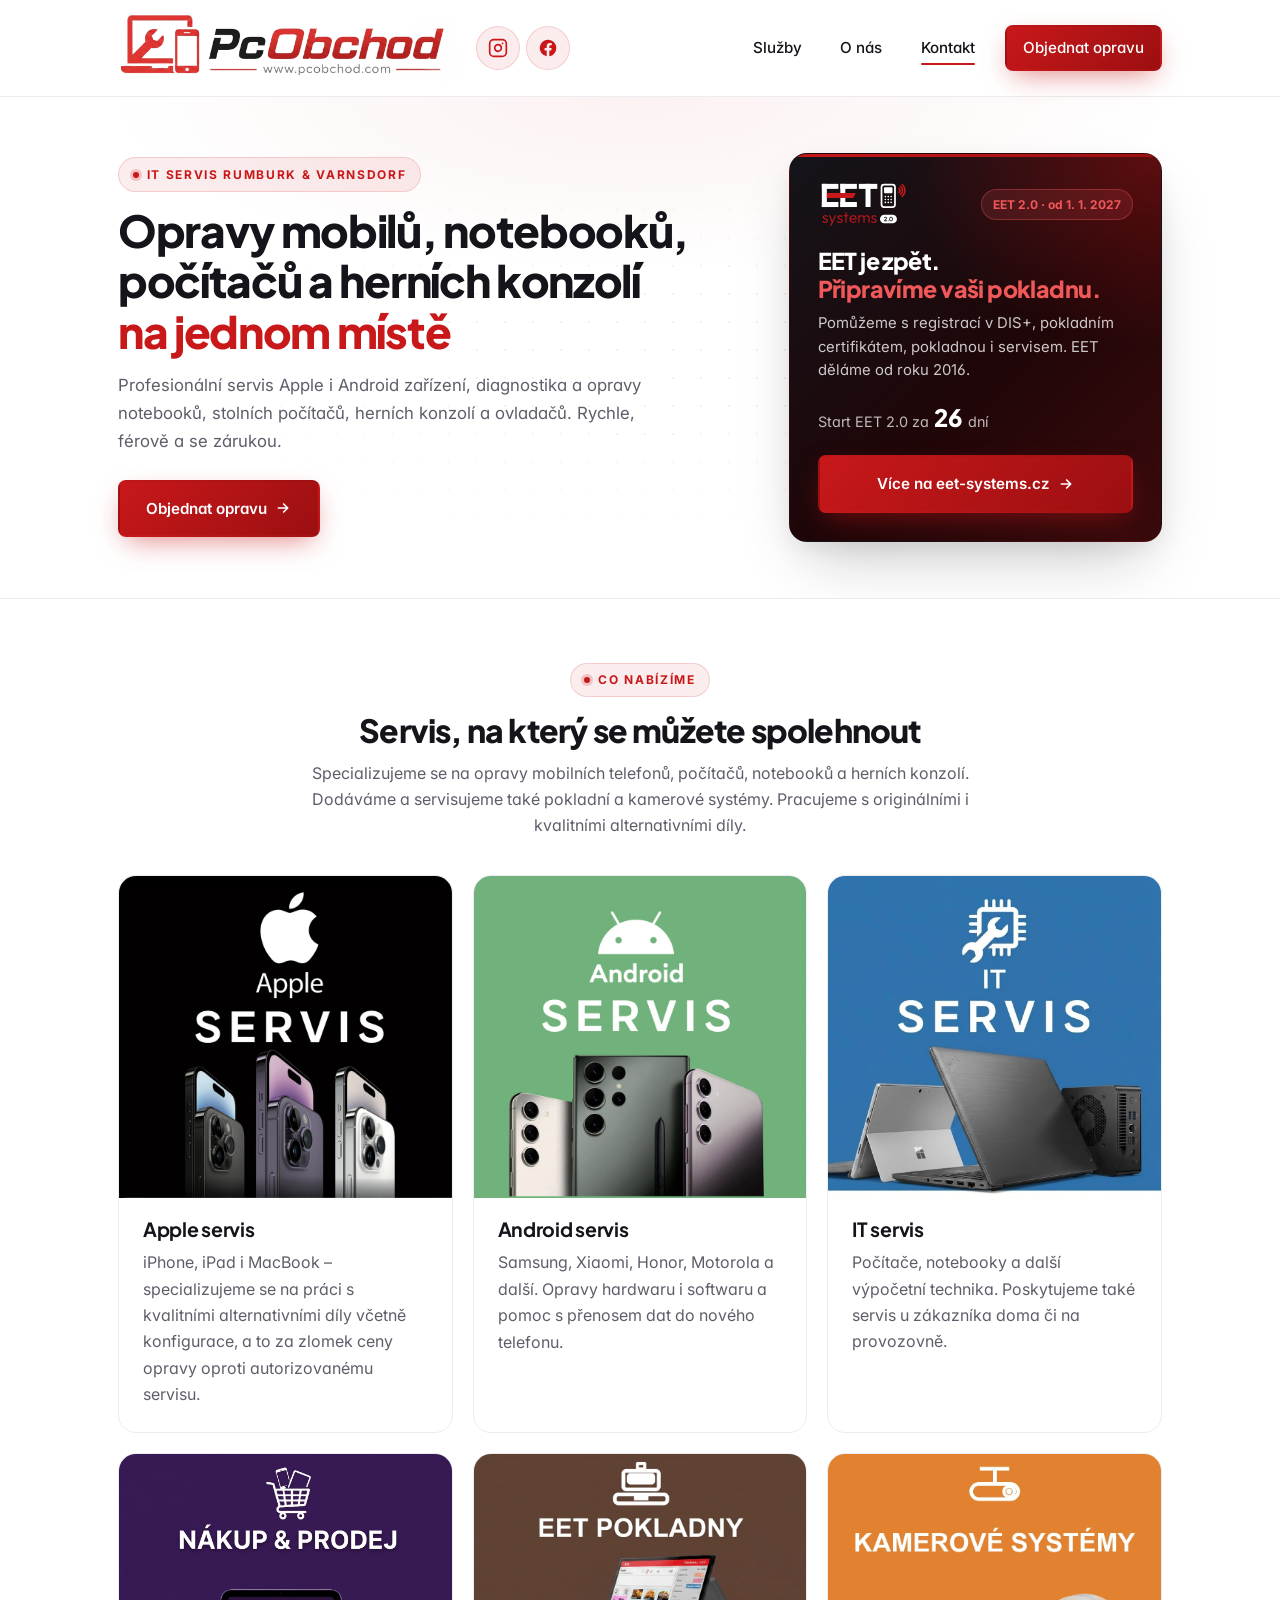
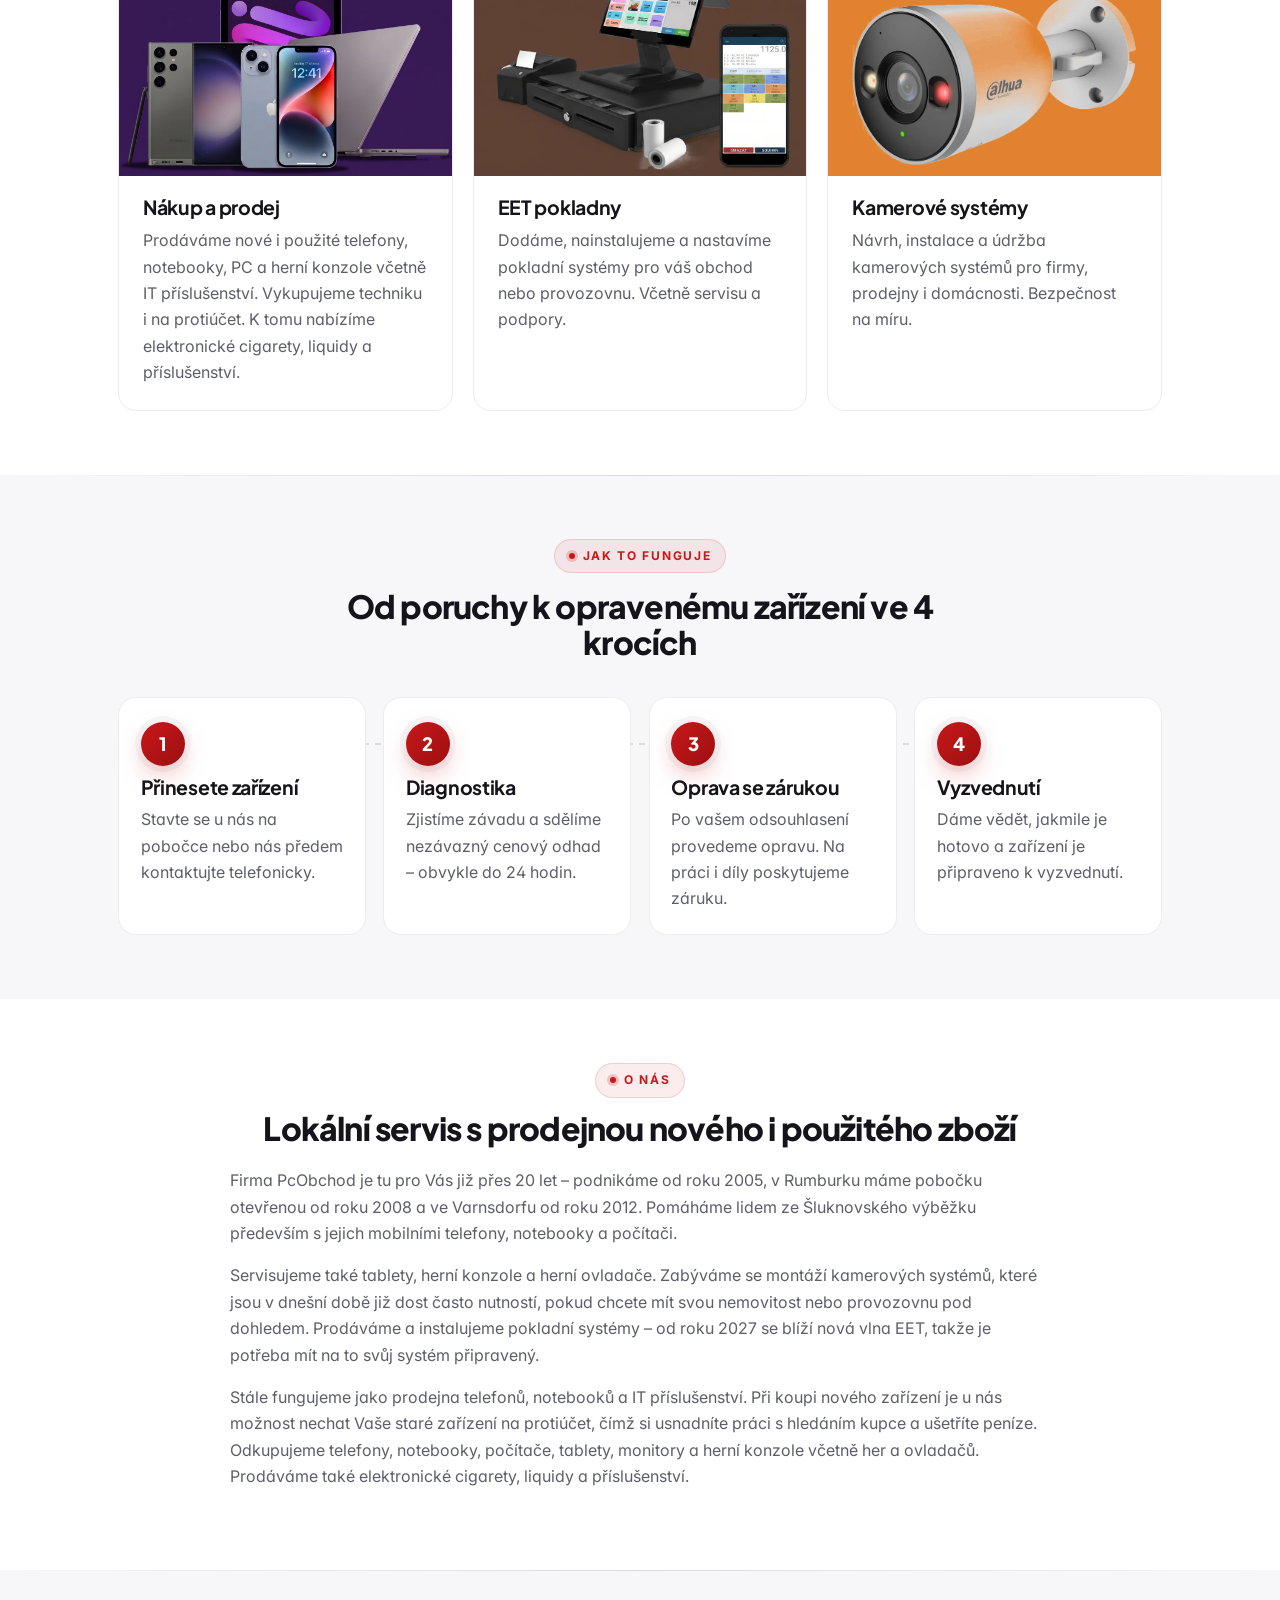
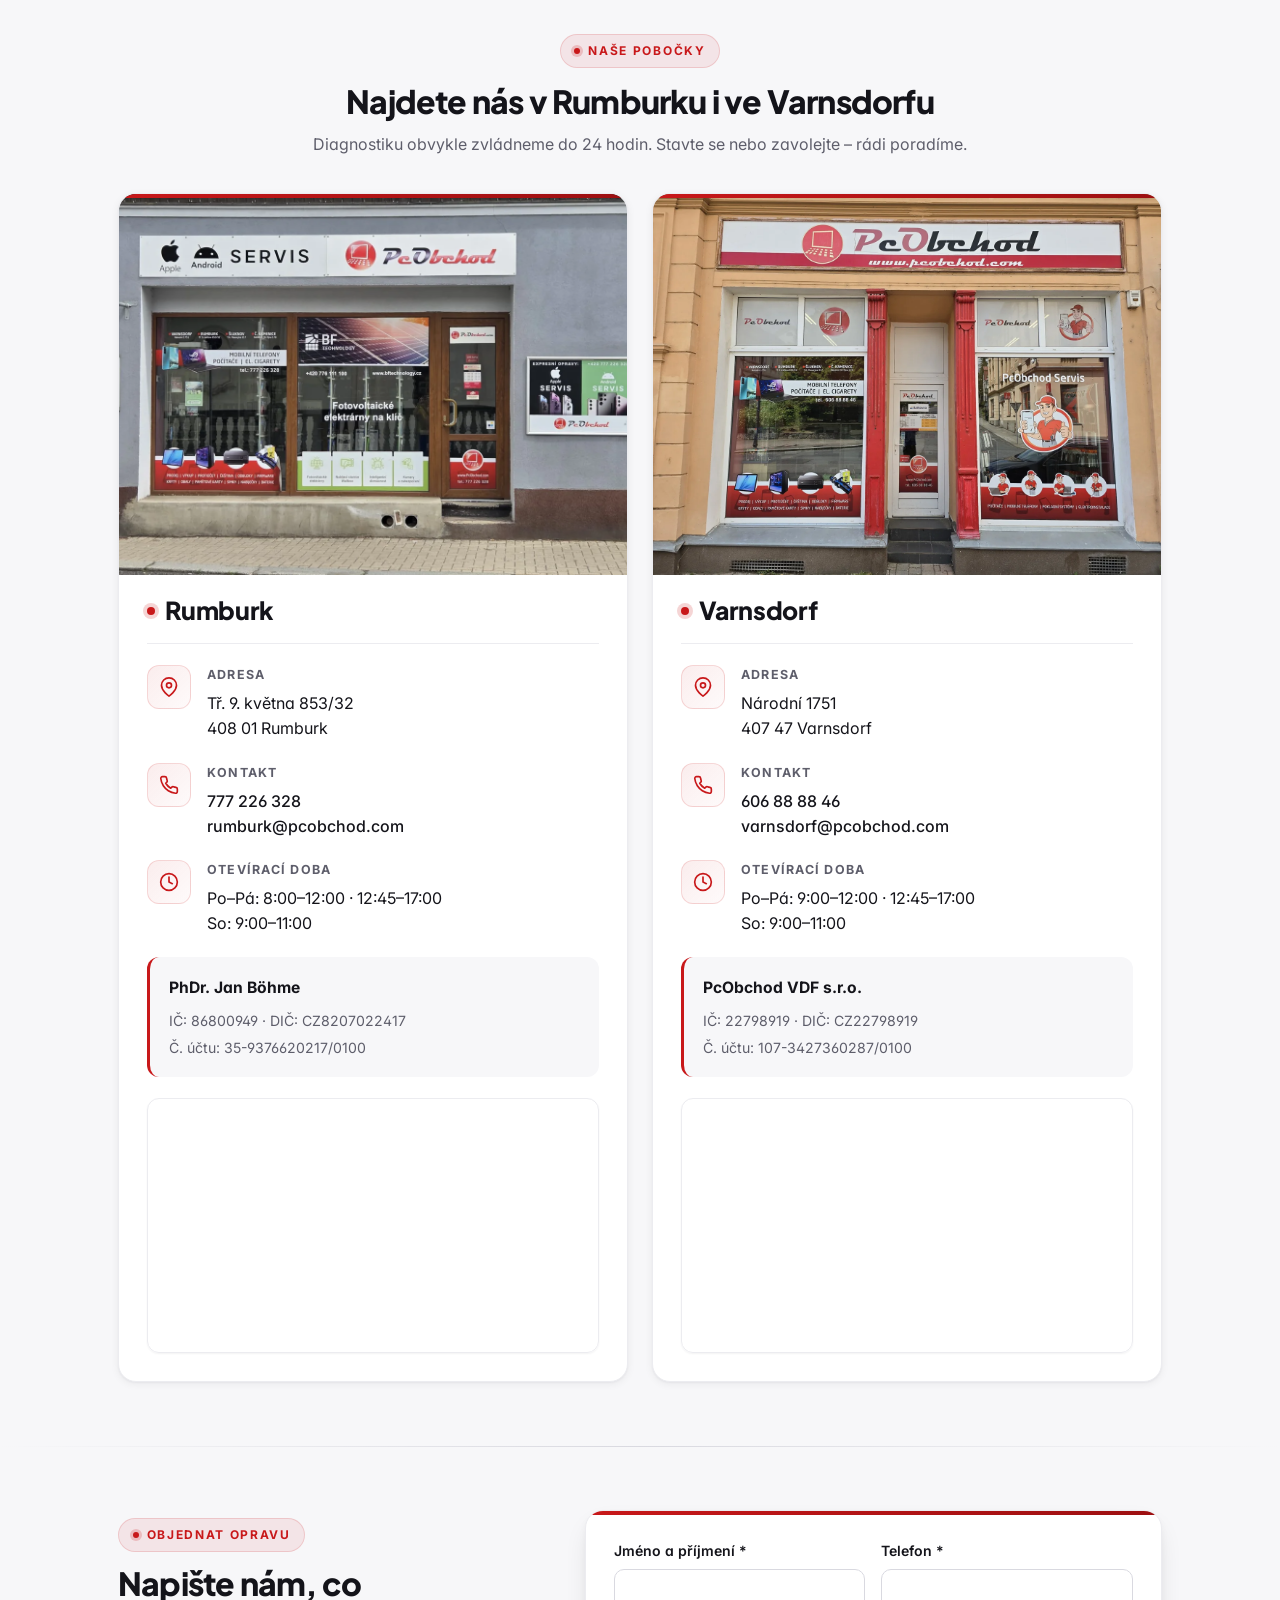
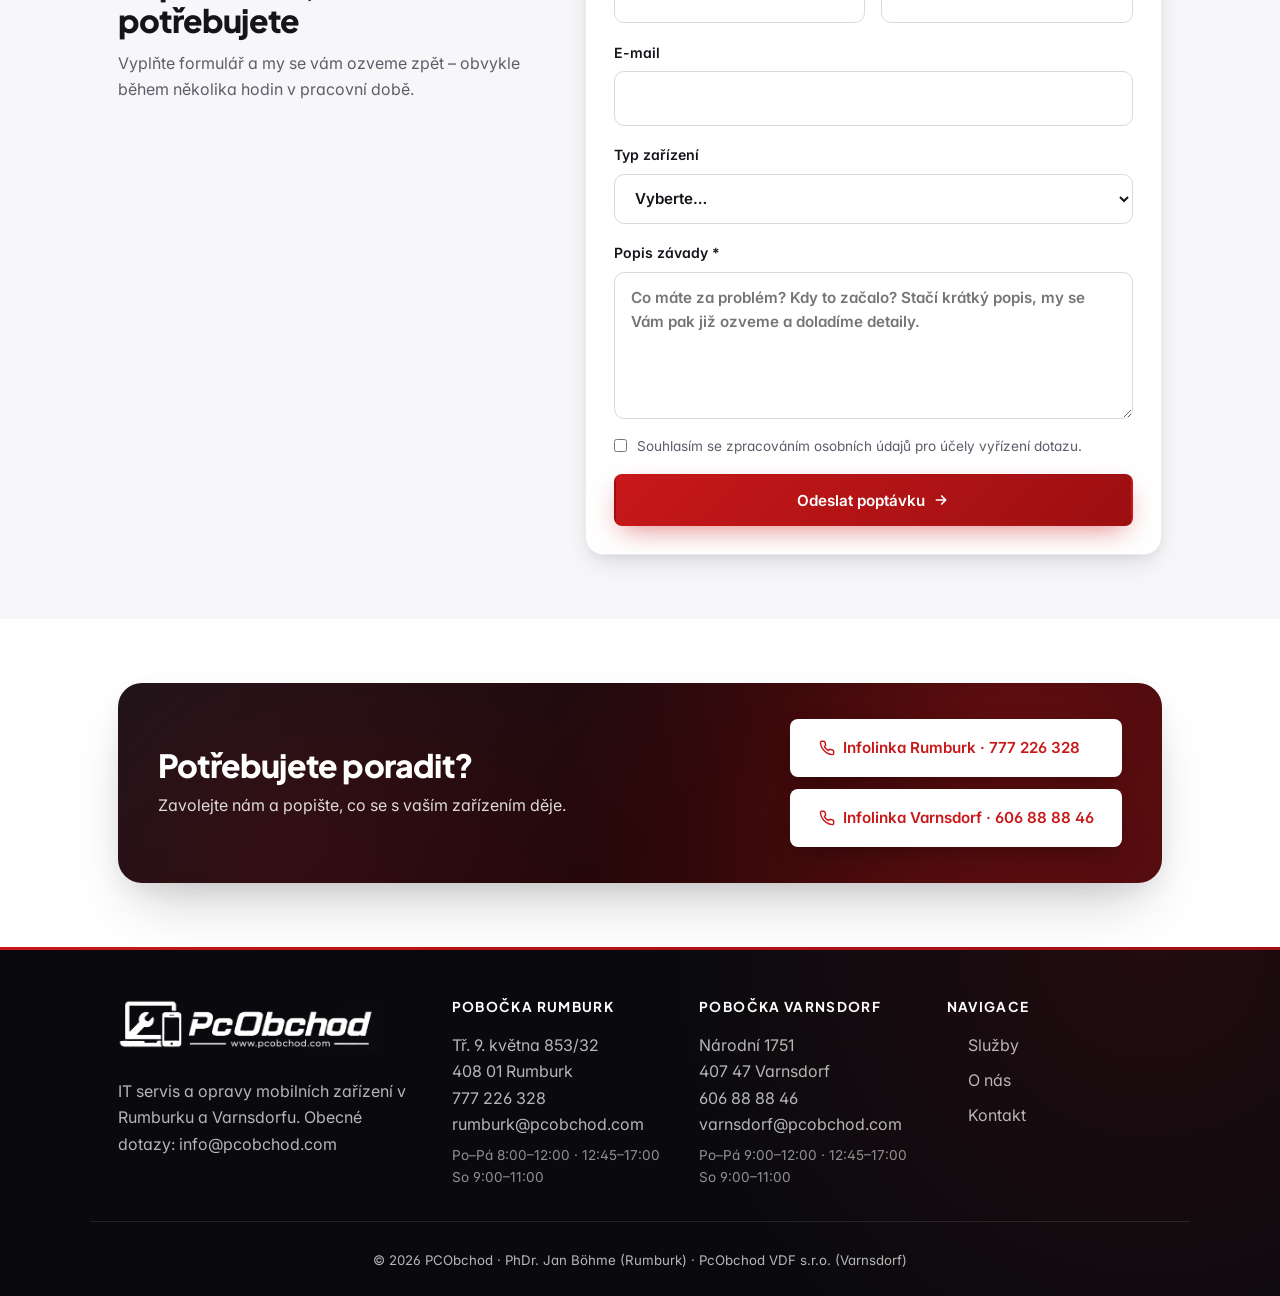
==== commit 8e3d10ee: "Banner EET 2.0 v úvodu místo bloku 20+ / do 24h / 98 % - odkaz na eet-systems.cz, logo EET Systems, " ====
--- a/index.html
+++ b/index.html
@@ -15,7 +15,7 @@
     <link rel="preconnect" href="https://fonts.googleapis.com">
     <link rel="preconnect" href="https://fonts.gstatic.com" crossorigin>
     <link rel="stylesheet" href="https://fonts.googleapis.com/css2?family=Inter:wght@400;500;600;700&family=Plus+Jakarta+Sans:wght@600;700;800&display=swap">
-    <link rel="stylesheet" href="css/style.css">
+    <link rel="stylesheet" href="css/style.css?v=20261111-1">
 </head>
 <body>
     <header class="header">
@@ -60,12 +60,18 @@
                     </a>
                 </div>
             </div>
-            <aside class="hero-aside" data-reveal style="--reveal-delay: 120ms">
-                <ul class="hero-meta">
-                    <li><strong>20+</strong> <span>let zkušeností</span></li>
-                    <li><strong>do 24h</strong> <span>expresní servis</span></li>
-                    <li><strong>98 %</strong> <span>spokojených klientů</span></li>
-                </ul>
+            <aside class="hero-aside hero-eet" data-reveal style="--reveal-delay: 120ms" aria-label="EET 2.0 – EET Systems">
+                <div class="hero-eet-top">
+                    <img src="img/eet-systems-logo.svg" alt="EET Systems" width="478" height="259">
+                    <span class="hero-eet-pill">EET 2.0 · od 1. 1. 2027</span>
+                </div>
+                <h2 class="hero-eet-title">EET je zpět. <span>Připravíme vaši pokladnu.</span></h2>
+                <p class="hero-eet-text">Pomůžeme s registrací v DIS+, pokladním certifikátem, pokladnou i servisem. EET děláme od roku 2016.</p>
+                <p class="hero-eet-odpocet" hidden>Start EET 2.0 za <strong id="eet-dni">51</strong> <span id="eet-dni-jednotka">dní</span></p>
+                <a href="https://eet-systems.cz/" class="btn btn-primary hero-eet-btn" target="_blank" rel="noopener">
+                    Více na eet-systems.cz
+                    <svg viewBox="0 0 24 24" fill="none" stroke="currentColor" stroke-width="2.5" stroke-linecap="round" stroke-linejoin="round"><path d="M5 12h14M13 6l6 6-6 6"/></svg>
+                </a>
             </aside>
         </div>
     </section>
@@ -419,6 +425,6 @@
         </div>
     </footer>
 
-    <script src="js/main.js"></script>
+    <script src="js/main.js?v=20261111-1"></script>
 </body>
 </html>
--- a/css/style.css
+++ b/css/style.css
@@ -177,326 +177,6 @@
 
 .btn svg { width: 16px; height: 16px; }
 
-/* ---------- Hero notice (reconstruction banner) ---------- */
-.hero-notice {
-    position: relative;
-    background:
-        linear-gradient(140deg, #0f0f14 0%, #1f0608 48%, #3d0a0c 100%);
-    color: #fff;
-    border-radius: var(--radius-xl, 24px);
-    padding: 1.75rem 1.9rem 1.9rem;
-    overflow: hidden;
-    isolation: isolate;
-    box-shadow: var(--shadow-lg), 0 0 0 1px rgba(255,255,255,0.05) inset;
-    display: flex;
-    flex-direction: column;
-    gap: 1rem;
-}
-
-/* Yellow-black construction stripe along the top */
-.notice-stripes {
-    position: absolute;
-    top: 0; left: 0; right: 0;
-    height: 10px;
-    background: repeating-linear-gradient(
-        -45deg,
-        #ffcc00 0 14px,
-        #0a0a0e 14px 28px
-    );
-    opacity: 0.95;
-}
-
-/* Decorative blobs */
-.notice-blobs { position: absolute; inset: 0; pointer-events: none; z-index: -1; }
-.notice-blobs .blob {
-    position: absolute;
-    border-radius: 50%;
-    filter: blur(40px);
-    opacity: 0.55;
-}
-.notice-blobs .b1 {
-    width: 220px; height: 220px;
-    top: -60px; right: -60px;
-    background: radial-gradient(circle, rgba(230,58,60,0.9), transparent 70%);
-    animation: blob-float 9s ease-in-out infinite;
-}
-.notice-blobs .b2 {
-    width: 180px; height: 180px;
-    bottom: -40px; left: -40px;
-    background: radial-gradient(circle, rgba(255,180,60,0.5), transparent 70%);
-    animation: blob-float 11s ease-in-out infinite -3s;
-}
-.notice-blobs .b3 {
-    width: 140px; height: 140px;
-    top: 50%; right: 10%;
-    background: radial-gradient(circle, rgba(200,24,26,0.6), transparent 70%);
-    animation: blob-float 8s ease-in-out infinite -5s;
-}
-@keyframes blob-float {
-    0%, 100% { transform: translate(0, 0) scale(1); }
-    50% { transform: translate(14px, -18px) scale(1.08); }
-}
-@media (prefers-reduced-motion: reduce) {
-    .notice-blobs .blob, .notice-tape span { animation: none; }
-}
-.notice-glow {
-    position: absolute;
-    inset: 0;
-    background:
-        radial-gradient(circle at 85% 10%, rgba(230, 58, 60, 0.45), transparent 50%),
-        radial-gradient(circle at 10% 95%, rgba(200, 24, 26, 0.25), transparent 55%);
-    pointer-events: none;
-    z-index: -1;
-}
-.notice-pattern {
-    position: absolute;
-    inset: 0;
-    background-image:
-        radial-gradient(circle at 1px 1px, rgba(255,255,255,0.08) 1px, transparent 0);
-    background-size: 18px 18px;
-    mask-image: radial-gradient(ellipse at 70% 40%, black 25%, transparent 70%);
-    -webkit-mask-image: radial-gradient(ellipse at 70% 40%, black 25%, transparent 70%);
-    pointer-events: none;
-    z-index: -1;
-    opacity: 0.6;
-}
-.notice-top {
-    display: flex;
-    align-items: center;
-    justify-content: space-between;
-    gap: 1rem;
-    margin-top: 0.4rem;
-}
-.notice-tools {
-    display: inline-flex;
-    gap: 0.3rem;
-    color: #fff;
-    opacity: 0.9;
-}
-.notice-tools .tool {
-    width: 30px;
-    height: 30px;
-    padding: 5px;
-    border-radius: 10px;
-    background: rgba(255, 255, 255, 0.08);
-    border: 1px solid rgba(255, 255, 255, 0.15);
-}
-.notice-tools .tool-hammer { color: #ffd166; transform: rotate(-6deg); }
-.notice-tools .tool-wrench { color: #ffffff; transform: rotate(4deg); }
-.notice-tools .tool-cone { color: #ff8a3d; transform: rotate(-3deg); }
-
-.notice-badge {
-    display: inline-flex;
-    align-items: center;
-    gap: 0.5rem;
-    padding: 0.4rem 0.85rem 0.4rem 0.7rem;
-    background: var(--primary);
-    border-radius: 999px;
-    font-size: 0.72rem;
-    font-weight: 800;
-    letter-spacing: 0.14em;
-    text-transform: uppercase;
-    color: #fff;
-    box-shadow: 0 6px 18px -4px rgba(200, 24, 26, 0.6);
-}
-.notice-badge .dot {
-    width: 8px;
-    height: 8px;
-    border-radius: 50%;
-    background: #fff;
-    box-shadow: 0 0 0 0 rgba(255, 255, 255, 0.7);
-    animation: notice-pulse 1.6s ease-out infinite;
-}
-@keyframes notice-pulse {
-    0% { box-shadow: 0 0 0 0 rgba(255, 255, 255, 0.6); }
-    70% { box-shadow: 0 0 0 10px rgba(255, 255, 255, 0); }
-    100% { box-shadow: 0 0 0 0 rgba(255, 255, 255, 0); }
-}
-
-.notice-title {
-    font-family: "Plus Jakarta Sans", "Inter", sans-serif;
-    color: #fff;
-    margin: 0;
-    display: flex;
-    flex-direction: column;
-    line-height: 1;
-}
-.notice-title .title-small {
-    font-size: 0.95rem;
-    font-weight: 600;
-    letter-spacing: 0.08em;
-    text-transform: uppercase;
-    color: rgba(255, 255, 255, 0.65);
-    margin-bottom: 0.5rem;
-}
-.notice-title .title-big {
-    font-size: clamp(1.9rem, 3.2vw, 2.6rem);
-    font-weight: 900;
-    letter-spacing: -0.03em;
-    line-height: 0.95;
-    background: linear-gradient(180deg, #fff 0%, #ffb0b2 100%);
-    -webkit-background-clip: text;
-    background-clip: text;
-    -webkit-text-fill-color: transparent;
-    text-shadow: 0 2px 20px rgba(230, 58, 60, 0.25);
-}
-
-/* Marquee construction tape */
-.notice-tape {
-    position: relative;
-    overflow: hidden;
-    background: #ffcc00;
-    color: #0a0a0e;
-    border-radius: 6px;
-    padding: 0.4rem 0;
-    font-family: "Plus Jakarta Sans", "Inter", sans-serif;
-    font-size: 0.78rem;
-    font-weight: 800;
-    letter-spacing: 0.18em;
-    transform: rotate(-1.2deg);
-    box-shadow: 0 4px 14px -4px rgba(255, 204, 0, 0.4);
-    margin: 0.1rem -0.4rem 0.3rem;
-}
-.notice-tape::before, .notice-tape::after {
-    content: "";
-    position: absolute;
-    top: 0; bottom: 0;
-    width: 36px;
-    pointer-events: none;
-    z-index: 2;
-}
-.notice-tape::before { left: 0; background: linear-gradient(90deg, #ffcc00, transparent); }
-.notice-tape::after { right: 0; background: linear-gradient(-90deg, #ffcc00, transparent); }
-.notice-tape span {
-    display: inline-block;
-    padding-left: 100%;
-    white-space: nowrap;
-    animation: tape-scroll 18s linear infinite;
-}
-@keyframes tape-scroll {
-    0% { transform: translateX(0); }
-    100% { transform: translateX(-100%); }
-}
-
-.notice-reopen {
-    display: flex;
-    align-items: center;
-    gap: 0.85rem;
-    padding: 0.75rem 1rem;
-    background: linear-gradient(135deg, rgba(255, 204, 0, 0.14), rgba(255, 204, 0, 0.06));
-    border: 1px solid rgba(255, 204, 0, 0.35);
-    border-left: 3px solid #ffcc00;
-    border-radius: var(--radius);
-    margin-top: -0.25rem;
-}
-.notice-reopen svg {
-    width: 24px;
-    height: 24px;
-    flex-shrink: 0;
-    color: #ffcc00;
-}
-.notice-reopen small {
-    display: block;
-    font-size: 0.7rem;
-    font-weight: 700;
-    letter-spacing: 0.14em;
-    text-transform: uppercase;
-    color: rgba(255, 204, 0, 0.9);
-    margin-bottom: 0.15rem;
-}
-.notice-reopen strong {
-    display: block;
-    font-family: "Plus Jakarta Sans", "Inter", sans-serif;
-    font-size: 1.1rem;
-    font-weight: 800;
-    color: #fff;
-    letter-spacing: -0.01em;
-}
-
-.notice-text {
-    color: rgba(255, 255, 255, 0.82);
-    font-size: 0.98rem;
-    line-height: 1.55;
-    margin: 0;
-}
-.notice-contact {
-    display: flex;
-    flex-direction: column;
-    gap: 0.75rem;
-    margin-top: 0.3rem;
-}
-.notice-location {
-    display: flex;
-    align-items: flex-start;
-    gap: 0.75rem;
-    padding: 0.75rem 0.9rem;
-    background: rgba(255, 255, 255, 0.06);
-    border: 1px solid rgba(255, 255, 255, 0.1);
-    border-radius: var(--radius);
-}
-.notice-location svg {
-    flex-shrink: 0;
-    width: 20px;
-    height: 20px;
-    color: var(--primary-light);
-    margin-top: 2px;
-}
-.notice-location strong {
-    display: block;
-    color: #fff;
-    font-size: 0.95rem;
-    font-weight: 700;
-    margin-bottom: 0.15rem;
-}
-.notice-location span {
-    display: block;
-    color: rgba(255, 255, 255, 0.7);
-    font-size: 0.85rem;
-    line-height: 1.4;
-}
-.notice-phone {
-    display: inline-flex;
-    align-items: center;
-    gap: 0.85rem;
-    padding: 0.9rem 1.1rem;
-    background: #fff;
-    color: var(--primary);
-    border-radius: var(--radius);
-    text-decoration: none;
-    box-shadow: 0 10px 24px -8px rgba(0, 0, 0, 0.5), 0 0 0 1px rgba(200, 24, 26, 0.08);
-    transition: transform var(--transition), box-shadow var(--transition);
-}
-.notice-phone:hover {
-    color: var(--primary-dark);
-    transform: translateY(-2px);
-    box-shadow: 0 16px 32px -8px rgba(0, 0, 0, 0.55);
-}
-.notice-phone svg {
-    width: 22px;
-    height: 22px;
-    flex-shrink: 0;
-}
-.notice-phone span {
-    display: flex;
-    flex-direction: column;
-    line-height: 1.1;
-}
-.notice-phone small {
-    font-size: 0.7rem;
-    font-weight: 600;
-    color: var(--text-muted);
-    text-transform: uppercase;
-    letter-spacing: 0.1em;
-    margin-bottom: 0.2rem;
-}
-.notice-phone strong {
-    font-family: "Plus Jakarta Sans", "Inter", sans-serif;
-    font-size: 1.4rem;
-    font-weight: 800;
-    letter-spacing: -0.01em;
-    color: var(--primary);
-}
-
 /* ---------- Header ---------- */
 .header {
     position: sticky;
@@ -696,36 +376,6 @@
     top: 0; left: 0; right: 0;
     height: 3px;
     background: var(--grad-primary);
-}
-.hero-meta {
-    display: flex;
-    flex-direction: column;
-    gap: 0;
-}
-.hero-meta li {
-    display: flex;
-    align-items: baseline;
-    justify-content: space-between;
-    gap: 1rem;
-    padding: 0.95rem 0;
-    border-bottom: 1px solid var(--border);
-}
-.hero-meta li:last-child { border-bottom: 0; }
-.hero-meta strong {
-    font-size: 1.65rem;
-    color: var(--text);
-    font-weight: 800;
-    font-family: "Plus Jakarta Sans", "Inter", sans-serif;
-    letter-spacing: -0.02em;
-    background: var(--grad-primary);
-    -webkit-background-clip: text;
-    background-clip: text;
-    -webkit-text-fill-color: transparent;
-}
-.hero-meta span {
-    font-size: 0.88rem;
-    color: var(--text-muted);
-    text-align: right;
 }
 
 /* ---------- Sections ---------- */
@@ -1436,10 +1086,66 @@
     .hero { padding: 2.5rem 0 3rem; }
     .section { padding: 3rem 0; }
     .grid-4, .grid-3, .grid-services, .steps, .form-row { grid-template-columns: 1fr; }
-    .hero-meta { gap: 0; flex-wrap: wrap; padding-top: 1.5rem; }
-    .hero-meta li { padding: 0 1.25rem; }
     .cta-box { padding: 2rem; flex-direction: column; align-items: flex-start; text-align: left; }
     .footer-inner { grid-template-columns: 1fr; gap: 2rem; padding-bottom: 2rem; }
     .branch-card { padding: 1.75rem; }
     .form { padding: 1.75rem; }
 }
+
+/* ---------- Banner EET 2.0 v úvodu (eet-systems.cz) ---------- */
+.hero-eet {
+    background:
+        radial-gradient(120% 85% at 100% 0%, rgba(200, 24, 26, 0.38), transparent 58%),
+        var(--grad-dark);
+    border-color: transparent;
+    box-shadow: var(--shadow-lg);
+    color: #fff;
+    padding: 1.6rem 1.75rem 1.75rem;
+}
+.hero-eet-top {
+    display: flex;
+    align-items: center;
+    justify-content: space-between;
+    gap: 0.75rem;
+}
+.hero-eet-top img { height: 50px; width: auto; }
+.hero-eet-pill {
+    font-size: 0.75rem;
+    font-weight: 700;
+    color: #f0585a;
+    background: rgba(240, 88, 90, 0.14);
+    border: 1px solid rgba(240, 88, 90, 0.35);
+    padding: 0.3rem 0.7rem;
+    border-radius: 999px;
+    white-space: nowrap;
+}
+.hero-eet-title {
+    color: #fff;
+    font-size: 1.45rem;
+    line-height: 1.2;
+    margin: 1.1rem 0 0.6rem;
+}
+.hero-eet-title span { display: block; color: #f0585a; }
+.hero-eet-text {
+    color: rgba(255, 255, 255, 0.78);
+    font-size: 0.93rem;
+    line-height: 1.55;
+    margin: 0 0 1rem;
+}
+.hero-eet-odpocet {
+    display: flex;
+    align-items: baseline;
+    gap: 0.35rem;
+    margin: 0 0 1.1rem;
+    font-size: 0.9rem;
+    color: rgba(255, 255, 255, 0.72);
+}
+.hero-eet-odpocet[hidden] { display: none; }
+.hero-eet-odpocet strong {
+    font-family: "Plus Jakarta Sans", "Inter", sans-serif;
+    font-size: 1.5rem;
+    font-weight: 800;
+    color: #fff;
+    letter-spacing: -0.02em;
+}
+.hero-eet-btn { width: 100%; }
